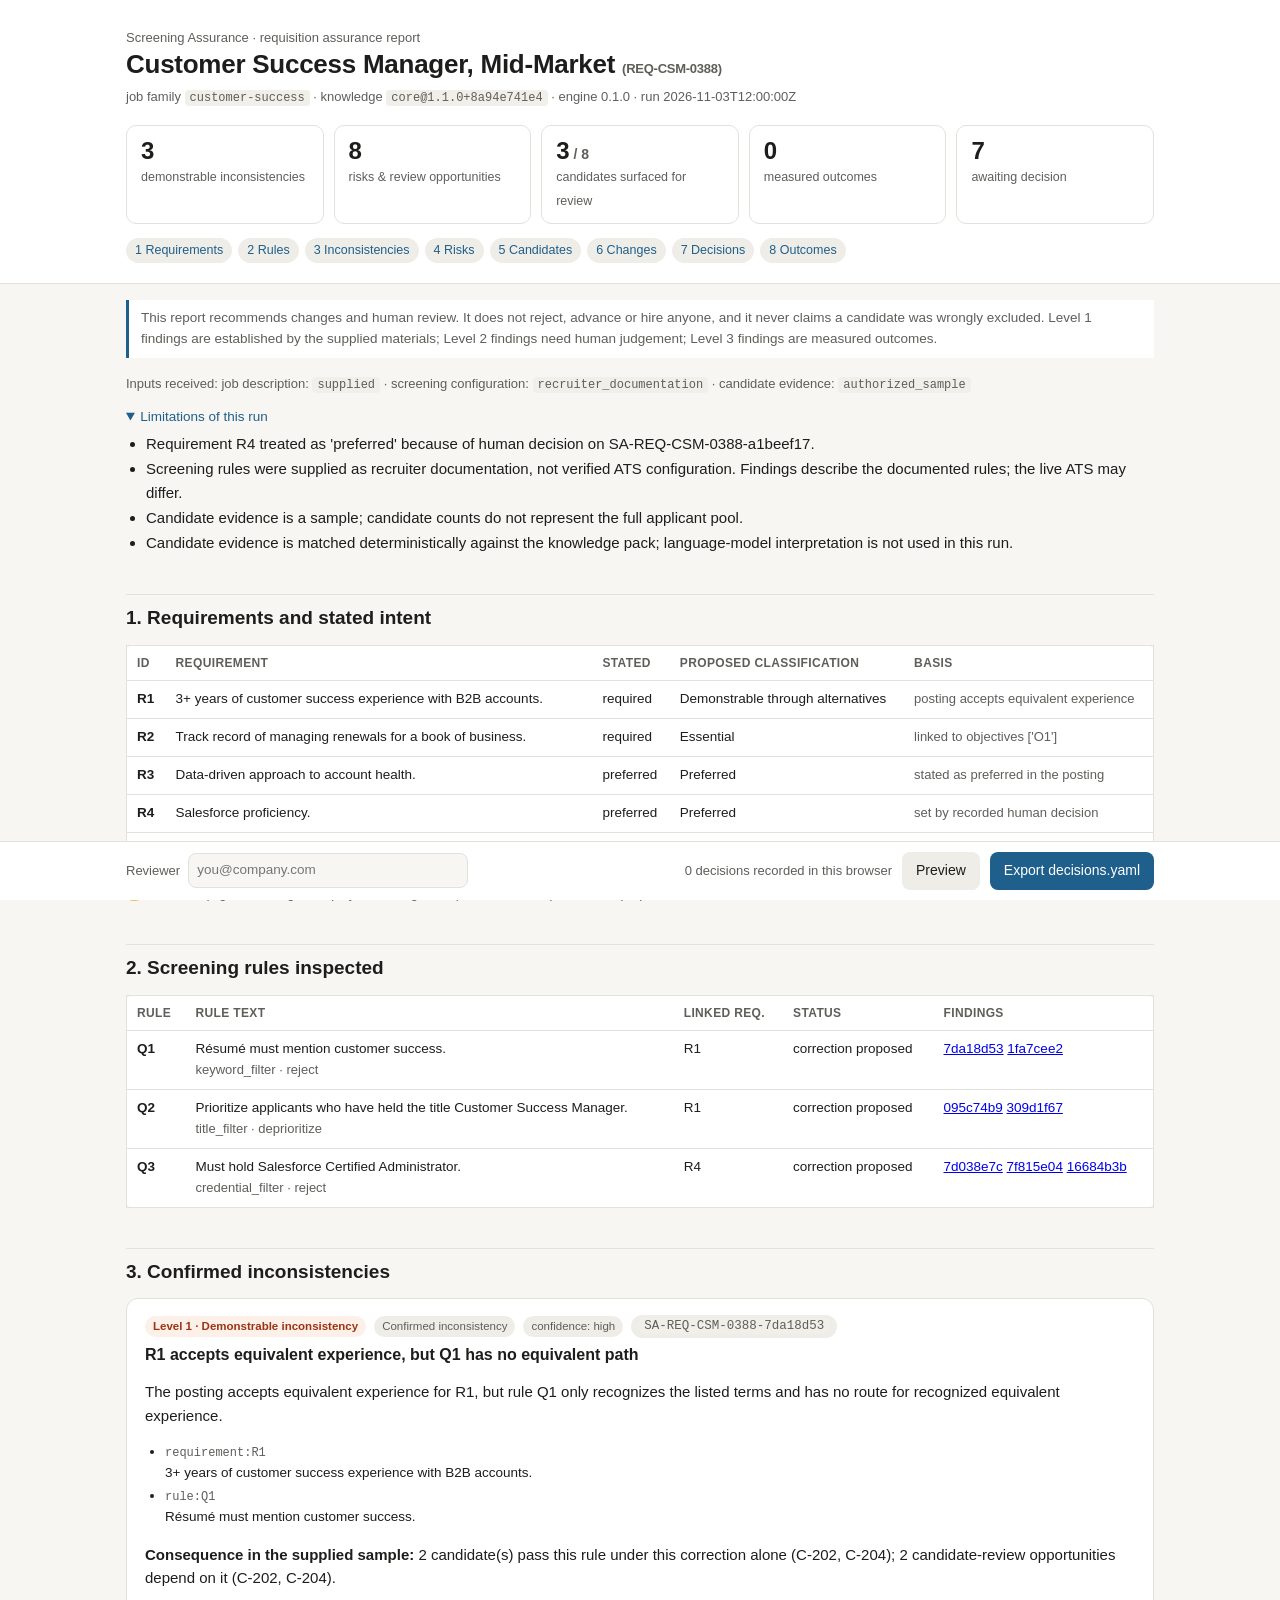
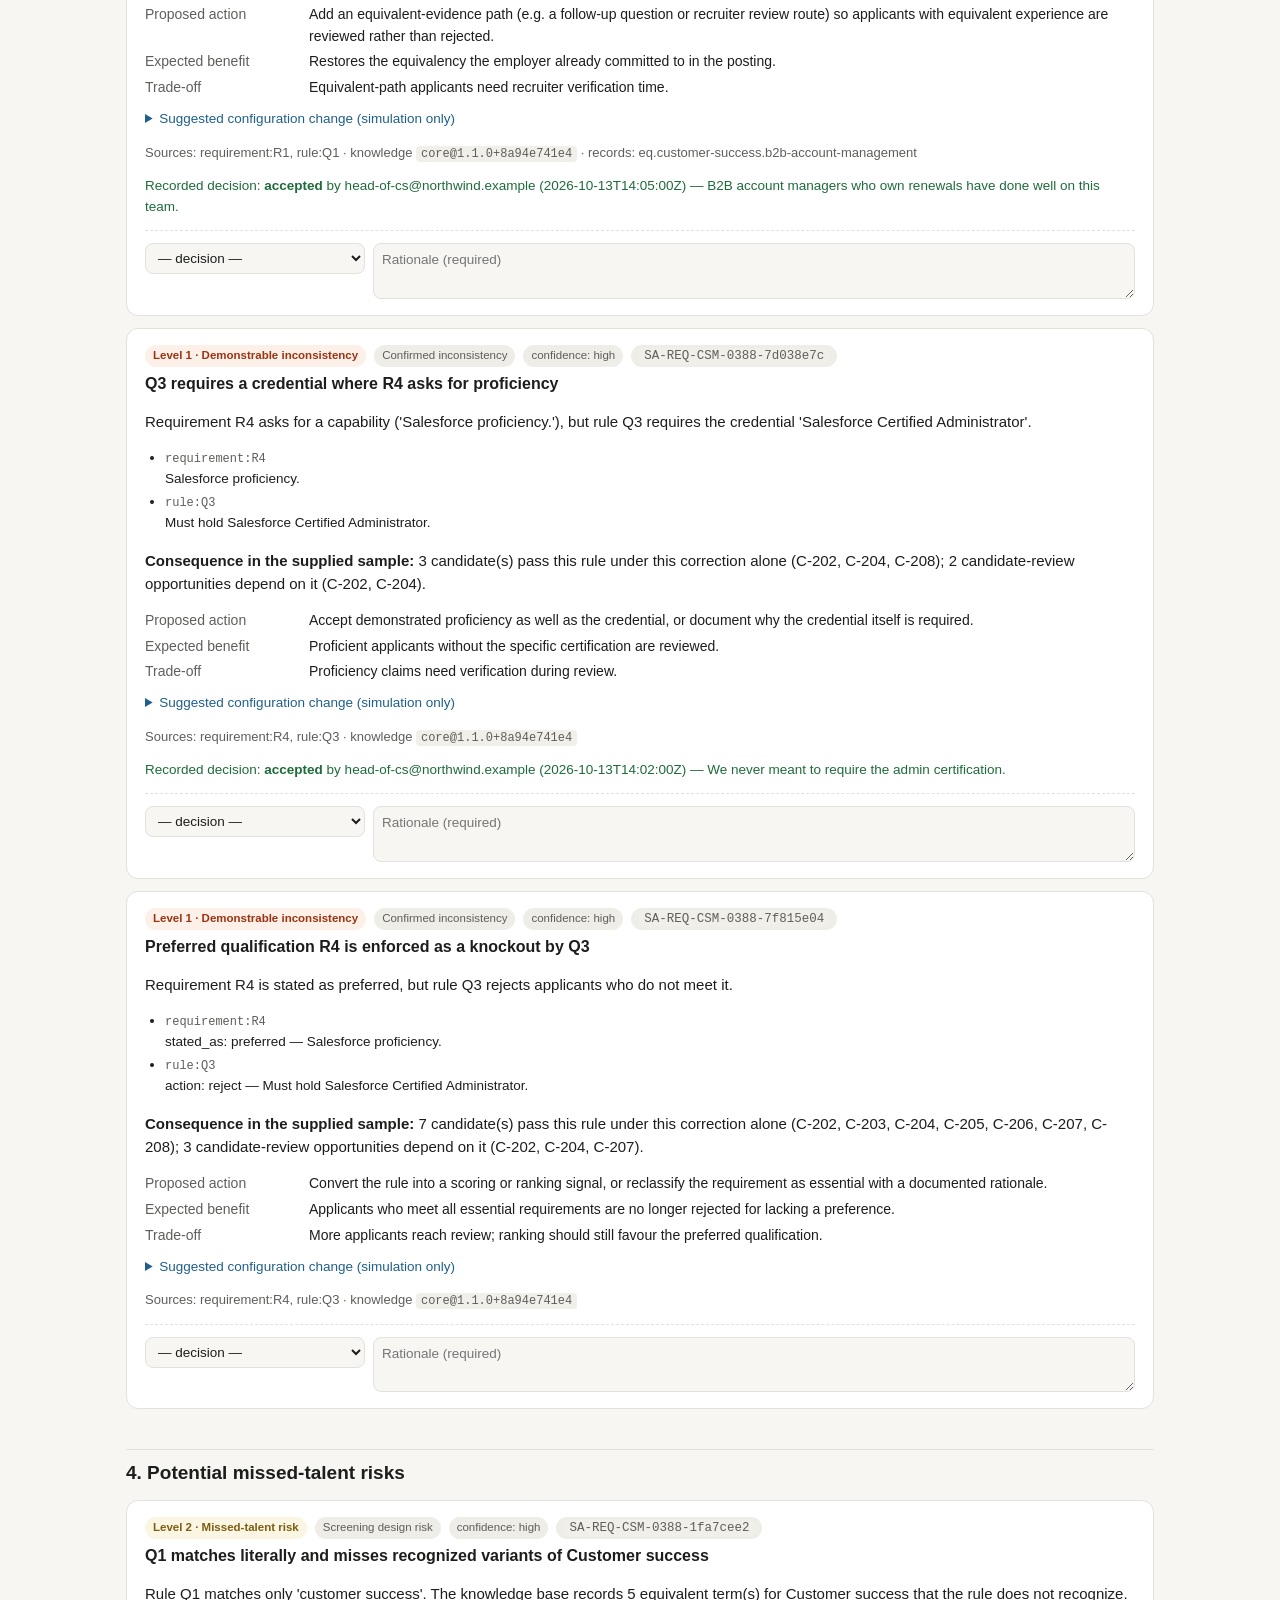
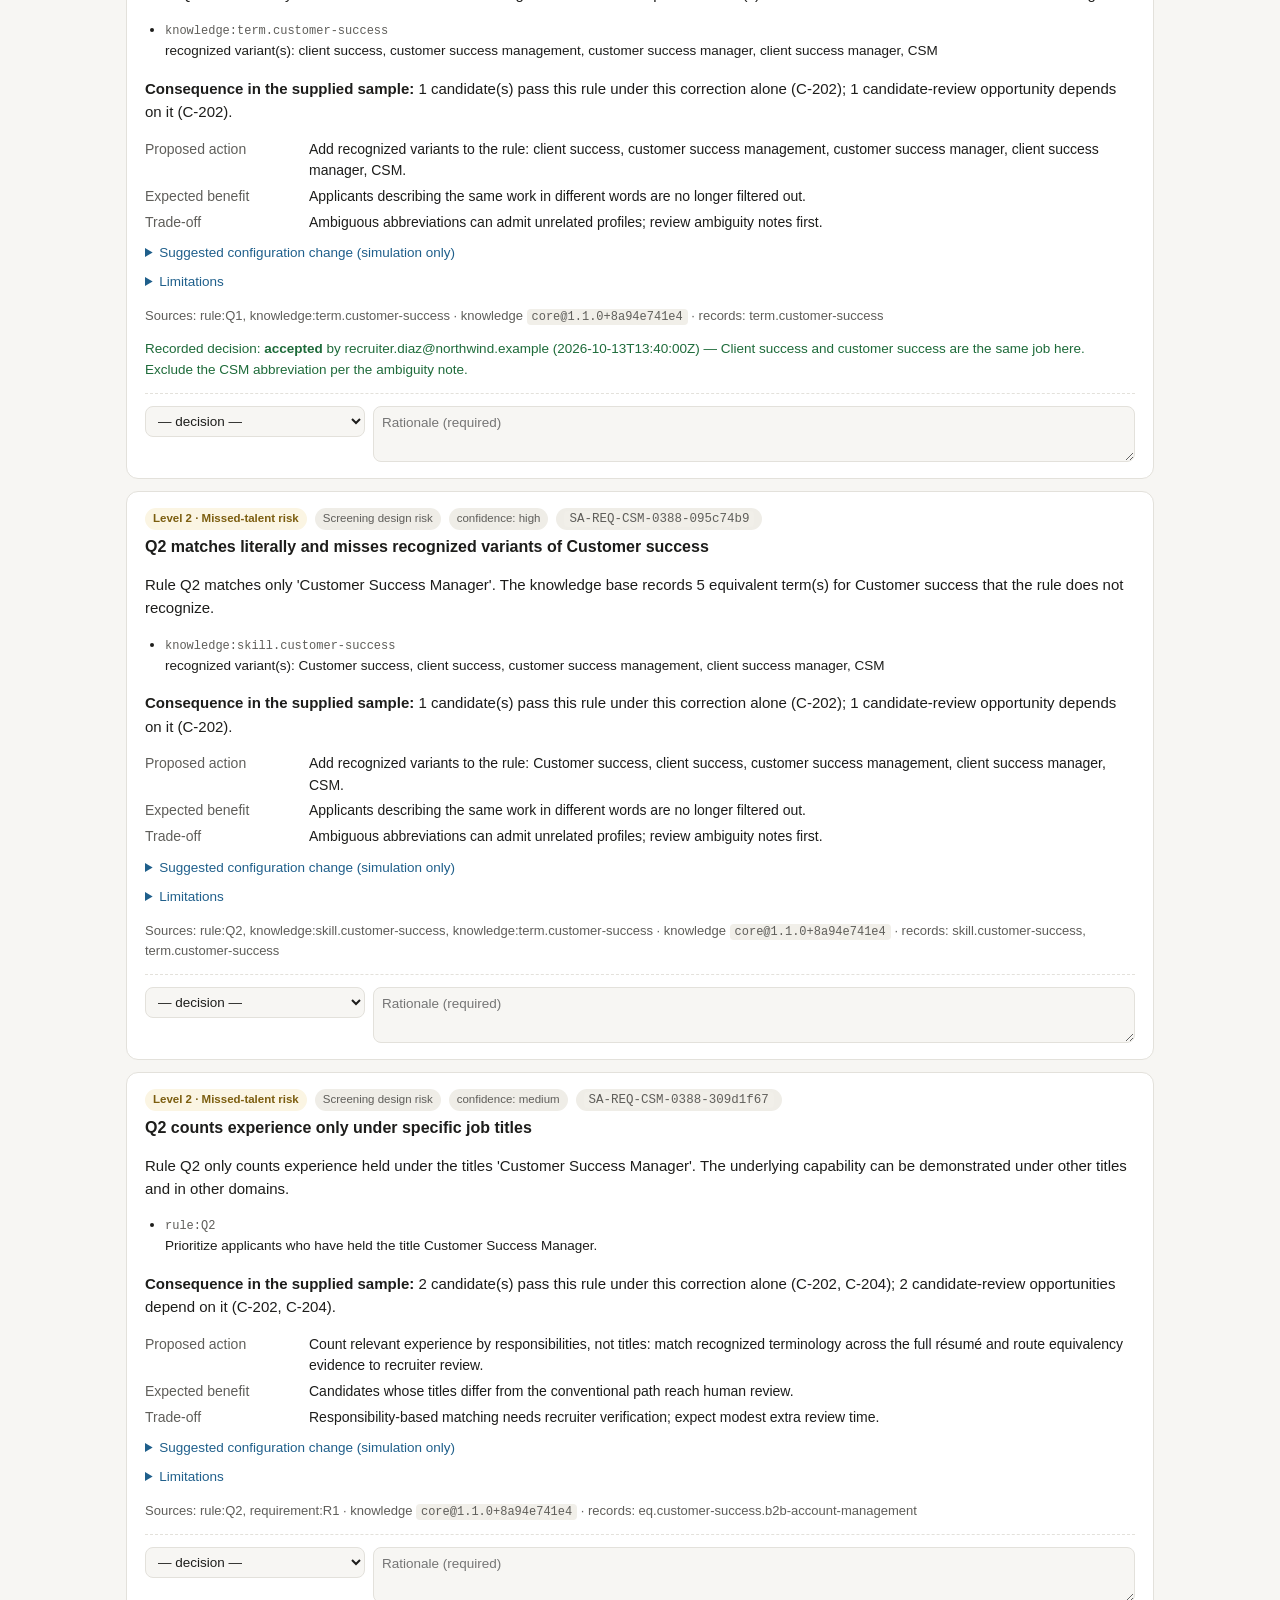
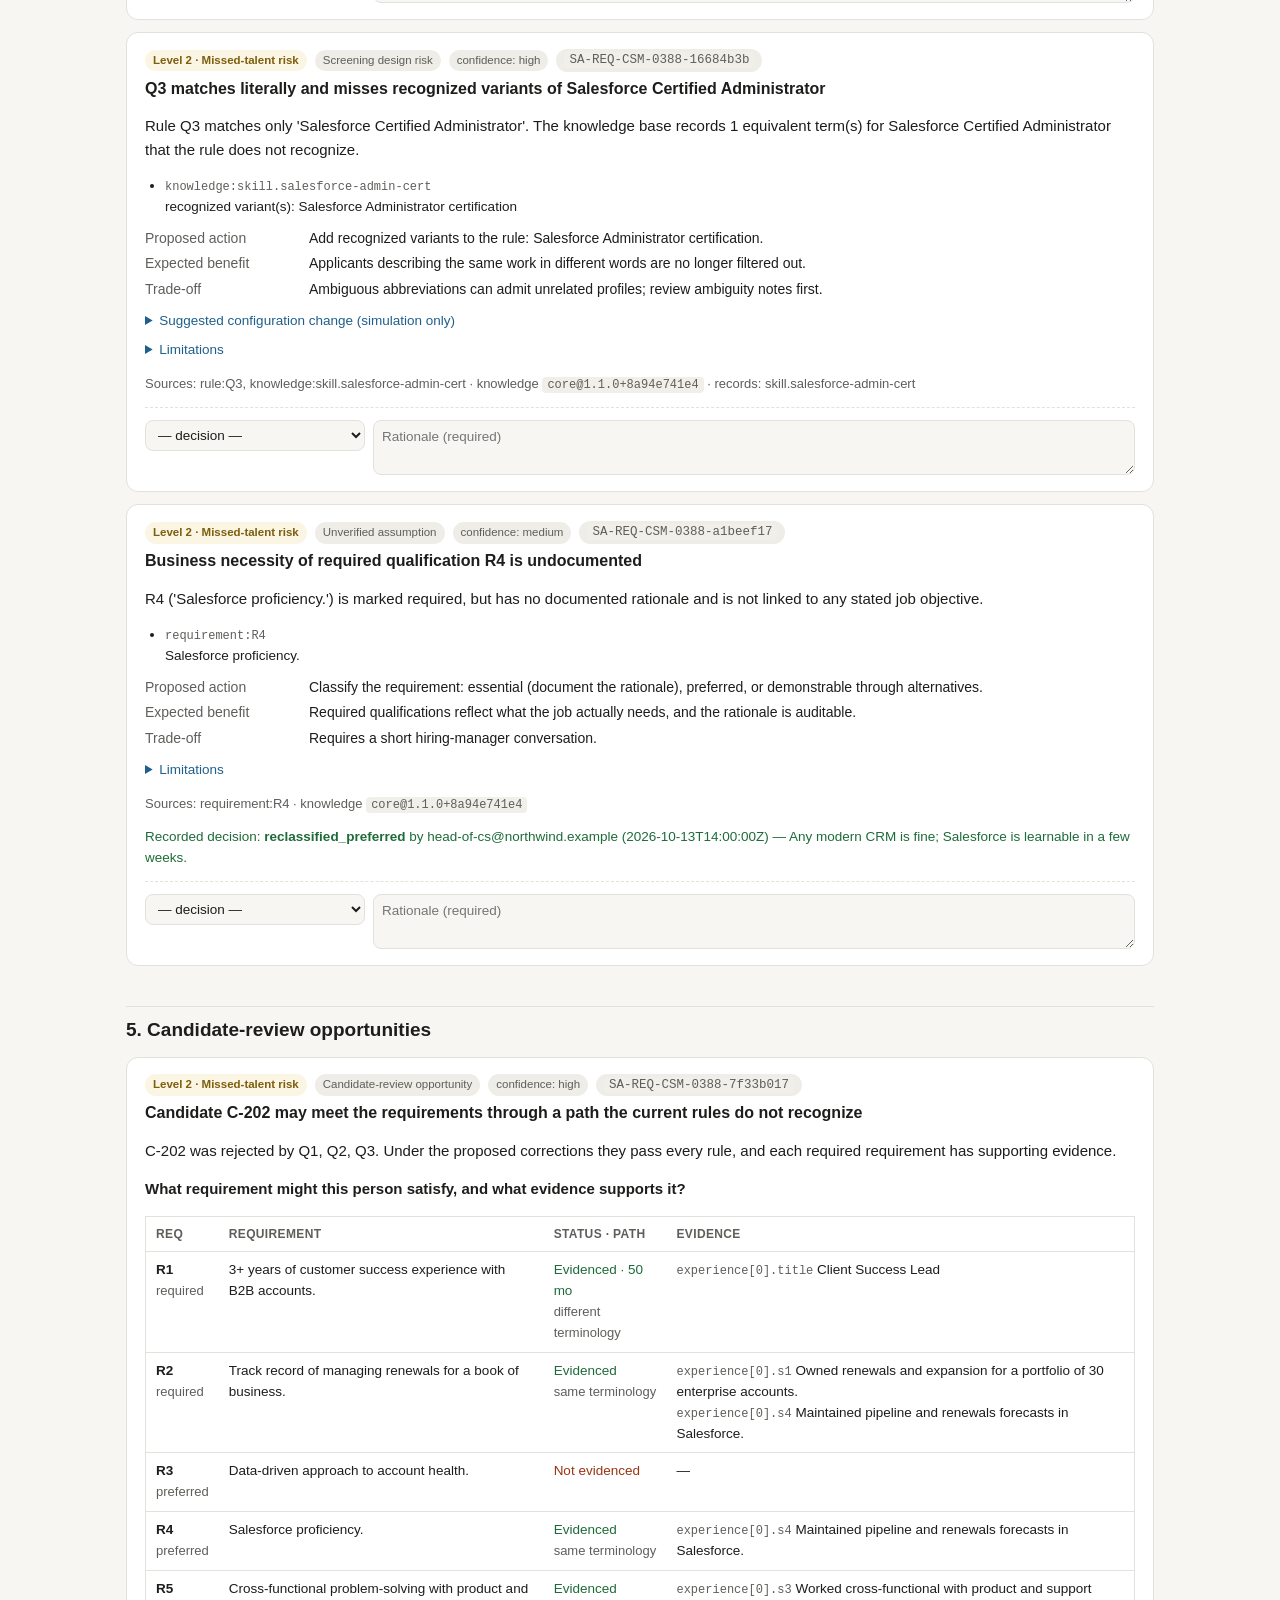
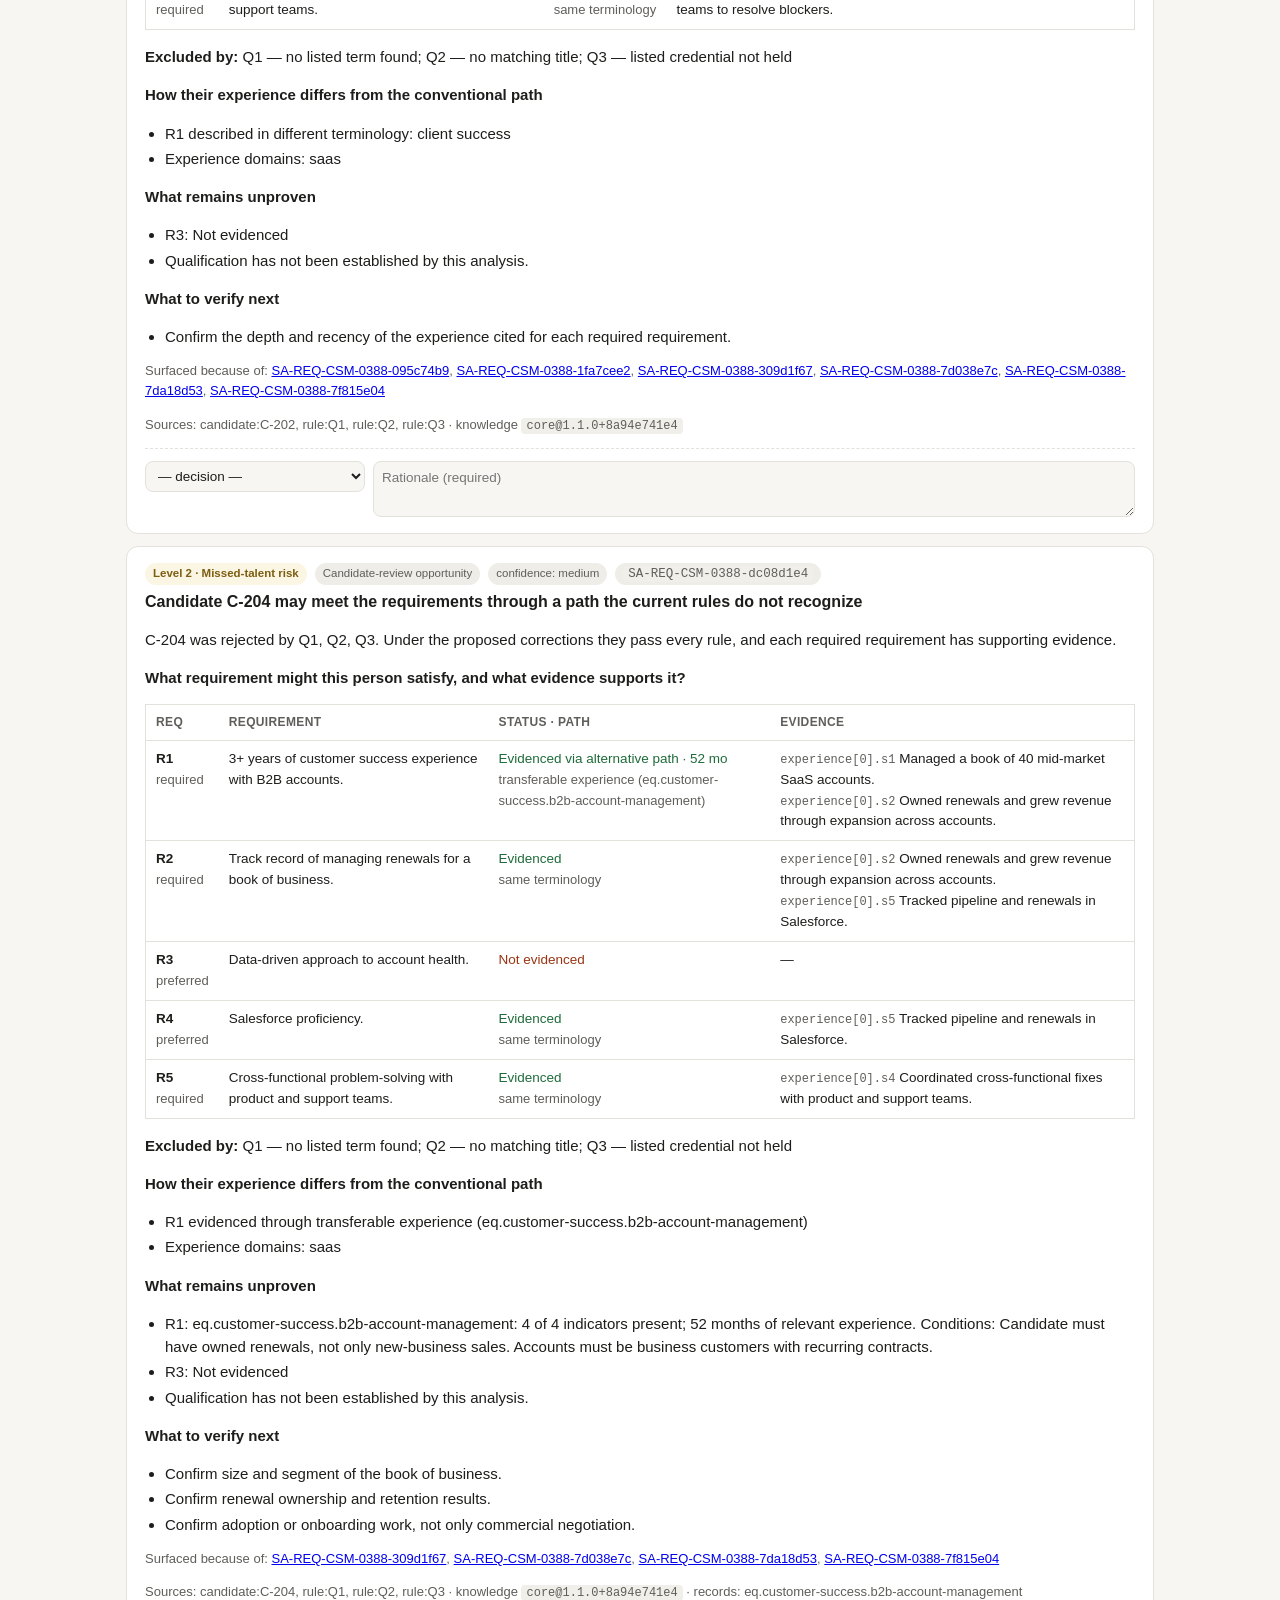
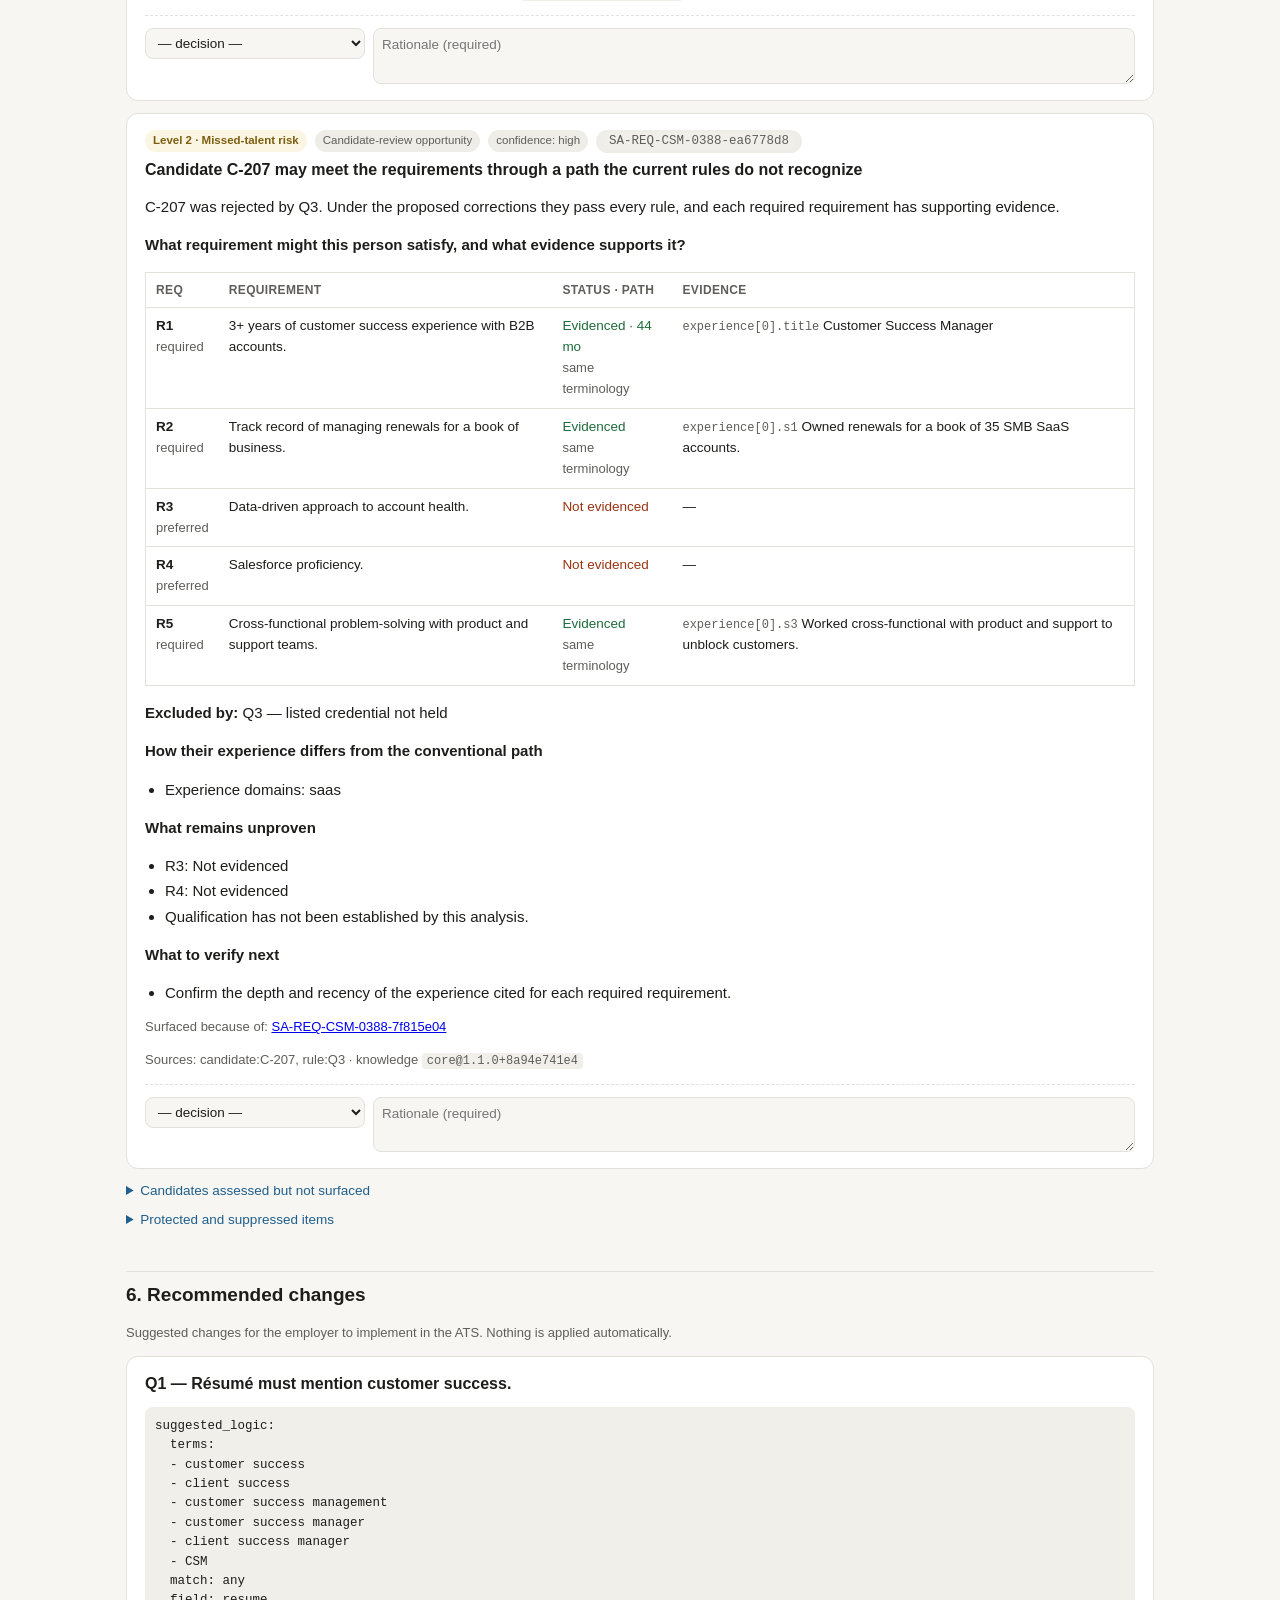
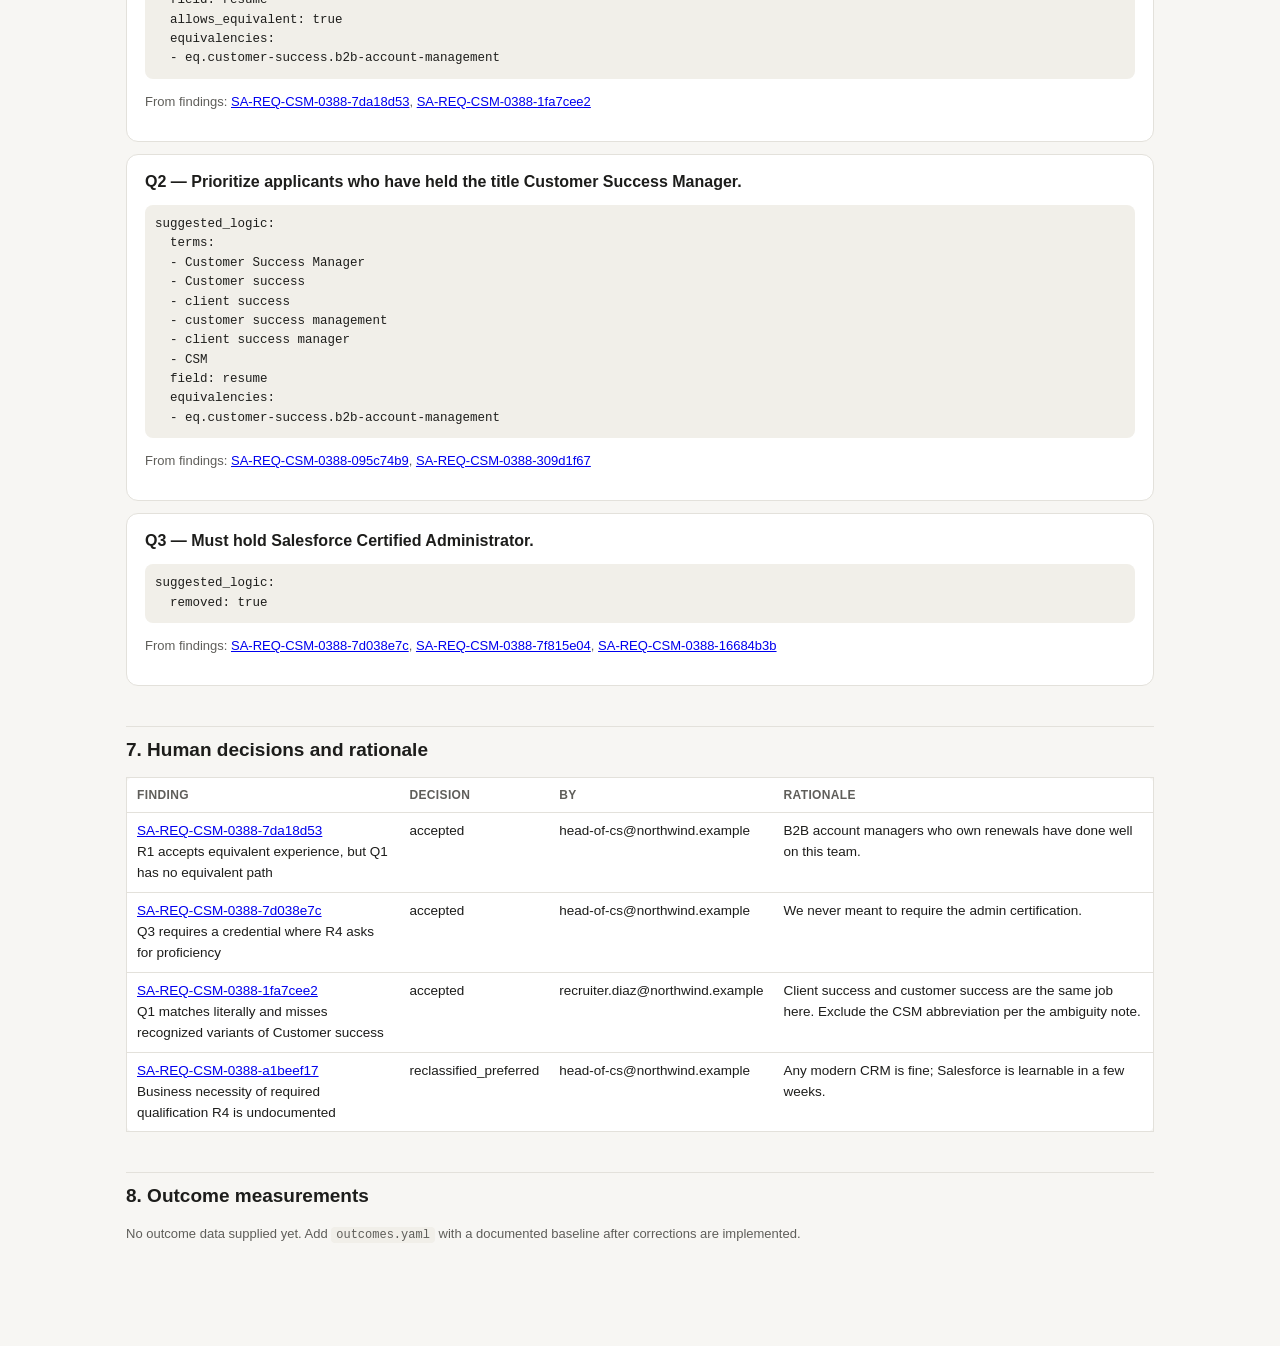
==== samples/REQ-CSM-0388/report.html @ 1b57e1a0 "Screening Assurance MVP: knowledge contracts, diagnostic engine, eval harness, review reports First " ====
<!doctype html>
<html lang="en"><head><meta charset="utf-8"><meta name="viewport" content="width=device-width,initial-scale=1">
<title>Assurance · REQ-CSM-0388</title><style>
:root{--bg:#f7f6f3;--surface:#ffffff;--ink:#1d1d1b;--muted:#5f5e5a;--line:#e3e1db;--accent:#1f5f8b;
--l1:#9a3412;--l1bg:#fdf0e8;--l2:#7c5e10;--l2bg:#fbf5e3;--l3:#1e6b3a;--l3bg:#e9f5ee;--ok:#1e6b3a;--warn:#9a3412;
--chip:#efede7;--code:#f1efe9}
@media (prefers-color-scheme:dark){:root:not([data-theme=light]){--bg:#151514;--surface:#1e1e1c;--ink:#ecebe6;--muted:#a3a19a;
--line:#34332f;--accent:#7cb4dd;--l1:#f0a27a;--l1bg:#3a2419;--l2:#e2c473;--l2bg:#352d17;--l3:#8fd1a6;--l3bg:#1b3125;
--ok:#8fd1a6;--warn:#f0a27a;--chip:#2a2926;--code:#262522}}
*{box-sizing:border-box}
body{margin:0;background:var(--bg);color:var(--ink);font:15px/1.55 -apple-system,BlinkMacSystemFont,"Segoe UI",Inter,Roboto,Helvetica,Arial,sans-serif}
header.top{background:var(--surface);border-bottom:1px solid var(--line);padding:28px 16px 20px}
.wrap{max-width:1060px;margin:0 auto;padding:0 16px}
h1{font-size:26px;line-height:1.25;margin:0 0 6px;letter-spacing:-.01em}
h2{font-size:19px;margin:40px 0 12px;padding-top:8px;border-top:1px solid var(--line)}
h3{font-size:16px;margin:0 0 6px;line-height:1.35}
.meta{color:var(--muted);font-size:13px}
.meta code{font-size:12px}
code{background:var(--code);padding:1px 5px;border-radius:4px;font:12.5px/1.4 ui-monospace,SFMono-Regular,Menlo,monospace}
.note{border-left:3px solid var(--accent);padding:8px 12px;background:var(--surface);color:var(--muted);font-size:13.5px;margin:16px 0}
.stats{display:grid;grid-template-columns:repeat(auto-fit,minmax(150px,1fr));gap:10px;margin:18px 0 6px}
.stat{background:var(--surface);border:1px solid var(--line);border-radius:10px;padding:12px 14px}
.stat b{display:block;font-size:24px;line-height:1.1}
.stat span{color:var(--muted);font-size:12.5px}
nav.toc{display:flex;flex-wrap:wrap;gap:6px;margin:14px 0 0}
nav.toc a{font-size:12.5px;color:var(--accent);text-decoration:none;background:var(--chip);padding:3px 9px;border-radius:999px}
.tbl{width:100%;overflow-x:auto}
table{border-collapse:collapse;width:100%;font-size:13.5px;background:var(--surface);border:1px solid var(--line);border-radius:8px}
th,td{text-align:left;vertical-align:top;padding:8px 10px;border-bottom:1px solid var(--line)}
th{font-weight:600;color:var(--muted);font-size:12px;text-transform:uppercase;letter-spacing:.03em}
tr:last-child td{border-bottom:0}
.card{background:var(--surface);border:1px solid var(--line);border-radius:12px;padding:16px 18px;margin:12px 0}
.card .head{display:flex;gap:8px;align-items:center;flex-wrap:wrap;margin-bottom:6px}
.badge{font-size:11.5px;font-weight:600;padding:2px 8px;border-radius:999px;white-space:nowrap}
.b1{color:var(--l1);background:var(--l1bg)}.b2{color:var(--l2);background:var(--l2bg)}.b3{color:var(--l3);background:var(--l3bg)}
.chip{font-size:11.5px;color:var(--muted);background:var(--chip);padding:2px 8px;border-radius:999px}
.kv{display:grid;grid-template-columns:150px 1fr;gap:4px 14px;font-size:14px;margin:10px 0}
.kv dt{color:var(--muted)}.kv dd{margin:0}
ul{margin:4px 0 8px;padding-left:20px}
li{margin:2px 0}
.ev{font-size:13.5px}
.ev .src{color:var(--muted);font:12px ui-monospace,SFMono-Regular,Menlo,monospace}
details{margin-top:8px}
summary{cursor:pointer;color:var(--accent);font-size:13.5px}
.decision{margin-top:12px;padding-top:12px;border-top:1px dashed var(--line);display:grid;grid-template-columns:220px 1fr;gap:8px;align-items:start}
.decision select,.decision textarea,.who input{font:inherit;font-size:13.5px;color:var(--ink);background:var(--bg);border:1px solid var(--line);border-radius:8px;padding:6px 8px;width:100%}
.decision textarea{min-height:38px;resize:vertical}
.decided{font-size:13.5px;color:var(--ok)}
.st-evidenced,.st-alternative_path{color:var(--ok)}.st-not_evidenced,.st-protected_missing,.st-insufficient{color:var(--warn)}
.st-pending_clarification{color:var(--muted)}
.bar{position:sticky;bottom:0;background:var(--surface);border-top:1px solid var(--line);padding:10px 0;margin-top:40px}
.bar .wrap{display:flex;gap:10px;align-items:center;flex-wrap:wrap}
.who{display:flex;gap:8px;align-items:center;flex:1;min-width:240px}
.who input{max-width:280px}
button{font:inherit;font-size:14px;border:0;border-radius:8px;padding:8px 14px;background:var(--accent);color:#fff;cursor:pointer}
button.ghost{background:var(--chip);color:var(--ink)}
#count{color:var(--muted);font-size:13px}
pre{background:var(--code);padding:10px;border-radius:8px;overflow:auto;font-size:12.5px}
@media (max-width:640px){.bar{position:static}.kv{grid-template-columns:1fr}.decision{grid-template-columns:1fr}h1{font-size:22px}}
</style></head>
<body data-req="REQ-CSM-0388">
<header class="top"><div class="wrap">
<div class="meta">Screening Assurance · requisition assurance report</div>
<h1>Customer Success Manager, Mid-Market <span class="meta">(REQ-CSM-0388)</span></h1>
<div class="meta">job family <code>customer-success</code> · knowledge <code>core@1.1.0+8a94e741e4</code> · engine 0.1.0 · run 2026-11-03T12:00:00Z</div>
<div class="stats">
<div class="stat"><b>3</b><span>demonstrable inconsistencies</span></div>
<div class="stat"><b>8</b><span>risks &amp; review opportunities</span></div>
<div class="stat"><b>3<span style="font-size:14px"> / 8</span></b><span>candidates surfaced for review</span></div>
<div class="stat"><b>0</b><span>measured outcomes</span></div>
<div class="stat"><b>7</b><span>awaiting decision</span></div>
</div>
<nav class="toc"><a href="#s1">1 Requirements</a><a href="#s2">2 Rules</a><a href="#s3">3 Inconsistencies</a><a href="#s4">4 Risks</a><a href="#s5">5 Candidates</a><a href="#s6">6 Changes</a><a href="#s7">7 Decisions</a><a href="#s8">8 Outcomes</a></nav>
</div></header>
<main class="wrap">
<div class="note">This report recommends changes and human review. It does not reject, advance or hire anyone, and it never claims a candidate was wrongly excluded. Level 1 findings are established by the supplied materials; Level 2 findings need human judgement; Level 3 findings are measured outcomes.</div>
<p class="meta">Inputs received: job description: <code>supplied</code> · screening configuration: <code>recruiter_documentation</code> · candidate evidence: <code>authorized_sample</code></p>
<details open><summary>Limitations of this run</summary><ul><li>Requirement R4 treated as &#x27;preferred&#x27; because of human decision on SA-REQ-CSM-0388-a1beef17.</li><li>Screening rules were supplied as recruiter documentation, not verified ATS configuration. Findings describe the documented rules; the live ATS may differ.</li><li>Candidate evidence is a sample; candidate counts do not represent the full applicant pool.</li><li>Candidate evidence is matched deterministically against the knowledge pack; language-model interpretation is not used in this run.</li></ul></details>
<h2 id="s1">1. Requirements and stated intent</h2>
<div class="tbl"><table><thead><tr><th>ID</th><th>Requirement</th><th>Stated</th><th>Proposed classification</th><th>Basis</th></tr></thead><tbody><tr><td><b>R1</b></td><td>3+ years of customer success experience with B2B accounts.</td><td>required</td><td>Demonstrable through alternatives</td><td class="meta">posting accepts equivalent experience</td></tr><tr><td><b>R2</b></td><td>Track record of managing renewals for a book of business.</td><td>required</td><td>Essential</td><td class="meta">linked to objectives [&#x27;O1&#x27;]</td></tr><tr><td><b>R3</b></td><td>Data-driven approach to account health.</td><td>preferred</td><td>Preferred</td><td class="meta">stated as preferred in the posting</td></tr><tr><td><b>R4</b></td><td>Salesforce proficiency.</td><td>preferred</td><td>Preferred</td><td class="meta">set by recorded human decision</td></tr><tr><td><b>R5</b></td><td>Cross-functional problem-solving with product and support teams.</td><td>required</td><td>Demonstrable through alternatives</td><td class="meta">posting accepts equivalent experience</td></tr></tbody></table></div>
<p class="meta">🔒 Protected (legal, licensing or employer non-negotiable): no alternative path is ever proposed.</p>
<h2 id="s2">2. Screening rules inspected</h2>
<div class="tbl"><table><thead><tr><th>Rule</th><th>Rule text</th><th>Linked req.</th><th>Status</th><th>Findings</th></tr></thead><tbody><tr><td><b>Q1</b></td><td>Résumé must mention customer success.<br><span class="meta">keyword_filter · reject</span></td><td>R1</td><td>correction proposed</td><td><a href=#SA-REQ-CSM-0388-7da18d53>7da18d53</a> <a href=#SA-REQ-CSM-0388-1fa7cee2>1fa7cee2</a> </td></tr><tr><td><b>Q2</b></td><td>Prioritize applicants who have held the title Customer Success Manager.<br><span class="meta">title_filter · deprioritize</span></td><td>R1</td><td>correction proposed</td><td><a href=#SA-REQ-CSM-0388-095c74b9>095c74b9</a> <a href=#SA-REQ-CSM-0388-309d1f67>309d1f67</a> </td></tr><tr><td><b>Q3</b></td><td>Must hold Salesforce Certified Administrator.<br><span class="meta">credential_filter · reject</span></td><td>R4</td><td>correction proposed</td><td><a href=#SA-REQ-CSM-0388-7d038e7c>7d038e7c</a> <a href=#SA-REQ-CSM-0388-7f815e04>7f815e04</a> <a href=#SA-REQ-CSM-0388-16684b3b>16684b3b</a> </td></tr></tbody></table></div>
<h2 id="s3">3. Confirmed inconsistencies</h2><article class="card" id="SA-REQ-CSM-0388-7da18d53"><div class="head"><span class="badge b1">Level 1 · Demonstrable inconsistency</span><span class="chip">Confirmed inconsistency</span><span class="chip">confidence: high</span><span class="chip"><code>SA-REQ-CSM-0388-7da18d53</code></span></div><h3>R1 accepts equivalent experience, but Q1 has no equivalent path</h3><p>The posting accepts equivalent experience for R1, but rule Q1 only recognizes the listed terms and has no route for recognized equivalent experience.</p><ul><li class="ev"><span class="src">requirement:R1</span><br>3+ years of customer success experience with B2B accounts.</li><li class="ev"><span class="src">rule:Q1</span><br>Résumé must mention customer success.</li></ul><p><b>Consequence in the supplied sample:</b> 2 candidate(s) pass this rule under this correction alone (C-202, C-204); 2 candidate-review opportunities depend on it (C-202, C-204).</p><dl class="kv"><dt>Proposed action</dt><dd>Add an equivalent-evidence path (e.g. a follow-up question or recruiter review route) so applicants with equivalent experience are reviewed rather than rejected.</dd><dt>Expected benefit</dt><dd>Restores the equivalency the employer already committed to in the posting.</dd><dt>Trade-off</dt><dd>Equivalent-path applicants need recruiter verification time.</dd></dl><details><summary>Suggested configuration change (simulation only)</summary><pre>allows_equivalent: true
equivalencies:
- eq.customer-success.b2b-account-management
</pre></details><p class="meta">Sources: requirement:R1, rule:Q1 · knowledge <code>core@1.1.0+8a94e741e4</code> · records: eq.customer-success.b2b-account-management</p><div class="decided">Recorded decision: <b>accepted</b> by head-of-cs@northwind.example (2026-10-13T14:05:00Z) — B2B account managers who own renewals have done well on this team.</div><div class="decision" data-fid="SA-REQ-CSM-0388-7da18d53"><select aria-label="Decision"><option value="">— decision —</option><option value="accepted">Accept</option><option value="rejected">Reject</option><option value="deferred">Defer</option><option value="requested_evidence">Request evidence</option><option value="confirmed_necessary">Confirm requirement is necessary</option><option value="reclassified_preferred">Reclassify as preferred</option><option value="approved_candidate_review">Approve candidate review</option></select><textarea placeholder="Rationale (required)" aria-label="Rationale"></textarea></div></article><article class="card" id="SA-REQ-CSM-0388-7d038e7c"><div class="head"><span class="badge b1">Level 1 · Demonstrable inconsistency</span><span class="chip">Confirmed inconsistency</span><span class="chip">confidence: high</span><span class="chip"><code>SA-REQ-CSM-0388-7d038e7c</code></span></div><h3>Q3 requires a credential where R4 asks for proficiency</h3><p>Requirement R4 asks for a capability (&#x27;Salesforce proficiency.&#x27;), but rule Q3 requires the credential &#x27;Salesforce Certified Administrator&#x27;.</p><ul><li class="ev"><span class="src">requirement:R4</span><br>Salesforce proficiency.</li><li class="ev"><span class="src">rule:Q3</span><br>Must hold Salesforce Certified Administrator.</li></ul><p><b>Consequence in the supplied sample:</b> 3 candidate(s) pass this rule under this correction alone (C-202, C-204, C-208); 2 candidate-review opportunities depend on it (C-202, C-204).</p><dl class="kv"><dt>Proposed action</dt><dd>Accept demonstrated proficiency as well as the credential, or document why the credential itself is required.</dd><dt>Expected benefit</dt><dd>Proficient applicants without the specific certification are reviewed.</dd><dt>Trade-off</dt><dd>Proficiency claims need verification during review.</dd></dl><details><summary>Suggested configuration change (simulation only)</summary><pre>evidence_concepts:
- skill.salesforce
</pre></details><p class="meta">Sources: requirement:R4, rule:Q3 · knowledge <code>core@1.1.0+8a94e741e4</code></p><div class="decided">Recorded decision: <b>accepted</b> by head-of-cs@northwind.example (2026-10-13T14:02:00Z) — We never meant to require the admin certification.</div><div class="decision" data-fid="SA-REQ-CSM-0388-7d038e7c"><select aria-label="Decision"><option value="">— decision —</option><option value="accepted">Accept</option><option value="rejected">Reject</option><option value="deferred">Defer</option><option value="requested_evidence">Request evidence</option><option value="confirmed_necessary">Confirm requirement is necessary</option><option value="reclassified_preferred">Reclassify as preferred</option><option value="approved_candidate_review">Approve candidate review</option></select><textarea placeholder="Rationale (required)" aria-label="Rationale"></textarea></div></article><article class="card" id="SA-REQ-CSM-0388-7f815e04"><div class="head"><span class="badge b1">Level 1 · Demonstrable inconsistency</span><span class="chip">Confirmed inconsistency</span><span class="chip">confidence: high</span><span class="chip"><code>SA-REQ-CSM-0388-7f815e04</code></span></div><h3>Preferred qualification R4 is enforced as a knockout by Q3</h3><p>Requirement R4 is stated as preferred, but rule Q3 rejects applicants who do not meet it.</p><ul><li class="ev"><span class="src">requirement:R4</span><br>stated_as: preferred — Salesforce proficiency.</li><li class="ev"><span class="src">rule:Q3</span><br>action: reject — Must hold Salesforce Certified Administrator.</li></ul><p><b>Consequence in the supplied sample:</b> 7 candidate(s) pass this rule under this correction alone (C-202, C-203, C-204, C-205, C-206, C-207, C-208); 3 candidate-review opportunities depend on it (C-202, C-204, C-207).</p><dl class="kv"><dt>Proposed action</dt><dd>Convert the rule into a scoring or ranking signal, or reclassify the requirement as essential with a documented rationale.</dd><dt>Expected benefit</dt><dd>Applicants who meet all essential requirements are no longer rejected for lacking a preference.</dd><dt>Trade-off</dt><dd>More applicants reach review; ranking should still favour the preferred qualification.</dd></dl><details><summary>Suggested configuration change (simulation only)</summary><pre>removed: true
</pre></details><p class="meta">Sources: requirement:R4, rule:Q3 · knowledge <code>core@1.1.0+8a94e741e4</code></p><div class="decision" data-fid="SA-REQ-CSM-0388-7f815e04"><select aria-label="Decision"><option value="">— decision —</option><option value="accepted">Accept</option><option value="rejected">Reject</option><option value="deferred">Defer</option><option value="requested_evidence">Request evidence</option><option value="confirmed_necessary">Confirm requirement is necessary</option><option value="reclassified_preferred">Reclassify as preferred</option><option value="approved_candidate_review">Approve candidate review</option></select><textarea placeholder="Rationale (required)" aria-label="Rationale"></textarea></div></article>
<h2 id="s4">4. Potential missed-talent risks</h2><article class="card" id="SA-REQ-CSM-0388-1fa7cee2"><div class="head"><span class="badge b2">Level 2 · Missed-talent risk</span><span class="chip">Screening design risk</span><span class="chip">confidence: high</span><span class="chip"><code>SA-REQ-CSM-0388-1fa7cee2</code></span></div><h3>Q1 matches literally and misses recognized variants of Customer success</h3><p>Rule Q1 matches only &#x27;customer success&#x27;. The knowledge base records 5 equivalent term(s) for Customer success that the rule does not recognize.</p><ul><li class="ev"><span class="src">knowledge:term.customer-success</span><br>recognized variant(s): client success, customer success management, customer success manager, client success manager, CSM</li></ul><p><b>Consequence in the supplied sample:</b> 1 candidate(s) pass this rule under this correction alone (C-202); 1 candidate-review opportunity depends on it (C-202).</p><dl class="kv"><dt>Proposed action</dt><dd>Add recognized variants to the rule: client success, customer success management, customer success manager, client success manager, CSM.</dd><dt>Expected benefit</dt><dd>Applicants describing the same work in different words are no longer filtered out.</dd><dt>Trade-off</dt><dd>Ambiguous abbreviations can admit unrelated profiles; review ambiguity notes first.</dd></dl><details><summary>Suggested configuration change (simulation only)</summary><pre>add_terms:
- client success
- customer success management
- customer success manager
- client success manager
- CSM
</pre></details><details><summary>Limitations</summary><ul><li>Synonyms improve recognition; they do not establish competence.</li><li>&#x27;CSM&#x27;: Also &#x27;Certified ScrumMaster&#x27;. Only treated as customer success inside customer-success contexts.</li><li>The presence of a related term does not prove ownership of renewals or account outcomes.</li></ul></details><p class="meta">Sources: rule:Q1, knowledge:term.customer-success · knowledge <code>core@1.1.0+8a94e741e4</code> · records: term.customer-success</p><div class="decided">Recorded decision: <b>accepted</b> by recruiter.diaz@northwind.example (2026-10-13T13:40:00Z) — Client success and customer success are the same job here. Exclude the CSM abbreviation per the ambiguity note.</div><div class="decision" data-fid="SA-REQ-CSM-0388-1fa7cee2"><select aria-label="Decision"><option value="">— decision —</option><option value="accepted">Accept</option><option value="rejected">Reject</option><option value="deferred">Defer</option><option value="requested_evidence">Request evidence</option><option value="confirmed_necessary">Confirm requirement is necessary</option><option value="reclassified_preferred">Reclassify as preferred</option><option value="approved_candidate_review">Approve candidate review</option></select><textarea placeholder="Rationale (required)" aria-label="Rationale"></textarea></div></article><article class="card" id="SA-REQ-CSM-0388-095c74b9"><div class="head"><span class="badge b2">Level 2 · Missed-talent risk</span><span class="chip">Screening design risk</span><span class="chip">confidence: high</span><span class="chip"><code>SA-REQ-CSM-0388-095c74b9</code></span></div><h3>Q2 matches literally and misses recognized variants of Customer success</h3><p>Rule Q2 matches only &#x27;Customer Success Manager&#x27;. The knowledge base records 5 equivalent term(s) for Customer success that the rule does not recognize.</p><ul><li class="ev"><span class="src">knowledge:skill.customer-success</span><br>recognized variant(s): Customer success, client success, customer success management, client success manager, CSM</li></ul><p><b>Consequence in the supplied sample:</b> 1 candidate(s) pass this rule under this correction alone (C-202); 1 candidate-review opportunity depends on it (C-202).</p><dl class="kv"><dt>Proposed action</dt><dd>Add recognized variants to the rule: Customer success, client success, customer success management, client success manager, CSM.</dd><dt>Expected benefit</dt><dd>Applicants describing the same work in different words are no longer filtered out.</dd><dt>Trade-off</dt><dd>Ambiguous abbreviations can admit unrelated profiles; review ambiguity notes first.</dd></dl><details><summary>Suggested configuration change (simulation only)</summary><pre>add_terms:
- Customer success
- client success
- customer success management
- client success manager
- CSM
</pre></details><details><summary>Limitations</summary><ul><li>Synonyms improve recognition; they do not establish competence.</li><li>&#x27;CSM&#x27;: Also &#x27;Certified ScrumMaster&#x27;. Only treated as customer success inside customer-success contexts.</li><li>The presence of a related term does not prove ownership of renewals or account outcomes.</li></ul></details><p class="meta">Sources: rule:Q2, knowledge:skill.customer-success, knowledge:term.customer-success · knowledge <code>core@1.1.0+8a94e741e4</code> · records: skill.customer-success, term.customer-success</p><div class="decision" data-fid="SA-REQ-CSM-0388-095c74b9"><select aria-label="Decision"><option value="">— decision —</option><option value="accepted">Accept</option><option value="rejected">Reject</option><option value="deferred">Defer</option><option value="requested_evidence">Request evidence</option><option value="confirmed_necessary">Confirm requirement is necessary</option><option value="reclassified_preferred">Reclassify as preferred</option><option value="approved_candidate_review">Approve candidate review</option></select><textarea placeholder="Rationale (required)" aria-label="Rationale"></textarea></div></article><article class="card" id="SA-REQ-CSM-0388-309d1f67"><div class="head"><span class="badge b2">Level 2 · Missed-talent risk</span><span class="chip">Screening design risk</span><span class="chip">confidence: medium</span><span class="chip"><code>SA-REQ-CSM-0388-309d1f67</code></span></div><h3>Q2 counts experience only under specific job titles</h3><p>Rule Q2 only counts experience held under the titles &#x27;Customer Success Manager&#x27;. The underlying capability can be demonstrated under other titles and in other domains.</p><ul><li class="ev"><span class="src">rule:Q2</span><br>Prioritize applicants who have held the title Customer Success Manager.</li></ul><p><b>Consequence in the supplied sample:</b> 2 candidate(s) pass this rule under this correction alone (C-202, C-204); 2 candidate-review opportunities depend on it (C-202, C-204).</p><dl class="kv"><dt>Proposed action</dt><dd>Count relevant experience by responsibilities, not titles: match recognized terminology across the full résumé and route equivalency evidence to recruiter review.</dd><dt>Expected benefit</dt><dd>Candidates whose titles differ from the conventional path reach human review.</dd><dt>Trade-off</dt><dd>Responsibility-based matching needs recruiter verification; expect modest extra review time.</dd></dl><details><summary>Suggested configuration change (simulation only)</summary><pre>field: resume
add_terms:
- Customer success
- client success
- customer success management
- customer success manager
- client success manager
- CSM
equivalencies:
- eq.customer-success.b2b-account-management
</pre></details><details><summary>Limitations</summary><ul><li>Whether alternative experience is equivalent must be judged by a recruiter or hiring manager.</li><li>Title-based counting may reflect a deliberate employer choice; confirm intent.</li></ul></details><p class="meta">Sources: rule:Q2, requirement:R1 · knowledge <code>core@1.1.0+8a94e741e4</code> · records: eq.customer-success.b2b-account-management</p><div class="decision" data-fid="SA-REQ-CSM-0388-309d1f67"><select aria-label="Decision"><option value="">— decision —</option><option value="accepted">Accept</option><option value="rejected">Reject</option><option value="deferred">Defer</option><option value="requested_evidence">Request evidence</option><option value="confirmed_necessary">Confirm requirement is necessary</option><option value="reclassified_preferred">Reclassify as preferred</option><option value="approved_candidate_review">Approve candidate review</option></select><textarea placeholder="Rationale (required)" aria-label="Rationale"></textarea></div></article><article class="card" id="SA-REQ-CSM-0388-16684b3b"><div class="head"><span class="badge b2">Level 2 · Missed-talent risk</span><span class="chip">Screening design risk</span><span class="chip">confidence: high</span><span class="chip"><code>SA-REQ-CSM-0388-16684b3b</code></span></div><h3>Q3 matches literally and misses recognized variants of Salesforce Certified Administrator</h3><p>Rule Q3 matches only &#x27;Salesforce Certified Administrator&#x27;. The knowledge base records 1 equivalent term(s) for Salesforce Certified Administrator that the rule does not recognize.</p><ul><li class="ev"><span class="src">knowledge:skill.salesforce-admin-cert</span><br>recognized variant(s): Salesforce Administrator certification</li></ul><dl class="kv"><dt>Proposed action</dt><dd>Add recognized variants to the rule: Salesforce Administrator certification.</dd><dt>Expected benefit</dt><dd>Applicants describing the same work in different words are no longer filtered out.</dd><dt>Trade-off</dt><dd>Ambiguous abbreviations can admit unrelated profiles; review ambiguity notes first.</dd></dl><details><summary>Suggested configuration change (simulation only)</summary><pre>add_terms:
- Salesforce Administrator certification
</pre></details><details><summary>Limitations</summary><ul><li>Synonyms improve recognition; they do not establish competence.</li></ul></details><p class="meta">Sources: rule:Q3, knowledge:skill.salesforce-admin-cert · knowledge <code>core@1.1.0+8a94e741e4</code> · records: skill.salesforce-admin-cert</p><div class="decision" data-fid="SA-REQ-CSM-0388-16684b3b"><select aria-label="Decision"><option value="">— decision —</option><option value="accepted">Accept</option><option value="rejected">Reject</option><option value="deferred">Defer</option><option value="requested_evidence">Request evidence</option><option value="confirmed_necessary">Confirm requirement is necessary</option><option value="reclassified_preferred">Reclassify as preferred</option><option value="approved_candidate_review">Approve candidate review</option></select><textarea placeholder="Rationale (required)" aria-label="Rationale"></textarea></div></article><article class="card" id="SA-REQ-CSM-0388-a1beef17"><div class="head"><span class="badge b2">Level 2 · Missed-talent risk</span><span class="chip">Unverified assumption</span><span class="chip">confidence: medium</span><span class="chip"><code>SA-REQ-CSM-0388-a1beef17</code></span></div><h3>Business necessity of required qualification R4 is undocumented</h3><p>R4 (&#x27;Salesforce proficiency.&#x27;) is marked required, but has no documented rationale and is not linked to any stated job objective.</p><ul><li class="ev"><span class="src">requirement:R4</span><br>Salesforce proficiency.</li></ul><dl class="kv"><dt>Proposed action</dt><dd>Classify the requirement: essential (document the rationale), preferred, or demonstrable through alternatives.</dd><dt>Expected benefit</dt><dd>Required qualifications reflect what the job actually needs, and the rationale is auditable.</dd><dt>Trade-off</dt><dd>Requires a short hiring-manager conversation.</dd></dl><details><summary>Limitations</summary><ul><li>The requirement may be genuinely necessary; this finding asks for clarification, not removal.</li></ul></details><p class="meta">Sources: requirement:R4 · knowledge <code>core@1.1.0+8a94e741e4</code></p><div class="decided">Recorded decision: <b>reclassified_preferred</b> by head-of-cs@northwind.example (2026-10-13T14:00:00Z) — Any modern CRM is fine; Salesforce is learnable in a few weeks.</div><div class="decision" data-fid="SA-REQ-CSM-0388-a1beef17"><select aria-label="Decision"><option value="">— decision —</option><option value="accepted">Accept</option><option value="rejected">Reject</option><option value="deferred">Defer</option><option value="requested_evidence">Request evidence</option><option value="confirmed_necessary">Confirm requirement is necessary</option><option value="reclassified_preferred">Reclassify as preferred</option><option value="approved_candidate_review">Approve candidate review</option></select><textarea placeholder="Rationale (required)" aria-label="Rationale"></textarea></div></article>
<h2 id="s5">5. Candidate-review opportunities</h2><article class="card" id="SA-REQ-CSM-0388-7f33b017"><div class="head"><span class="badge b2">Level 2 · Missed-talent risk</span><span class="chip">Candidate-review opportunity</span><span class="chip">confidence: high</span><span class="chip"><code>SA-REQ-CSM-0388-7f33b017</code></span></div><h3>Candidate C-202 may meet the requirements through a path the current rules do not recognize</h3><p>C-202 was rejected by Q1, Q2, Q3. Under the proposed corrections they pass every rule, and each required requirement has supporting evidence.</p><p><b>What requirement might this person satisfy, and what evidence supports it?</b></p><div class="tbl"><table><thead><tr><th>Req</th><th>Requirement</th><th>Status · path</th><th>Evidence</th></tr></thead><tbody><tr><td><b>R1</b><br><span class="meta">required</span></td><td>3+ years of customer success experience with B2B accounts.</td><td class="st-evidenced">Evidenced · 50 mo<br><span class="meta">different terminology</span></td><td><div class="ev"><span class="src">experience[0].title</span> Client Success Lead</div></td></tr><tr><td><b>R2</b><br><span class="meta">required</span></td><td>Track record of managing renewals for a book of business.</td><td class="st-evidenced">Evidenced<br><span class="meta">same terminology</span></td><td><div class="ev"><span class="src">experience[0].s1</span> Owned renewals and expansion for a portfolio of 30 enterprise accounts.</div><div class="ev"><span class="src">experience[0].s4</span> Maintained pipeline and renewals forecasts in Salesforce.</div></td></tr><tr><td><b>R3</b><br><span class="meta">preferred</span></td><td>Data-driven approach to account health.</td><td class="st-not_evidenced">Not evidenced<br><span class="meta"></span></td><td>—</td></tr><tr><td><b>R4</b><br><span class="meta">preferred</span></td><td>Salesforce proficiency.</td><td class="st-evidenced">Evidenced<br><span class="meta">same terminology</span></td><td><div class="ev"><span class="src">experience[0].s4</span> Maintained pipeline and renewals forecasts in Salesforce.</div></td></tr><tr><td><b>R5</b><br><span class="meta">required</span></td><td>Cross-functional problem-solving with product and support teams.</td><td class="st-evidenced">Evidenced<br><span class="meta">same terminology</span></td><td><div class="ev"><span class="src">experience[0].s3</span> Worked cross-functional with product and support teams to resolve blockers.</div></td></tr></tbody></table></div><p><b>Excluded by:</b> Q1 — no listed term found; Q2 — no matching title; Q3 — listed credential not held</p><p><b>How their experience differs from the conventional path</b></p><ul><li>R1 described in different terminology: client success</li><li>Experience domains: saas</li></ul><p><b>What remains unproven</b></p><ul><li>R3: Not evidenced</li><li>Qualification has not been established by this analysis.</li></ul><p><b>What to verify next</b></p><ul><li>Confirm the depth and recency of the experience cited for each required requirement.</li></ul><p class="meta">Surfaced because of: <a href="#SA-REQ-CSM-0388-095c74b9">SA-REQ-CSM-0388-095c74b9</a>, <a href="#SA-REQ-CSM-0388-1fa7cee2">SA-REQ-CSM-0388-1fa7cee2</a>, <a href="#SA-REQ-CSM-0388-309d1f67">SA-REQ-CSM-0388-309d1f67</a>, <a href="#SA-REQ-CSM-0388-7d038e7c">SA-REQ-CSM-0388-7d038e7c</a>, <a href="#SA-REQ-CSM-0388-7da18d53">SA-REQ-CSM-0388-7da18d53</a>, <a href="#SA-REQ-CSM-0388-7f815e04">SA-REQ-CSM-0388-7f815e04</a></p><p class="meta">Sources: candidate:C-202, rule:Q1, rule:Q2, rule:Q3 · knowledge <code>core@1.1.0+8a94e741e4</code></p><div class="decision" data-fid="SA-REQ-CSM-0388-7f33b017"><select aria-label="Decision"><option value="">— decision —</option><option value="accepted">Accept</option><option value="rejected">Reject</option><option value="deferred">Defer</option><option value="requested_evidence">Request evidence</option><option value="confirmed_necessary">Confirm requirement is necessary</option><option value="reclassified_preferred">Reclassify as preferred</option><option value="approved_candidate_review">Approve candidate review</option></select><textarea placeholder="Rationale (required)" aria-label="Rationale"></textarea></div></article><article class="card" id="SA-REQ-CSM-0388-dc08d1e4"><div class="head"><span class="badge b2">Level 2 · Missed-talent risk</span><span class="chip">Candidate-review opportunity</span><span class="chip">confidence: medium</span><span class="chip"><code>SA-REQ-CSM-0388-dc08d1e4</code></span></div><h3>Candidate C-204 may meet the requirements through a path the current rules do not recognize</h3><p>C-204 was rejected by Q1, Q2, Q3. Under the proposed corrections they pass every rule, and each required requirement has supporting evidence.</p><p><b>What requirement might this person satisfy, and what evidence supports it?</b></p><div class="tbl"><table><thead><tr><th>Req</th><th>Requirement</th><th>Status · path</th><th>Evidence</th></tr></thead><tbody><tr><td><b>R1</b><br><span class="meta">required</span></td><td>3+ years of customer success experience with B2B accounts.</td><td class="st-alternative_path">Evidenced via alternative path · 52 mo<br><span class="meta">transferable experience (eq.customer-success.b2b-account-management)</span></td><td><div class="ev"><span class="src">experience[0].s1</span> Managed a book of 40 mid-market SaaS accounts.</div><div class="ev"><span class="src">experience[0].s2</span> Owned renewals and grew revenue through expansion across accounts.</div></td></tr><tr><td><b>R2</b><br><span class="meta">required</span></td><td>Track record of managing renewals for a book of business.</td><td class="st-evidenced">Evidenced<br><span class="meta">same terminology</span></td><td><div class="ev"><span class="src">experience[0].s2</span> Owned renewals and grew revenue through expansion across accounts.</div><div class="ev"><span class="src">experience[0].s5</span> Tracked pipeline and renewals in Salesforce.</div></td></tr><tr><td><b>R3</b><br><span class="meta">preferred</span></td><td>Data-driven approach to account health.</td><td class="st-not_evidenced">Not evidenced<br><span class="meta"></span></td><td>—</td></tr><tr><td><b>R4</b><br><span class="meta">preferred</span></td><td>Salesforce proficiency.</td><td class="st-evidenced">Evidenced<br><span class="meta">same terminology</span></td><td><div class="ev"><span class="src">experience[0].s5</span> Tracked pipeline and renewals in Salesforce.</div></td></tr><tr><td><b>R5</b><br><span class="meta">required</span></td><td>Cross-functional problem-solving with product and support teams.</td><td class="st-evidenced">Evidenced<br><span class="meta">same terminology</span></td><td><div class="ev"><span class="src">experience[0].s4</span> Coordinated cross-functional fixes with product and support teams.</div></td></tr></tbody></table></div><p><b>Excluded by:</b> Q1 — no listed term found; Q2 — no matching title; Q3 — listed credential not held</p><p><b>How their experience differs from the conventional path</b></p><ul><li>R1 evidenced through transferable experience (eq.customer-success.b2b-account-management)</li><li>Experience domains: saas</li></ul><p><b>What remains unproven</b></p><ul><li>R1: eq.customer-success.b2b-account-management: 4 of 4 indicators present; 52 months of relevant experience. Conditions: Candidate must have owned renewals, not only new-business sales. Accounts must be business customers with recurring contracts.</li><li>R3: Not evidenced</li><li>Qualification has not been established by this analysis.</li></ul><p><b>What to verify next</b></p><ul><li>Confirm size and segment of the book of business.</li><li>Confirm renewal ownership and retention results.</li><li>Confirm adoption or onboarding work, not only commercial negotiation.</li></ul><p class="meta">Surfaced because of: <a href="#SA-REQ-CSM-0388-309d1f67">SA-REQ-CSM-0388-309d1f67</a>, <a href="#SA-REQ-CSM-0388-7d038e7c">SA-REQ-CSM-0388-7d038e7c</a>, <a href="#SA-REQ-CSM-0388-7da18d53">SA-REQ-CSM-0388-7da18d53</a>, <a href="#SA-REQ-CSM-0388-7f815e04">SA-REQ-CSM-0388-7f815e04</a></p><p class="meta">Sources: candidate:C-204, rule:Q1, rule:Q2, rule:Q3 · knowledge <code>core@1.1.0+8a94e741e4</code> · records: eq.customer-success.b2b-account-management</p><div class="decision" data-fid="SA-REQ-CSM-0388-dc08d1e4"><select aria-label="Decision"><option value="">— decision —</option><option value="accepted">Accept</option><option value="rejected">Reject</option><option value="deferred">Defer</option><option value="requested_evidence">Request evidence</option><option value="confirmed_necessary">Confirm requirement is necessary</option><option value="reclassified_preferred">Reclassify as preferred</option><option value="approved_candidate_review">Approve candidate review</option></select><textarea placeholder="Rationale (required)" aria-label="Rationale"></textarea></div></article><article class="card" id="SA-REQ-CSM-0388-ea6778d8"><div class="head"><span class="badge b2">Level 2 · Missed-talent risk</span><span class="chip">Candidate-review opportunity</span><span class="chip">confidence: high</span><span class="chip"><code>SA-REQ-CSM-0388-ea6778d8</code></span></div><h3>Candidate C-207 may meet the requirements through a path the current rules do not recognize</h3><p>C-207 was rejected by Q3. Under the proposed corrections they pass every rule, and each required requirement has supporting evidence.</p><p><b>What requirement might this person satisfy, and what evidence supports it?</b></p><div class="tbl"><table><thead><tr><th>Req</th><th>Requirement</th><th>Status · path</th><th>Evidence</th></tr></thead><tbody><tr><td><b>R1</b><br><span class="meta">required</span></td><td>3+ years of customer success experience with B2B accounts.</td><td class="st-evidenced">Evidenced · 44 mo<br><span class="meta">same terminology</span></td><td><div class="ev"><span class="src">experience[0].title</span> Customer Success Manager</div></td></tr><tr><td><b>R2</b><br><span class="meta">required</span></td><td>Track record of managing renewals for a book of business.</td><td class="st-evidenced">Evidenced<br><span class="meta">same terminology</span></td><td><div class="ev"><span class="src">experience[0].s1</span> Owned renewals for a book of 35 SMB SaaS accounts.</div></td></tr><tr><td><b>R3</b><br><span class="meta">preferred</span></td><td>Data-driven approach to account health.</td><td class="st-not_evidenced">Not evidenced<br><span class="meta"></span></td><td>—</td></tr><tr><td><b>R4</b><br><span class="meta">preferred</span></td><td>Salesforce proficiency.</td><td class="st-not_evidenced">Not evidenced<br><span class="meta"></span></td><td>—</td></tr><tr><td><b>R5</b><br><span class="meta">required</span></td><td>Cross-functional problem-solving with product and support teams.</td><td class="st-evidenced">Evidenced<br><span class="meta">same terminology</span></td><td><div class="ev"><span class="src">experience[0].s3</span> Worked cross-functional with product and support to unblock customers.</div></td></tr></tbody></table></div><p><b>Excluded by:</b> Q3 — listed credential not held</p><p><b>How their experience differs from the conventional path</b></p><ul><li>Experience domains: saas</li></ul><p><b>What remains unproven</b></p><ul><li>R3: Not evidenced</li><li>R4: Not evidenced</li><li>Qualification has not been established by this analysis.</li></ul><p><b>What to verify next</b></p><ul><li>Confirm the depth and recency of the experience cited for each required requirement.</li></ul><p class="meta">Surfaced because of: <a href="#SA-REQ-CSM-0388-7f815e04">SA-REQ-CSM-0388-7f815e04</a></p><p class="meta">Sources: candidate:C-207, rule:Q3 · knowledge <code>core@1.1.0+8a94e741e4</code></p><div class="decision" data-fid="SA-REQ-CSM-0388-ea6778d8"><select aria-label="Decision"><option value="">— decision —</option><option value="accepted">Accept</option><option value="rejected">Reject</option><option value="deferred">Defer</option><option value="requested_evidence">Request evidence</option><option value="confirmed_necessary">Confirm requirement is necessary</option><option value="reclassified_preferred">Reclassify as preferred</option><option value="approved_candidate_review">Approve candidate review</option></select><textarea placeholder="Rationale (required)" aria-label="Rationale"></textarea></div></article>
<details><summary>Candidates assessed but not surfaced</summary><div class="tbl"><table><thead><tr><th>Candidate</th><th>ATS status</th><th>Excluded by</th><th>Reason</th></tr></thead><tbody><tr><td><b>C-201</b></td><td>advanced</td><td>—</td><td>Not excluded by the ATS (status: advanced).</td></tr><tr><td><b>C-203</b></td><td>rejected</td><td>Q1, Q2, Q3</td><td>Still excluded after proposed corrections by Q1, Q2.</td></tr><tr><td><b>C-205</b></td><td>rejected</td><td>Q1, Q2, Q3</td><td>Still excluded after proposed corrections by Q1, Q2.</td></tr><tr><td><b>C-206</b></td><td>rejected</td><td>Q1, Q2, Q3</td><td>Still excluded after proposed corrections by Q1, Q2.</td></tr><tr><td><b>C-208</b></td><td>rejected</td><td>Q1, Q2, Q3</td><td>Still excluded after proposed corrections by Q1, Q2.</td></tr></tbody></table></div></details>
<details><summary>Protected and suppressed items</summary><ul><li>equivalency <code>eq.customer-success.support-escalation-leadership</code>: rejected by employer policy (head-of-cs@northwind.example): Our CSM roles carry full commercial quota; support escalation alone has not predicted success here.</li></ul></details>
<h2 id="s6">6. Recommended changes</h2>
<p class="meta">Suggested changes for the employer to implement in the ATS. Nothing is applied automatically.</p><div class="card"><h3>Q1 — Résumé must mention customer success.</h3><pre>suggested_logic:
  terms:
  - customer success
  - client success
  - customer success management
  - customer success manager
  - client success manager
  - CSM
  match: any
  field: resume
  allows_equivalent: true
  equivalencies:
  - eq.customer-success.b2b-account-management
</pre><p class="meta">From findings: <a href=#SA-REQ-CSM-0388-7da18d53>SA-REQ-CSM-0388-7da18d53</a>, <a href=#SA-REQ-CSM-0388-1fa7cee2>SA-REQ-CSM-0388-1fa7cee2</a></p></div><div class="card"><h3>Q2 — Prioritize applicants who have held the title Customer Success Manager.</h3><pre>suggested_logic:
  terms:
  - Customer Success Manager
  - Customer success
  - client success
  - customer success management
  - client success manager
  - CSM
  field: resume
  equivalencies:
  - eq.customer-success.b2b-account-management
</pre><p class="meta">From findings: <a href=#SA-REQ-CSM-0388-095c74b9>SA-REQ-CSM-0388-095c74b9</a>, <a href=#SA-REQ-CSM-0388-309d1f67>SA-REQ-CSM-0388-309d1f67</a></p></div><div class="card"><h3>Q3 — Must hold Salesforce Certified Administrator.</h3><pre>suggested_logic:
  removed: true
</pre><p class="meta">From findings: <a href=#SA-REQ-CSM-0388-7d038e7c>SA-REQ-CSM-0388-7d038e7c</a>, <a href=#SA-REQ-CSM-0388-7f815e04>SA-REQ-CSM-0388-7f815e04</a>, <a href=#SA-REQ-CSM-0388-16684b3b>SA-REQ-CSM-0388-16684b3b</a></p></div>
<h2 id="s7">7. Human decisions and rationale</h2>
<div class="tbl"><table><thead><tr><th>Finding</th><th>Decision</th><th>By</th><th>Rationale</th></tr></thead><tbody><tr><td><a href="#SA-REQ-CSM-0388-7da18d53">SA-REQ-CSM-0388-7da18d53</a><br>R1 accepts equivalent experience, but Q1 has no equivalent path</td><td>accepted</td><td>head-of-cs@northwind.example</td><td>B2B account managers who own renewals have done well on this team.</td></tr><tr><td><a href="#SA-REQ-CSM-0388-7d038e7c">SA-REQ-CSM-0388-7d038e7c</a><br>Q3 requires a credential where R4 asks for proficiency</td><td>accepted</td><td>head-of-cs@northwind.example</td><td>We never meant to require the admin certification.</td></tr><tr><td><a href="#SA-REQ-CSM-0388-1fa7cee2">SA-REQ-CSM-0388-1fa7cee2</a><br>Q1 matches literally and misses recognized variants of Customer success</td><td>accepted</td><td>recruiter.diaz@northwind.example</td><td>Client success and customer success are the same job here. Exclude the CSM abbreviation per the ambiguity note.</td></tr><tr><td><a href="#SA-REQ-CSM-0388-a1beef17">SA-REQ-CSM-0388-a1beef17</a><br>Business necessity of required qualification R4 is undocumented</td><td>reclassified_preferred</td><td>head-of-cs@northwind.example</td><td>Any modern CRM is fine; Salesforce is learnable in a few weeks.</td></tr></tbody></table></div>
<h2 id="s8">8. Outcome measurements</h2><p class="meta">No outcome data supplied yet. Add <code>outcomes.yaml</code> with a documented baseline after corrections are implemented.</p>

</main>
<div class="bar"><div class="wrap"><div class="who"><label for="who" class="meta">Reviewer</label><input id="who" placeholder="you@company.com"></div>
<span id="count"></span><button class="ghost" id="show">Preview</button><button id="export">Export decisions.yaml</button></div>
<div class="wrap"><pre id="preview" hidden></pre></div></div>
<script>
const KEY='sa-decisions-'+document.body.dataset.req;
function load(){try{return JSON.parse(localStorage.getItem(KEY)||'{}')}catch(e){return {}}}
function save(s){try{localStorage.setItem(KEY,JSON.stringify(s))}catch(e){}}
const state=load();
function refresh(){let n=0;document.querySelectorAll('[data-fid]').forEach(el=>{if(el.querySelector('select').value)n++});
document.getElementById('count').textContent=n+' decision'+(n==1?'':'s')+' recorded in this browser';}
document.querySelectorAll('[data-fid]').forEach(el=>{const id=el.dataset.fid,sel=el.querySelector('select'),ta=el.querySelector('textarea');
 if(state[id]){sel.value=state[id].d||'';ta.value=state[id].r||''}
 const upd=()=>{state[id]={d:sel.value,r:ta.value};save(state);refresh()};sel.onchange=upd;ta.oninput=upd;});
const who=document.getElementById('who');try{who.value=localStorage.getItem('sa-who')||''}catch(e){}
who.oninput=()=>{try{localStorage.setItem('sa-who',who.value)}catch(e){}};
function q(s){return JSON.stringify(s)}
function build(){const by=who.value.trim()||'reviewer@example.com';const now=new Date().toISOString().slice(0,19)+'Z';
 let y='requisition_id: '+q(document.body.dataset.req)+'\ndecisions:\n';let n=0,missing=[];
 document.querySelectorAll('[data-fid]').forEach(el=>{const d=el.querySelector('select').value,r=el.querySelector('textarea').value.trim();
  if(!d)return; if(!r){missing.push(el.dataset.fid);return}
  n++;y+='  - finding_id: '+q(el.dataset.fid)+'\n    disposition: '+d+'\n    rationale: '+q(r)+'\n    decided_by: '+q(by)+'\n    decided_at: '+q(now)+'\n';});
 if(!n)y+='  []\n';return {y,missing};}
document.getElementById('export').onclick=()=>{const {y,missing}=build();
 if(missing.length&&!confirm('A rationale is required. '+missing.length+' decision(s) without rationale will be left out. Continue?'))return;
 const a=document.createElement('a');a.href=URL.createObjectURL(new Blob([y],{type:'text/yaml'}));a.download='decisions.yaml';a.click();};
document.getElementById('show').onclick=()=>{const p=document.getElementById('preview');p.hidden=!p.hidden;p.textContent=build().y;};
refresh();
</script>
</body></html>
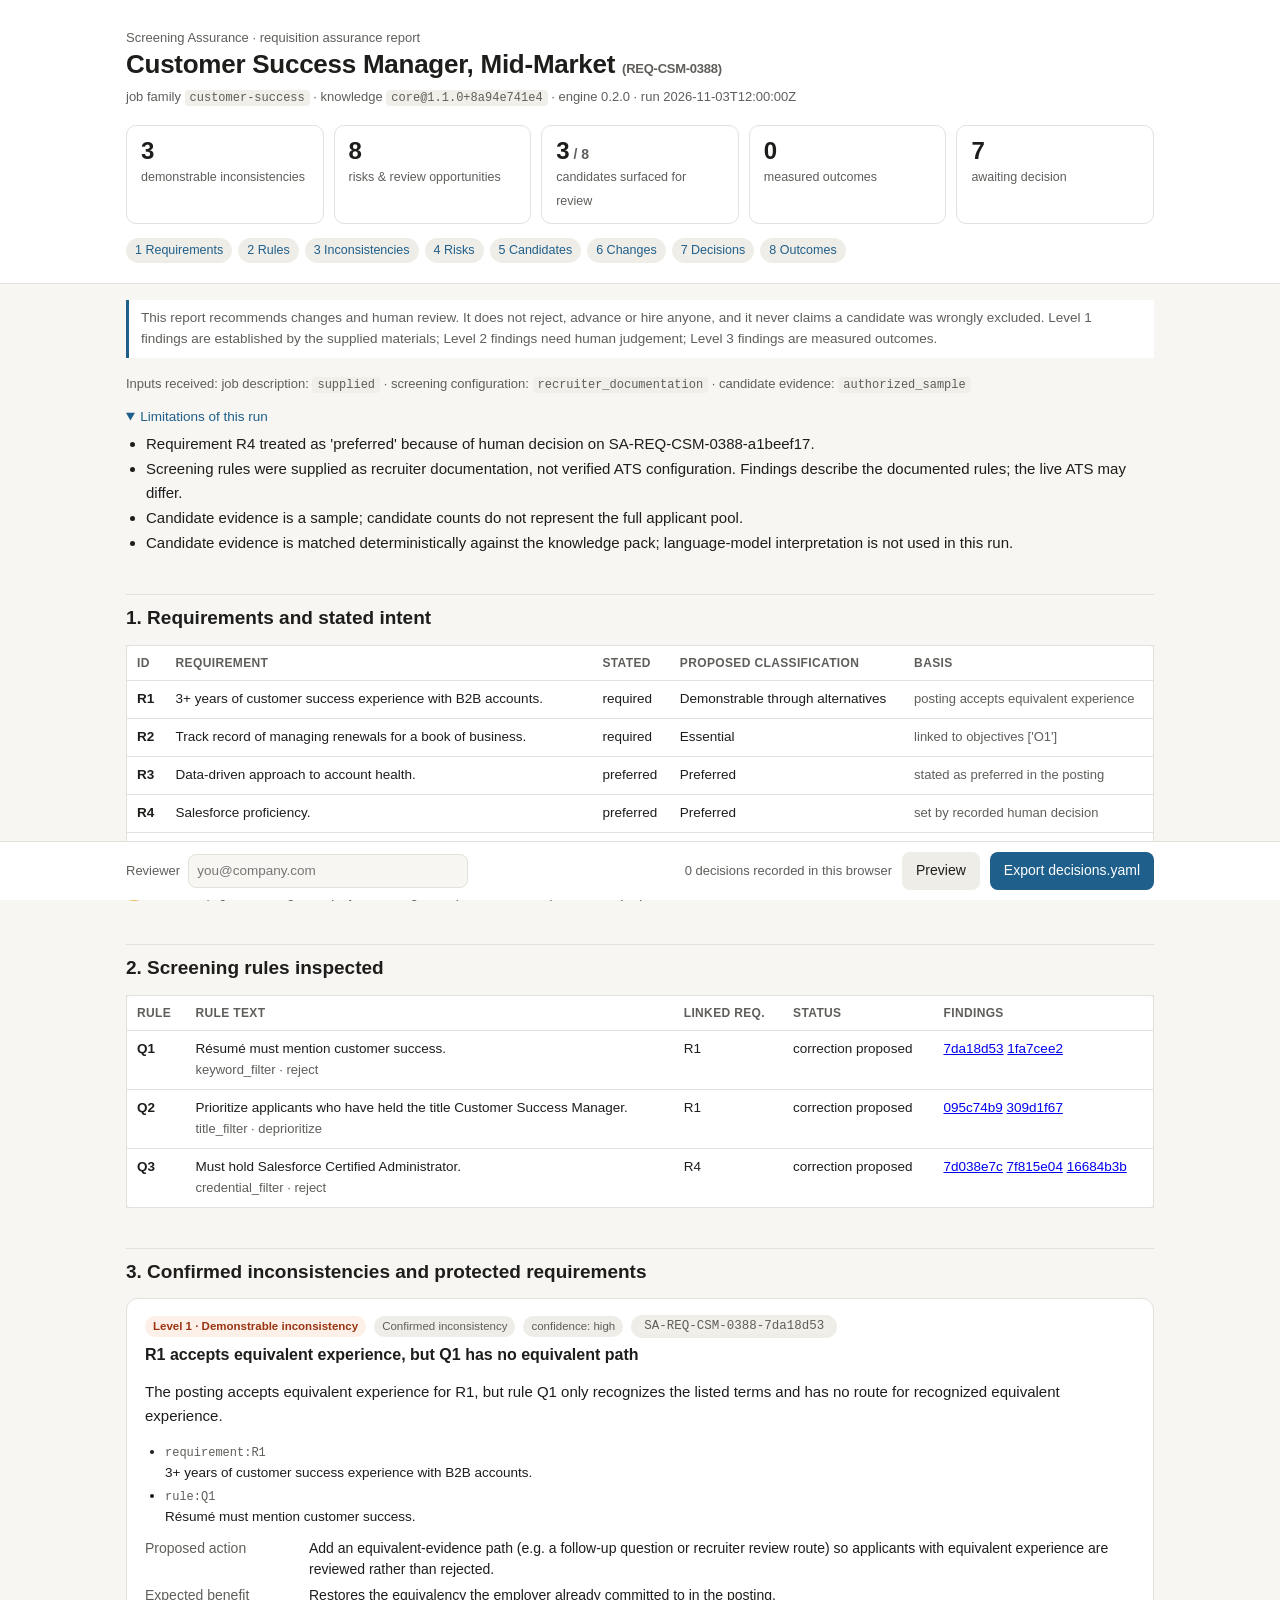
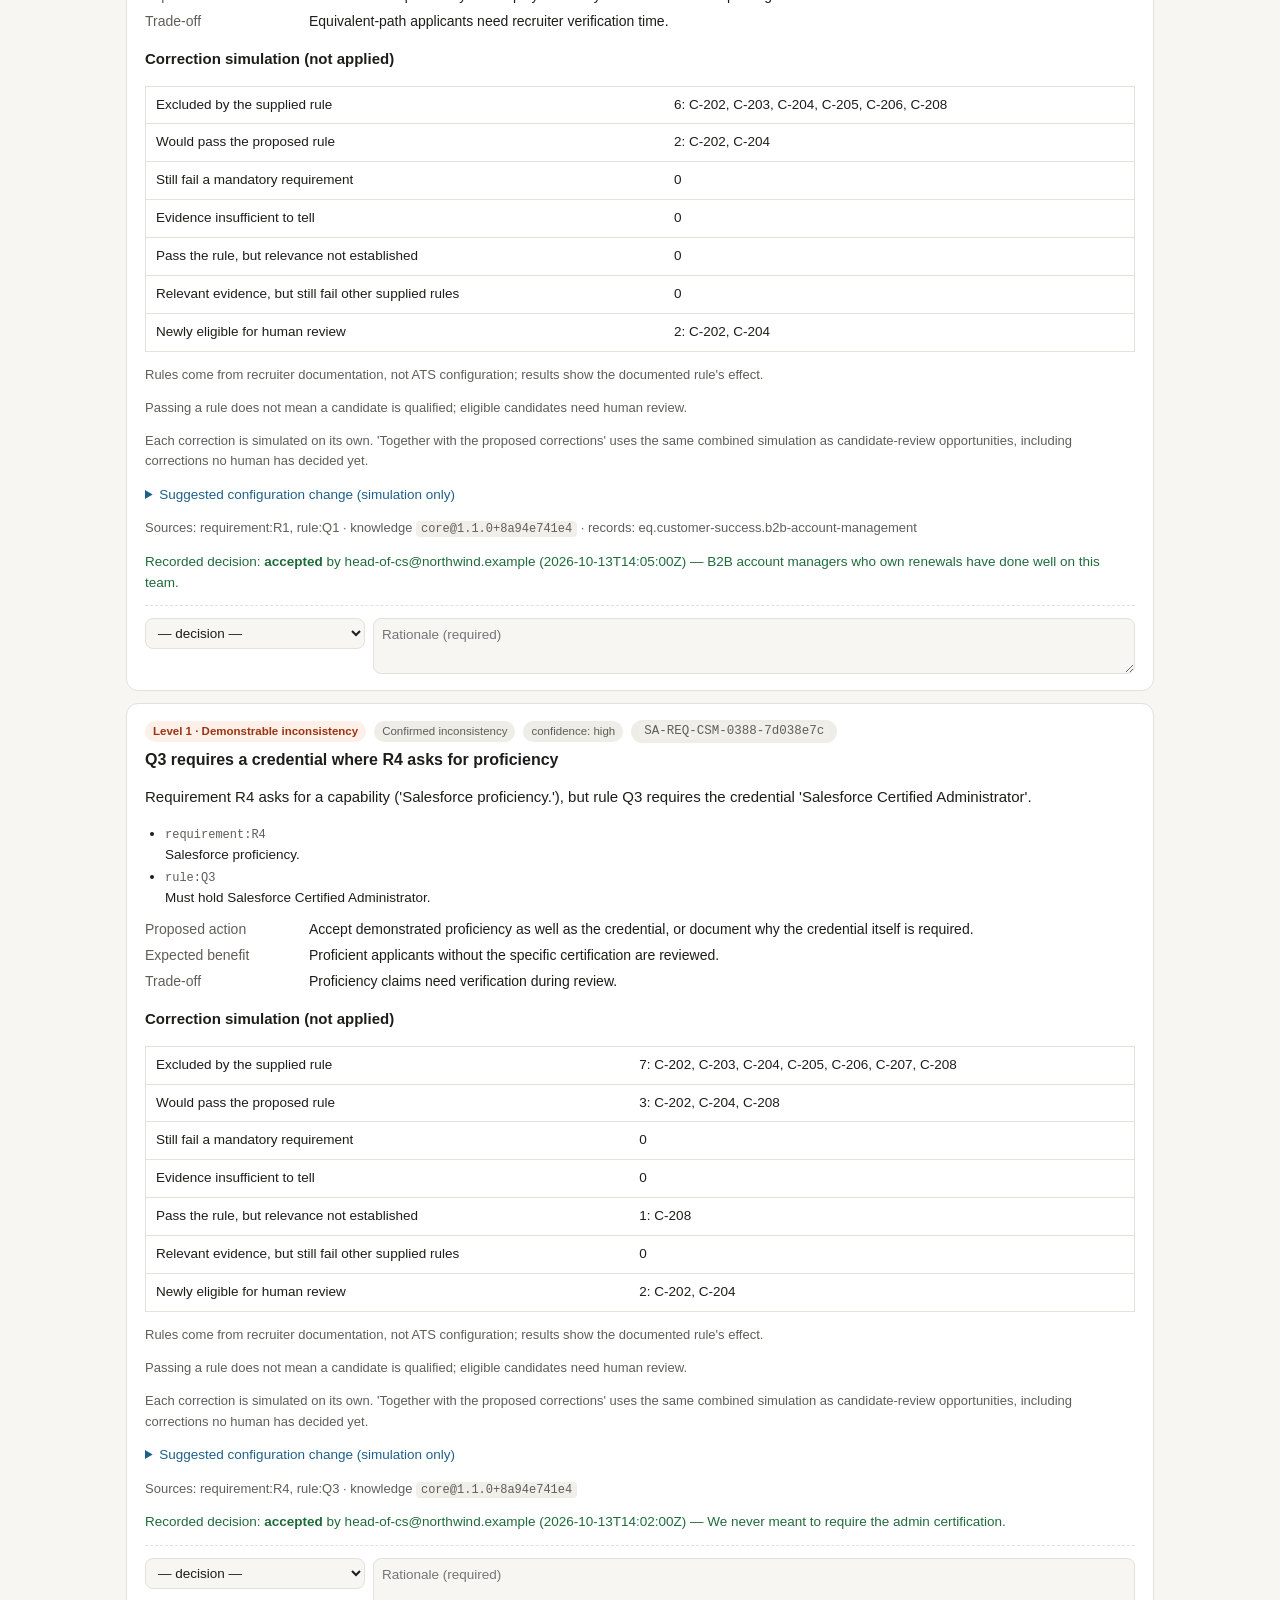
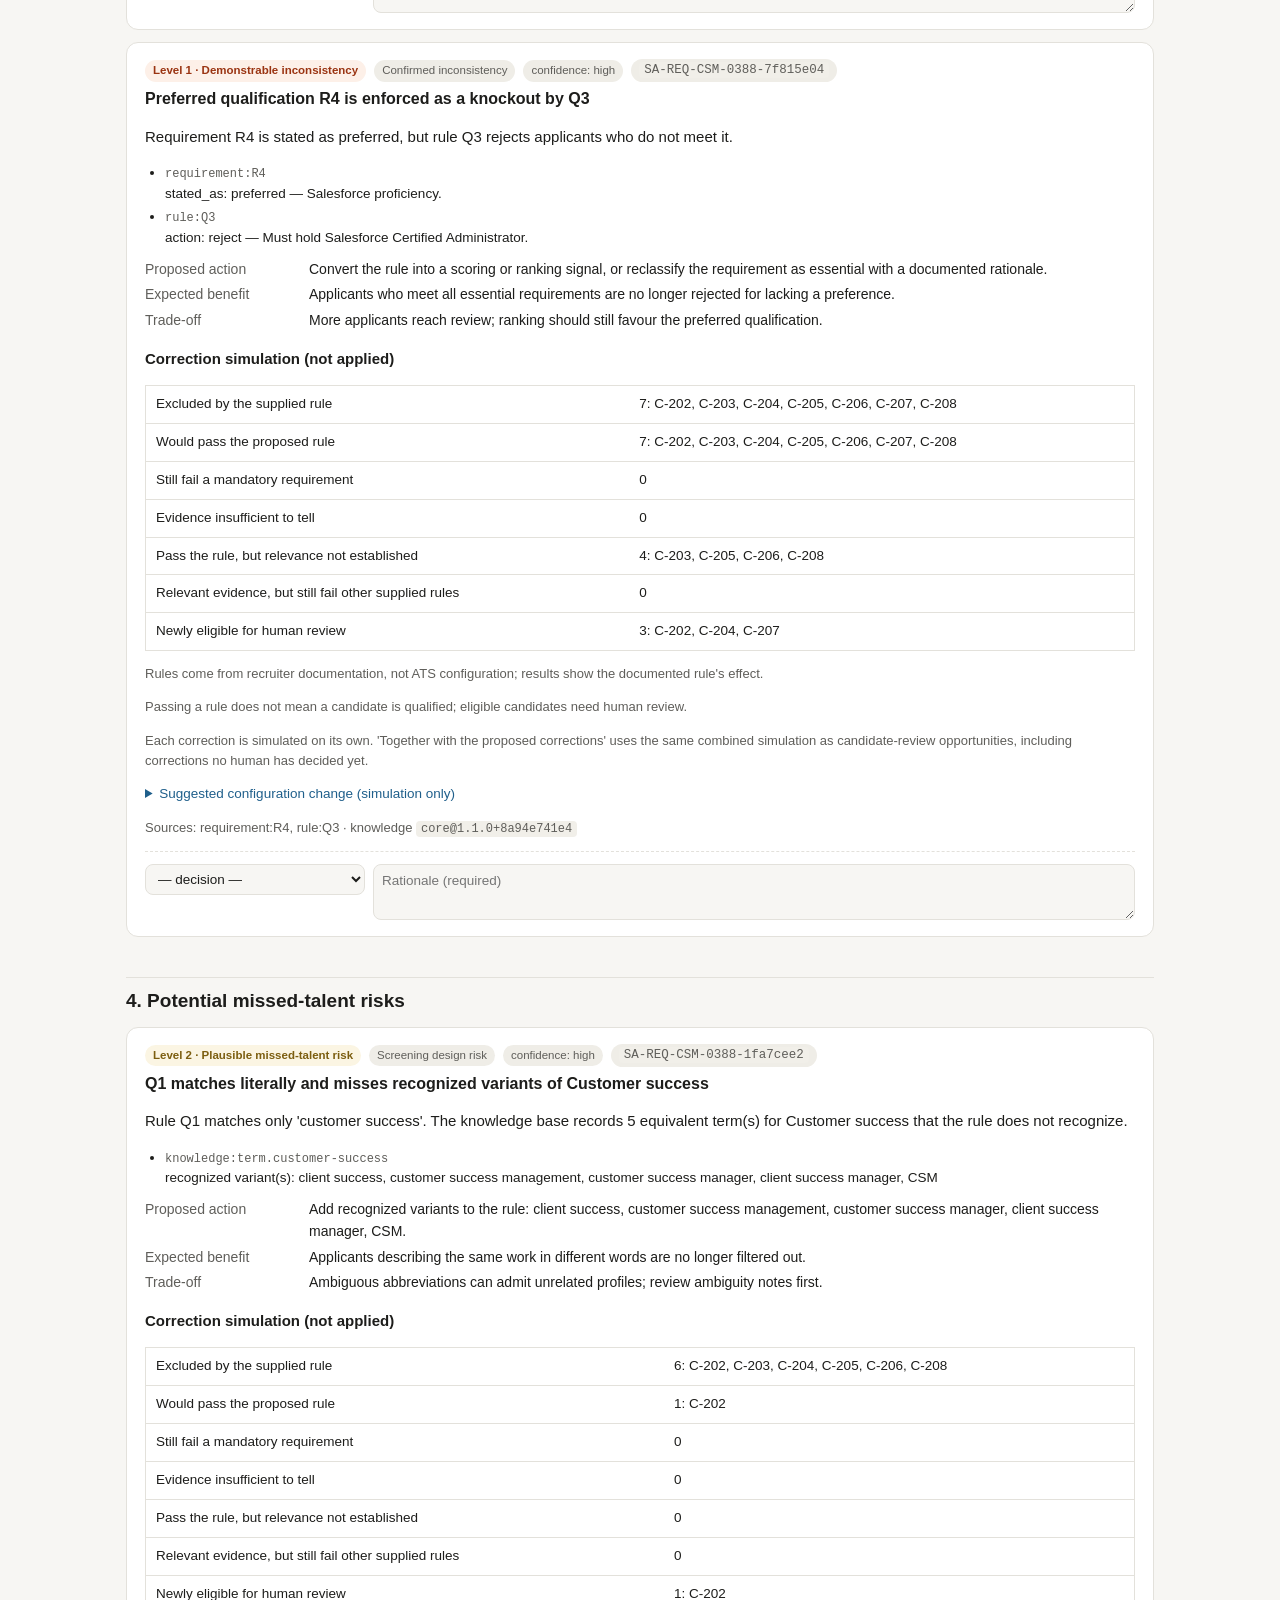
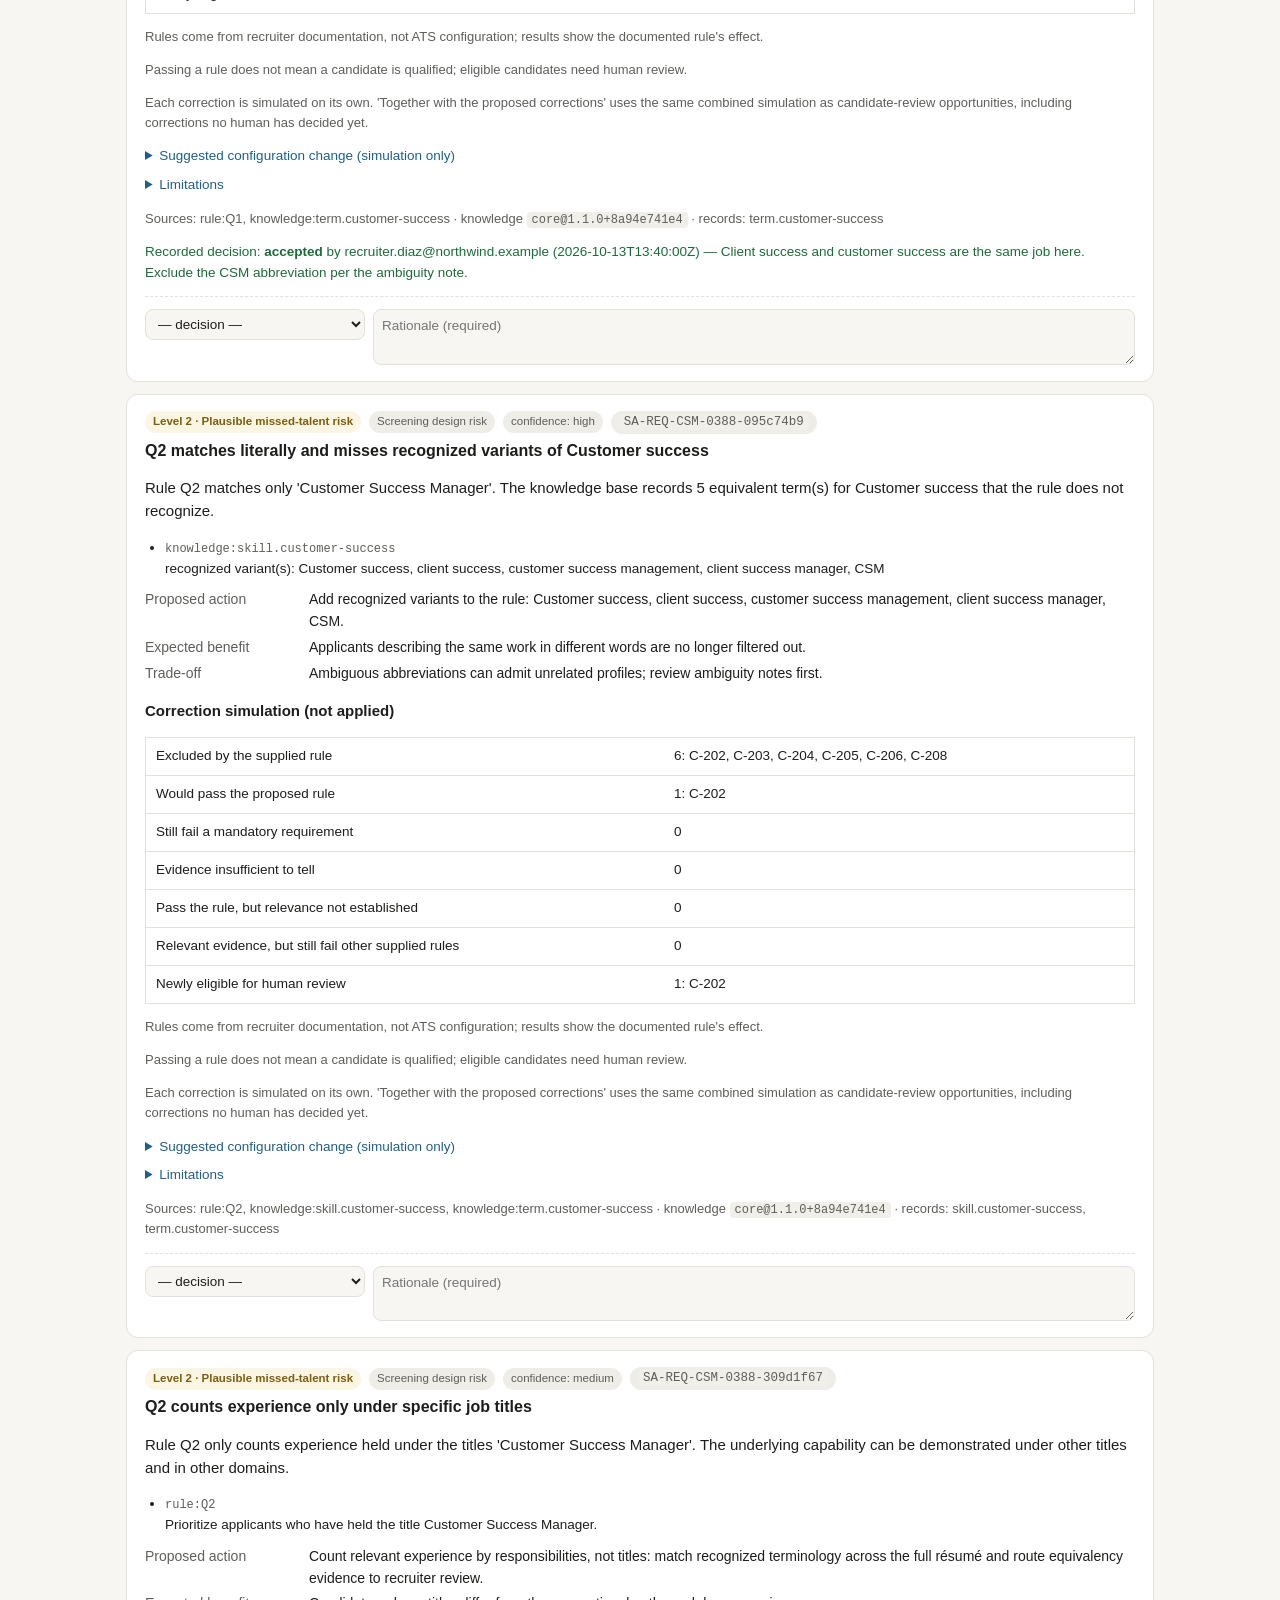
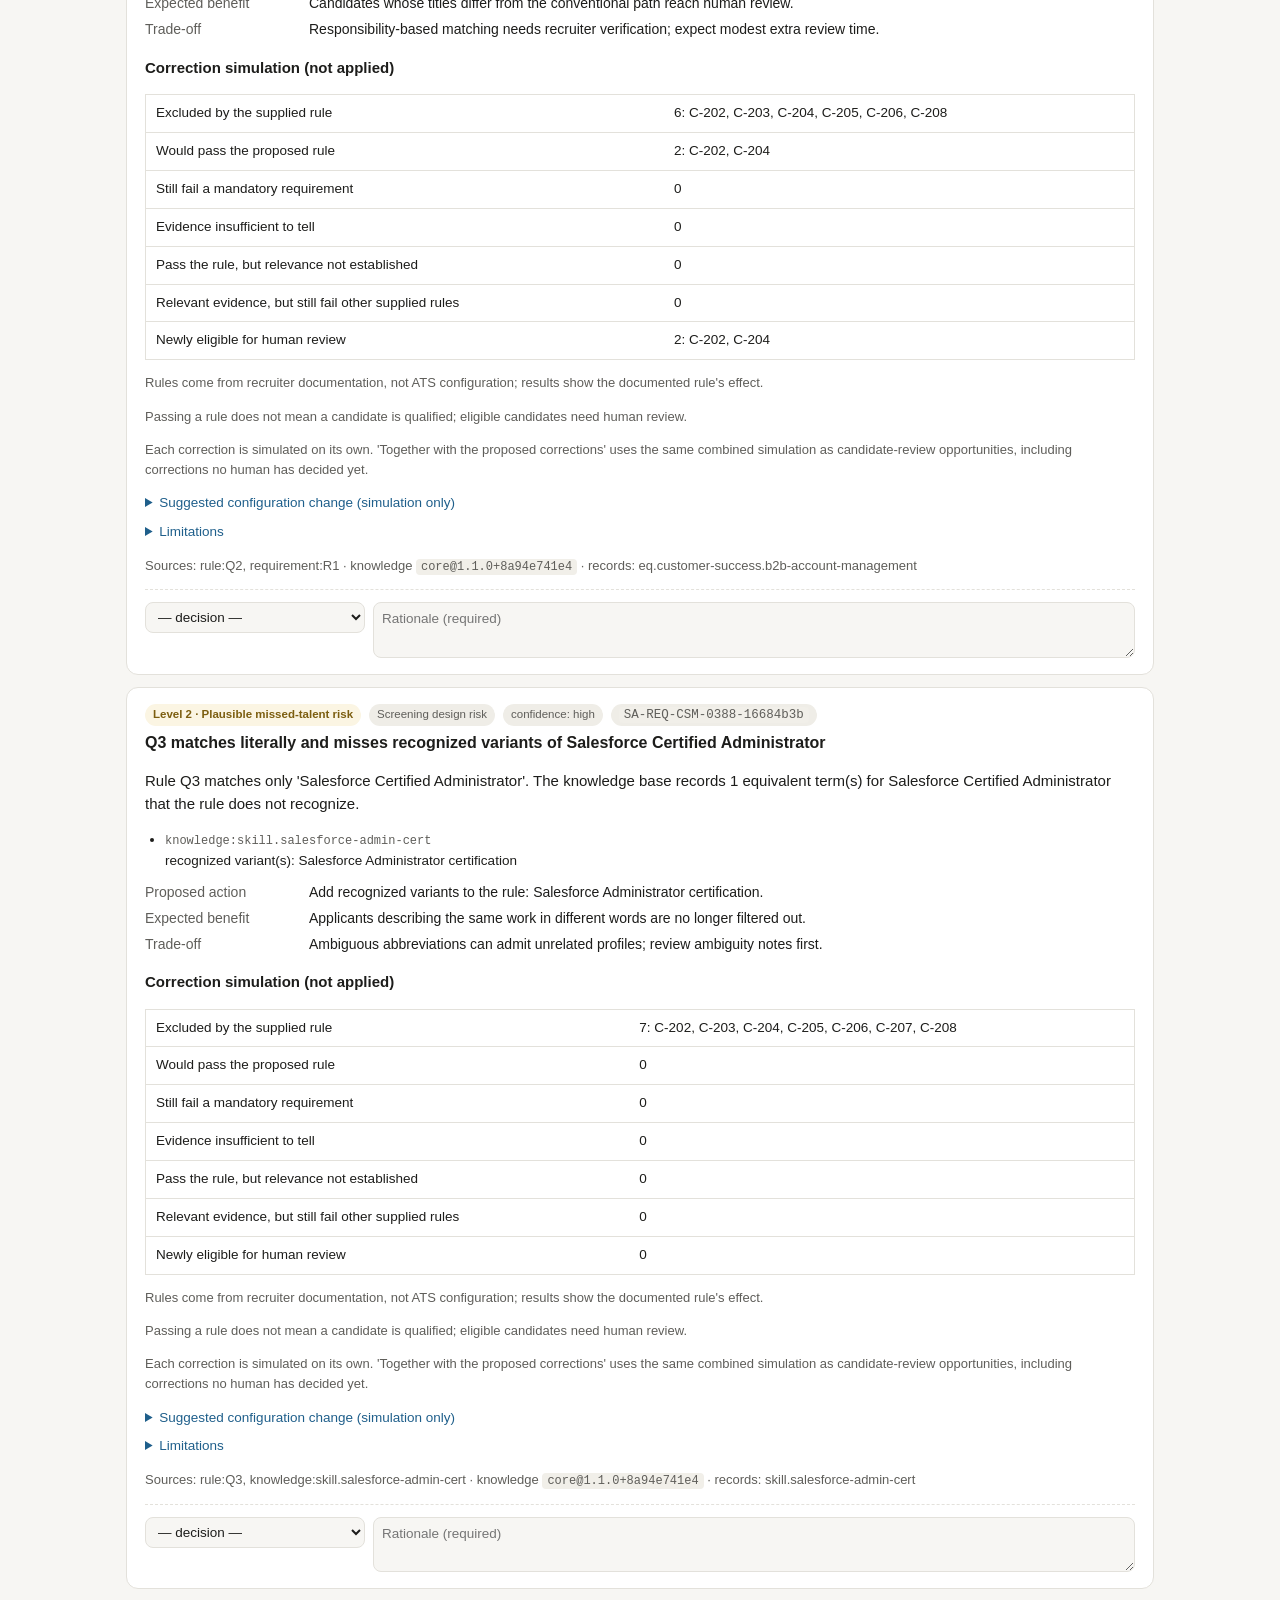
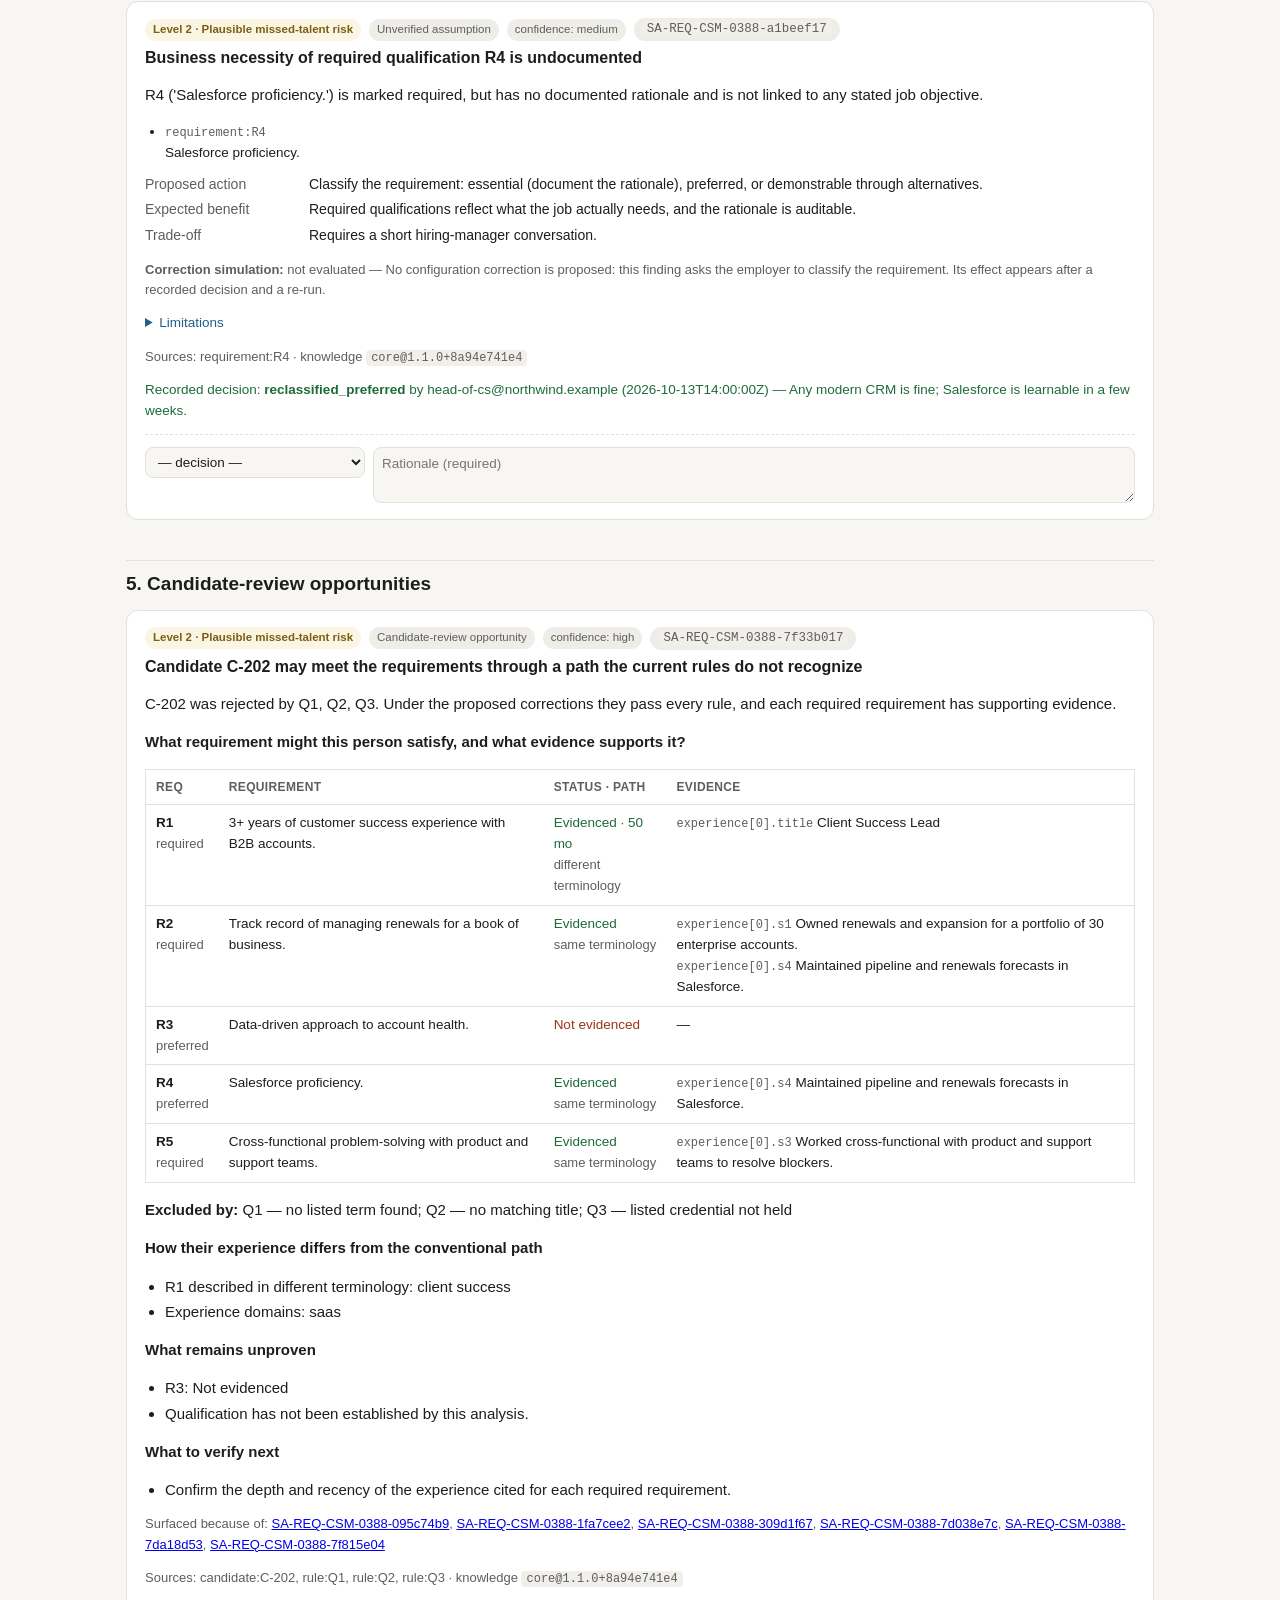
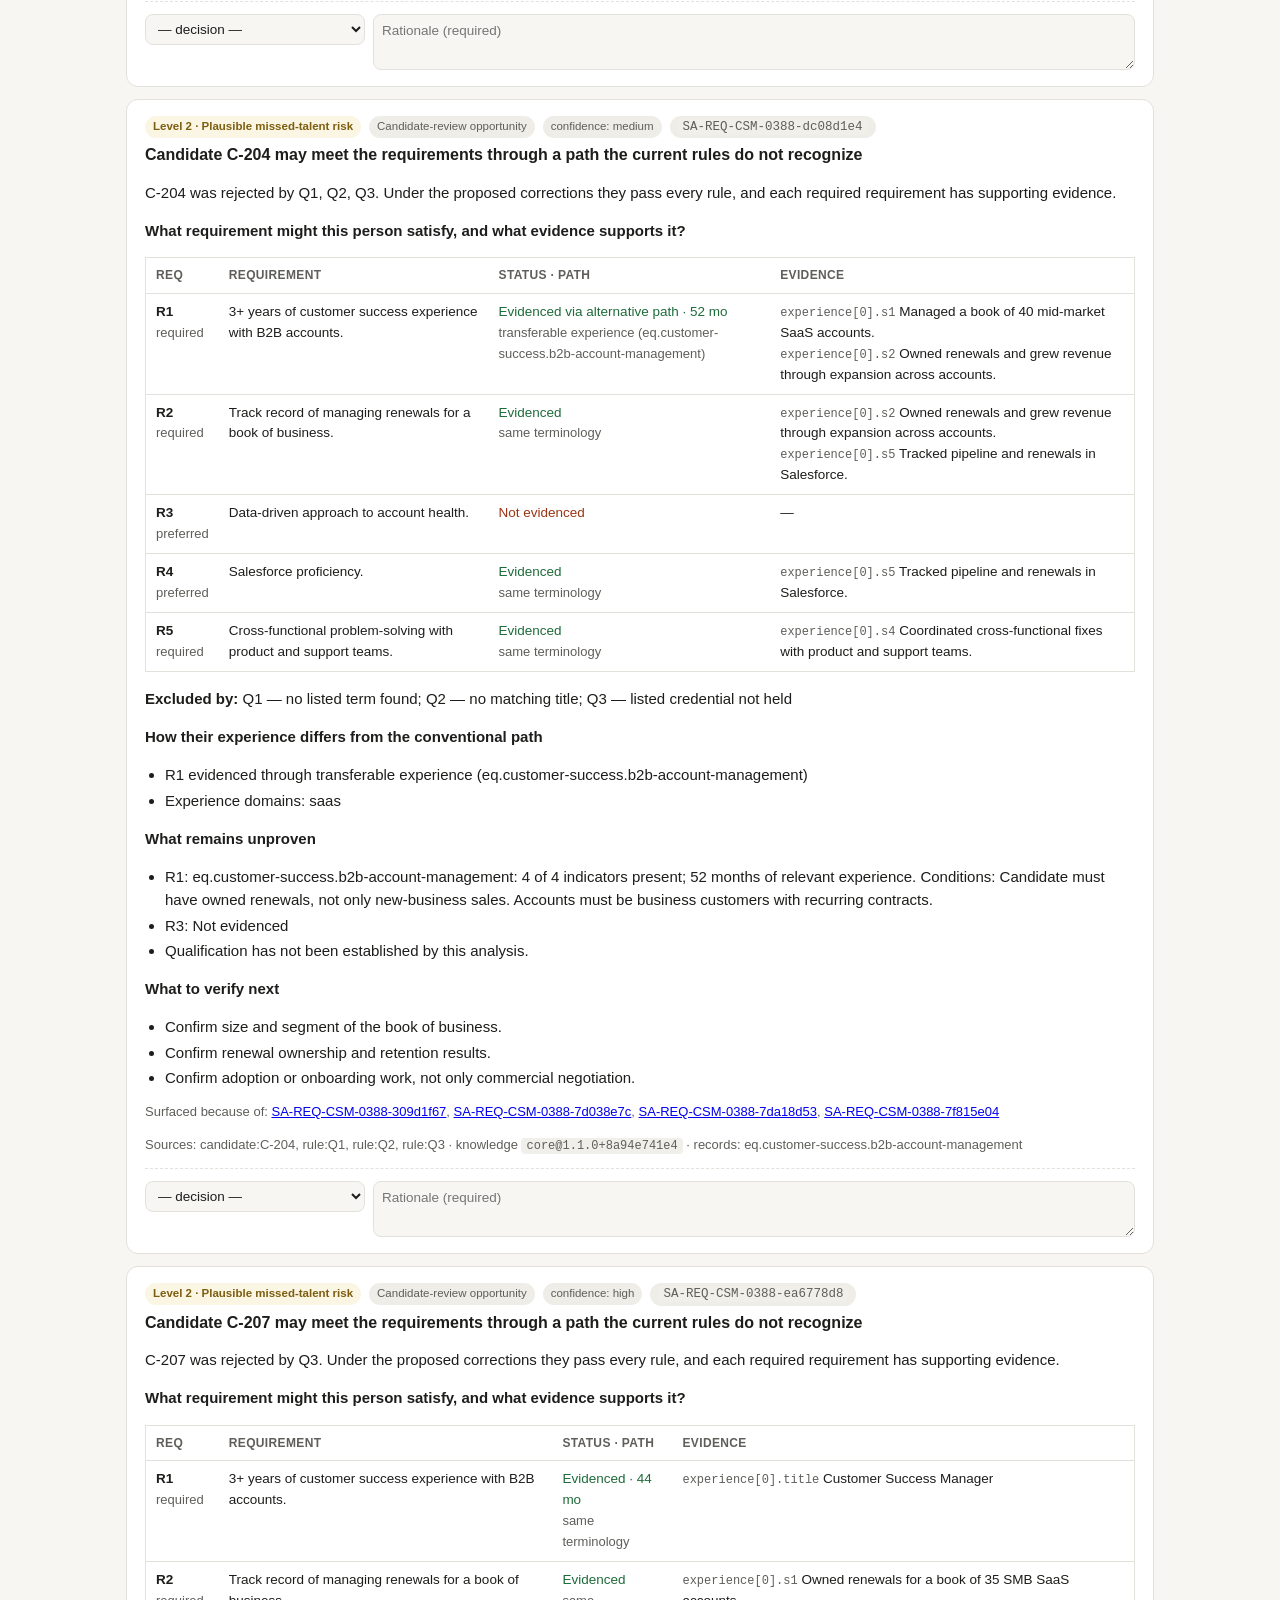
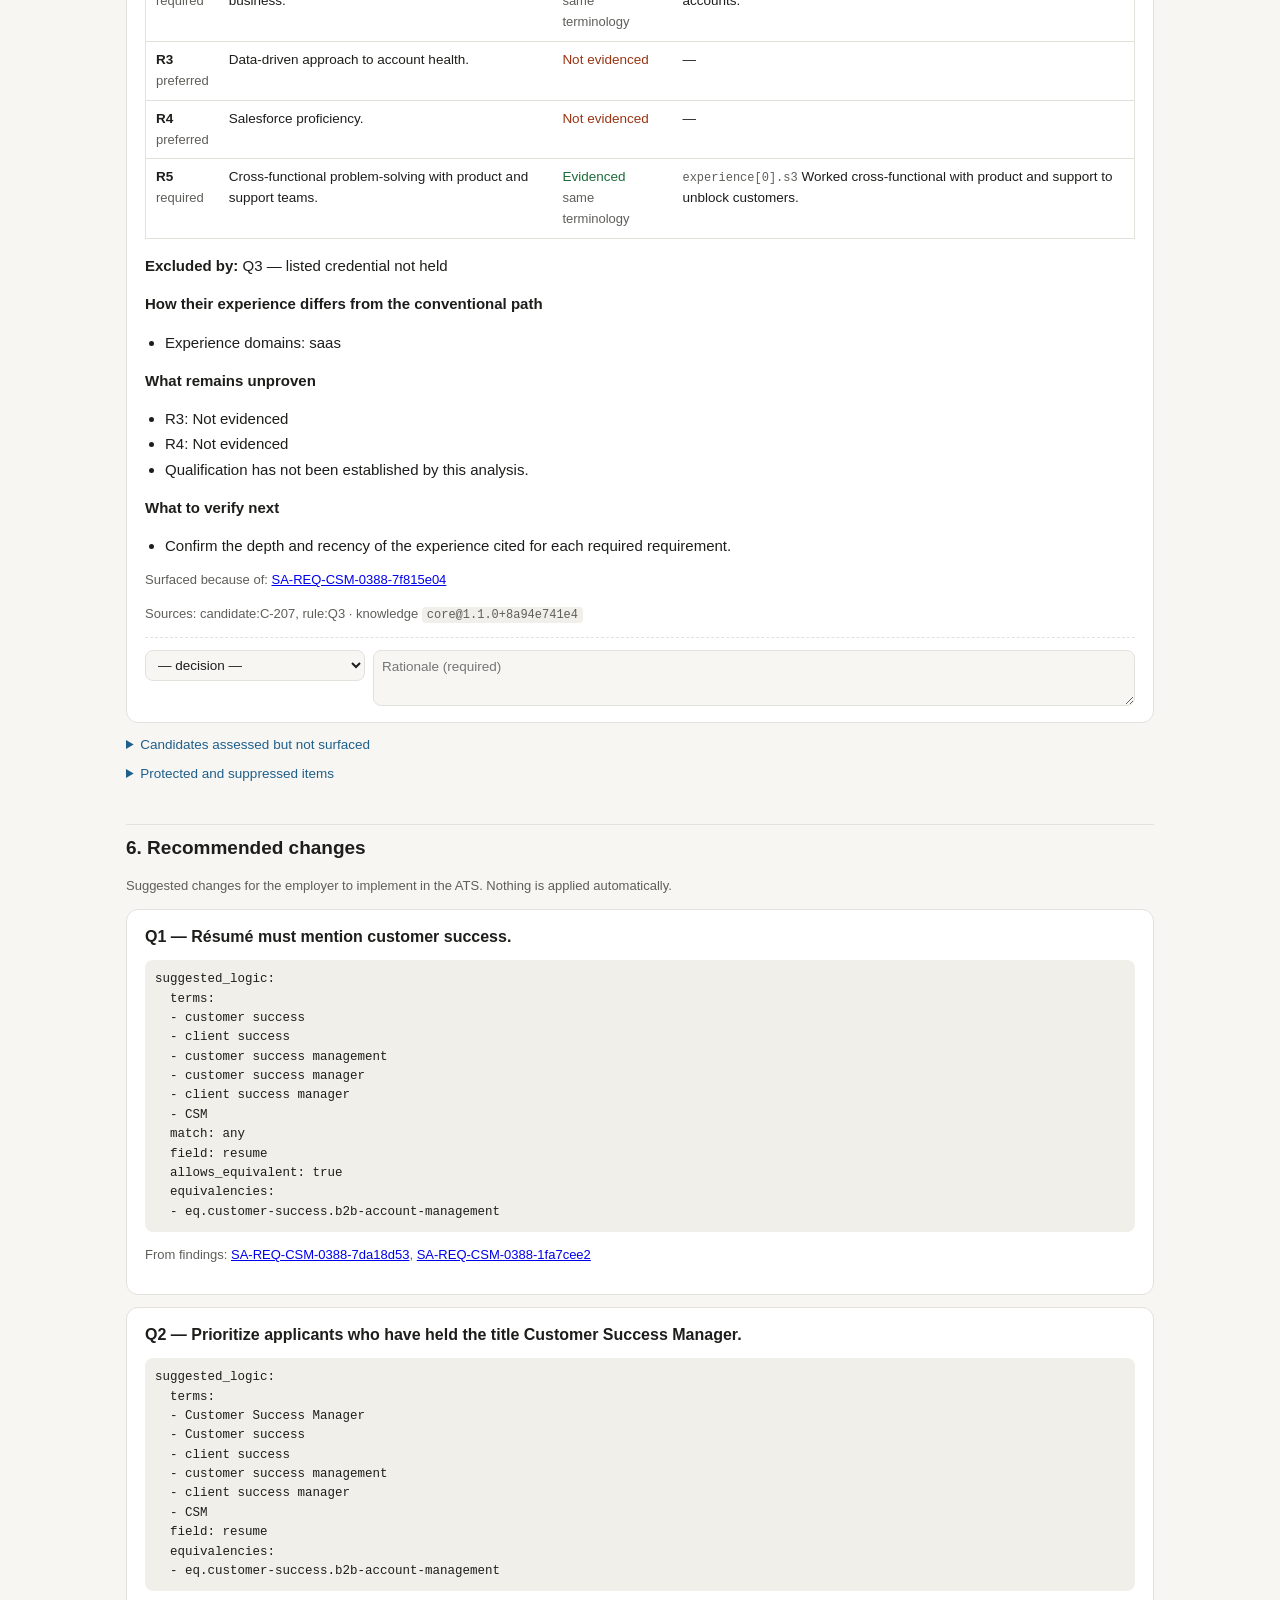
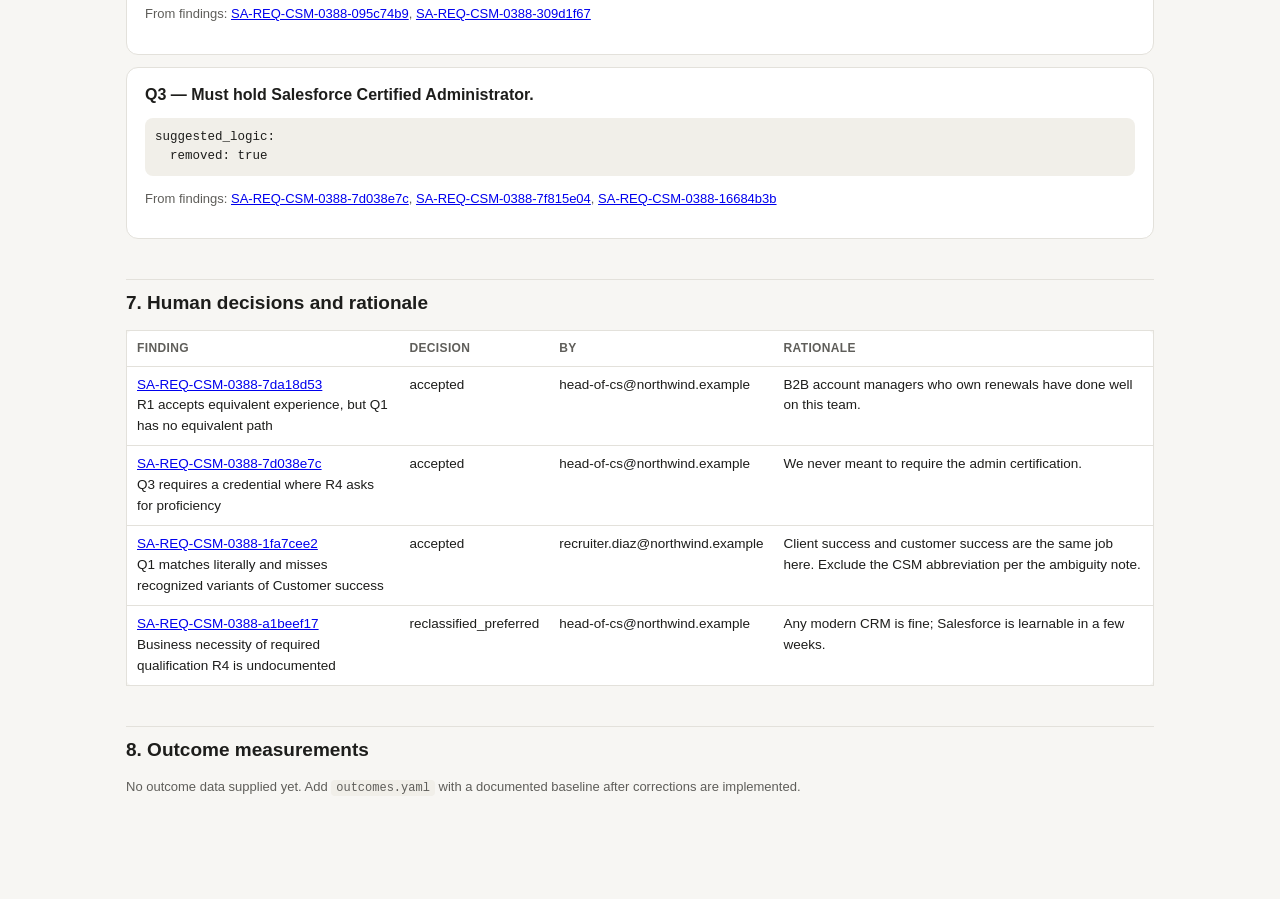
==== commit 3a43a58e: "Add forward screening assurance (screening risks) to the recruiter workbench Look back (discovery) a" ====
--- a/samples/REQ-CSM-0388/report.html
+++ b/samples/REQ-CSM-0388/report.html
@@ -62,7 +62,7 @@
 <header class="top"><div class="wrap">
 <div class="meta">Screening Assurance · requisition assurance report</div>
 <h1>Customer Success Manager, Mid-Market <span class="meta">(REQ-CSM-0388)</span></h1>
-<div class="meta">job family <code>customer-success</code> · knowledge <code>core@1.1.0+8a94e741e4</code> · engine 0.1.0 · run 2026-11-03T12:00:00Z</div>
+<div class="meta">job family <code>customer-success</code> · knowledge <code>core@1.1.0+8a94e741e4</code> · engine 0.2.0 · run 2026-11-03T12:00:00Z</div>
 <div class="stats">
 <div class="stat"><b>3</b><span>demonstrable inconsistencies</span></div>
 <div class="stat"><b>8</b><span>risks &amp; review opportunities</span></div>
@@ -81,26 +81,26 @@
 <p class="meta">🔒 Protected (legal, licensing or employer non-negotiable): no alternative path is ever proposed.</p>
 <h2 id="s2">2. Screening rules inspected</h2>
 <div class="tbl"><table><thead><tr><th>Rule</th><th>Rule text</th><th>Linked req.</th><th>Status</th><th>Findings</th></tr></thead><tbody><tr><td><b>Q1</b></td><td>Résumé must mention customer success.<br><span class="meta">keyword_filter · reject</span></td><td>R1</td><td>correction proposed</td><td><a href=#SA-REQ-CSM-0388-7da18d53>7da18d53</a> <a href=#SA-REQ-CSM-0388-1fa7cee2>1fa7cee2</a> </td></tr><tr><td><b>Q2</b></td><td>Prioritize applicants who have held the title Customer Success Manager.<br><span class="meta">title_filter · deprioritize</span></td><td>R1</td><td>correction proposed</td><td><a href=#SA-REQ-CSM-0388-095c74b9>095c74b9</a> <a href=#SA-REQ-CSM-0388-309d1f67>309d1f67</a> </td></tr><tr><td><b>Q3</b></td><td>Must hold Salesforce Certified Administrator.<br><span class="meta">credential_filter · reject</span></td><td>R4</td><td>correction proposed</td><td><a href=#SA-REQ-CSM-0388-7d038e7c>7d038e7c</a> <a href=#SA-REQ-CSM-0388-7f815e04>7f815e04</a> <a href=#SA-REQ-CSM-0388-16684b3b>16684b3b</a> </td></tr></tbody></table></div>
-<h2 id="s3">3. Confirmed inconsistencies</h2><article class="card" id="SA-REQ-CSM-0388-7da18d53"><div class="head"><span class="badge b1">Level 1 · Demonstrable inconsistency</span><span class="chip">Confirmed inconsistency</span><span class="chip">confidence: high</span><span class="chip"><code>SA-REQ-CSM-0388-7da18d53</code></span></div><h3>R1 accepts equivalent experience, but Q1 has no equivalent path</h3><p>The posting accepts equivalent experience for R1, but rule Q1 only recognizes the listed terms and has no route for recognized equivalent experience.</p><ul><li class="ev"><span class="src">requirement:R1</span><br>3+ years of customer success experience with B2B accounts.</li><li class="ev"><span class="src">rule:Q1</span><br>Résumé must mention customer success.</li></ul><p><b>Consequence in the supplied sample:</b> 2 candidate(s) pass this rule under this correction alone (C-202, C-204); 2 candidate-review opportunities depend on it (C-202, C-204).</p><dl class="kv"><dt>Proposed action</dt><dd>Add an equivalent-evidence path (e.g. a follow-up question or recruiter review route) so applicants with equivalent experience are reviewed rather than rejected.</dd><dt>Expected benefit</dt><dd>Restores the equivalency the employer already committed to in the posting.</dd><dt>Trade-off</dt><dd>Equivalent-path applicants need recruiter verification time.</dd></dl><details><summary>Suggested configuration change (simulation only)</summary><pre>allows_equivalent: true
+<h2 id="s3">3. Confirmed inconsistencies and protected requirements</h2><article class="card" id="SA-REQ-CSM-0388-7da18d53"><div class="head"><span class="badge b1">Level 1 · Demonstrable inconsistency</span><span class="chip">Confirmed inconsistency</span><span class="chip">confidence: high</span><span class="chip"><code>SA-REQ-CSM-0388-7da18d53</code></span></div><h3>R1 accepts equivalent experience, but Q1 has no equivalent path</h3><p>The posting accepts equivalent experience for R1, but rule Q1 only recognizes the listed terms and has no route for recognized equivalent experience.</p><ul><li class="ev"><span class="src">requirement:R1</span><br>3+ years of customer success experience with B2B accounts.</li><li class="ev"><span class="src">rule:Q1</span><br>Résumé must mention customer success.</li></ul><dl class="kv"><dt>Proposed action</dt><dd>Add an equivalent-evidence path (e.g. a follow-up question or recruiter review route) so applicants with equivalent experience are reviewed rather than rejected.</dd><dt>Expected benefit</dt><dd>Restores the equivalency the employer already committed to in the posting.</dd><dt>Trade-off</dt><dd>Equivalent-path applicants need recruiter verification time.</dd></dl><p><b>Correction simulation (not applied)</b></p><div class="tbl"><table><tbody><tr><td>Excluded by the supplied rule</td><td>6: C-202, C-203, C-204, C-205, C-206, C-208</td></tr><tr><td>Would pass the proposed rule</td><td>2: C-202, C-204</td></tr><tr><td>Still fail a mandatory requirement</td><td>0</td></tr><tr><td>Evidence insufficient to tell</td><td>0</td></tr><tr><td>Pass the rule, but relevance not established</td><td>0</td></tr><tr><td>Relevant evidence, but still fail other supplied rules</td><td>0</td></tr><tr><td>Newly eligible for human review</td><td>2: C-202, C-204</td></tr></tbody></table></div><p class="meta">Rules come from recruiter documentation, not ATS configuration; results show the documented rule&#x27;s effect.</p><p class="meta">Passing a rule does not mean a candidate is qualified; eligible candidates need human review.</p><p class="meta">Each correction is simulated on its own. &#x27;Together with the proposed corrections&#x27; uses the same combined simulation as candidate-review opportunities, including corrections no human has decided yet.</p><details><summary>Suggested configuration change (simulation only)</summary><pre>allows_equivalent: true
 equivalencies:
 - eq.customer-success.b2b-account-management
-</pre></details><p class="meta">Sources: requirement:R1, rule:Q1 · knowledge <code>core@1.1.0+8a94e741e4</code> · records: eq.customer-success.b2b-account-management</p><div class="decided">Recorded decision: <b>accepted</b> by head-of-cs@northwind.example (2026-10-13T14:05:00Z) — B2B account managers who own renewals have done well on this team.</div><div class="decision" data-fid="SA-REQ-CSM-0388-7da18d53"><select aria-label="Decision"><option value="">— decision —</option><option value="accepted">Accept</option><option value="rejected">Reject</option><option value="deferred">Defer</option><option value="requested_evidence">Request evidence</option><option value="confirmed_necessary">Confirm requirement is necessary</option><option value="reclassified_preferred">Reclassify as preferred</option><option value="approved_candidate_review">Approve candidate review</option></select><textarea placeholder="Rationale (required)" aria-label="Rationale"></textarea></div></article><article class="card" id="SA-REQ-CSM-0388-7d038e7c"><div class="head"><span class="badge b1">Level 1 · Demonstrable inconsistency</span><span class="chip">Confirmed inconsistency</span><span class="chip">confidence: high</span><span class="chip"><code>SA-REQ-CSM-0388-7d038e7c</code></span></div><h3>Q3 requires a credential where R4 asks for proficiency</h3><p>Requirement R4 asks for a capability (&#x27;Salesforce proficiency.&#x27;), but rule Q3 requires the credential &#x27;Salesforce Certified Administrator&#x27;.</p><ul><li class="ev"><span class="src">requirement:R4</span><br>Salesforce proficiency.</li><li class="ev"><span class="src">rule:Q3</span><br>Must hold Salesforce Certified Administrator.</li></ul><p><b>Consequence in the supplied sample:</b> 3 candidate(s) pass this rule under this correction alone (C-202, C-204, C-208); 2 candidate-review opportunities depend on it (C-202, C-204).</p><dl class="kv"><dt>Proposed action</dt><dd>Accept demonstrated proficiency as well as the credential, or document why the credential itself is required.</dd><dt>Expected benefit</dt><dd>Proficient applicants without the specific certification are reviewed.</dd><dt>Trade-off</dt><dd>Proficiency claims need verification during review.</dd></dl><details><summary>Suggested configuration change (simulation only)</summary><pre>evidence_concepts:
+</pre></details><p class="meta">Sources: requirement:R1, rule:Q1 · knowledge <code>core@1.1.0+8a94e741e4</code> · records: eq.customer-success.b2b-account-management</p><div class="decided">Recorded decision: <b>accepted</b> by head-of-cs@northwind.example (2026-10-13T14:05:00Z) — B2B account managers who own renewals have done well on this team.</div><div class="decision" data-fid="SA-REQ-CSM-0388-7da18d53"><select aria-label="Decision"><option value="">— decision —</option><option value="accepted">Accept</option><option value="rejected">Reject</option><option value="deferred">Defer</option><option value="requested_evidence">Request evidence</option><option value="confirmed_necessary">Confirm requirement is necessary</option><option value="reclassified_preferred">Reclassify as preferred</option><option value="approved_candidate_review">Approve candidate review</option></select><textarea placeholder="Rationale (required)" aria-label="Rationale"></textarea></div></article><article class="card" id="SA-REQ-CSM-0388-7d038e7c"><div class="head"><span class="badge b1">Level 1 · Demonstrable inconsistency</span><span class="chip">Confirmed inconsistency</span><span class="chip">confidence: high</span><span class="chip"><code>SA-REQ-CSM-0388-7d038e7c</code></span></div><h3>Q3 requires a credential where R4 asks for proficiency</h3><p>Requirement R4 asks for a capability (&#x27;Salesforce proficiency.&#x27;), but rule Q3 requires the credential &#x27;Salesforce Certified Administrator&#x27;.</p><ul><li class="ev"><span class="src">requirement:R4</span><br>Salesforce proficiency.</li><li class="ev"><span class="src">rule:Q3</span><br>Must hold Salesforce Certified Administrator.</li></ul><dl class="kv"><dt>Proposed action</dt><dd>Accept demonstrated proficiency as well as the credential, or document why the credential itself is required.</dd><dt>Expected benefit</dt><dd>Proficient applicants without the specific certification are reviewed.</dd><dt>Trade-off</dt><dd>Proficiency claims need verification during review.</dd></dl><p><b>Correction simulation (not applied)</b></p><div class="tbl"><table><tbody><tr><td>Excluded by the supplied rule</td><td>7: C-202, C-203, C-204, C-205, C-206, C-207, C-208</td></tr><tr><td>Would pass the proposed rule</td><td>3: C-202, C-204, C-208</td></tr><tr><td>Still fail a mandatory requirement</td><td>0</td></tr><tr><td>Evidence insufficient to tell</td><td>0</td></tr><tr><td>Pass the rule, but relevance not established</td><td>1: C-208</td></tr><tr><td>Relevant evidence, but still fail other supplied rules</td><td>0</td></tr><tr><td>Newly eligible for human review</td><td>2: C-202, C-204</td></tr></tbody></table></div><p class="meta">Rules come from recruiter documentation, not ATS configuration; results show the documented rule&#x27;s effect.</p><p class="meta">Passing a rule does not mean a candidate is qualified; eligible candidates need human review.</p><p class="meta">Each correction is simulated on its own. &#x27;Together with the proposed corrections&#x27; uses the same combined simulation as candidate-review opportunities, including corrections no human has decided yet.</p><details><summary>Suggested configuration change (simulation only)</summary><pre>evidence_concepts:
 - skill.salesforce
-</pre></details><p class="meta">Sources: requirement:R4, rule:Q3 · knowledge <code>core@1.1.0+8a94e741e4</code></p><div class="decided">Recorded decision: <b>accepted</b> by head-of-cs@northwind.example (2026-10-13T14:02:00Z) — We never meant to require the admin certification.</div><div class="decision" data-fid="SA-REQ-CSM-0388-7d038e7c"><select aria-label="Decision"><option value="">— decision —</option><option value="accepted">Accept</option><option value="rejected">Reject</option><option value="deferred">Defer</option><option value="requested_evidence">Request evidence</option><option value="confirmed_necessary">Confirm requirement is necessary</option><option value="reclassified_preferred">Reclassify as preferred</option><option value="approved_candidate_review">Approve candidate review</option></select><textarea placeholder="Rationale (required)" aria-label="Rationale"></textarea></div></article><article class="card" id="SA-REQ-CSM-0388-7f815e04"><div class="head"><span class="badge b1">Level 1 · Demonstrable inconsistency</span><span class="chip">Confirmed inconsistency</span><span class="chip">confidence: high</span><span class="chip"><code>SA-REQ-CSM-0388-7f815e04</code></span></div><h3>Preferred qualification R4 is enforced as a knockout by Q3</h3><p>Requirement R4 is stated as preferred, but rule Q3 rejects applicants who do not meet it.</p><ul><li class="ev"><span class="src">requirement:R4</span><br>stated_as: preferred — Salesforce proficiency.</li><li class="ev"><span class="src">rule:Q3</span><br>action: reject — Must hold Salesforce Certified Administrator.</li></ul><p><b>Consequence in the supplied sample:</b> 7 candidate(s) pass this rule under this correction alone (C-202, C-203, C-204, C-205, C-206, C-207, C-208); 3 candidate-review opportunities depend on it (C-202, C-204, C-207).</p><dl class="kv"><dt>Proposed action</dt><dd>Convert the rule into a scoring or ranking signal, or reclassify the requirement as essential with a documented rationale.</dd><dt>Expected benefit</dt><dd>Applicants who meet all essential requirements are no longer rejected for lacking a preference.</dd><dt>Trade-off</dt><dd>More applicants reach review; ranking should still favour the preferred qualification.</dd></dl><details><summary>Suggested configuration change (simulation only)</summary><pre>removed: true
+</pre></details><p class="meta">Sources: requirement:R4, rule:Q3 · knowledge <code>core@1.1.0+8a94e741e4</code></p><div class="decided">Recorded decision: <b>accepted</b> by head-of-cs@northwind.example (2026-10-13T14:02:00Z) — We never meant to require the admin certification.</div><div class="decision" data-fid="SA-REQ-CSM-0388-7d038e7c"><select aria-label="Decision"><option value="">— decision —</option><option value="accepted">Accept</option><option value="rejected">Reject</option><option value="deferred">Defer</option><option value="requested_evidence">Request evidence</option><option value="confirmed_necessary">Confirm requirement is necessary</option><option value="reclassified_preferred">Reclassify as preferred</option><option value="approved_candidate_review">Approve candidate review</option></select><textarea placeholder="Rationale (required)" aria-label="Rationale"></textarea></div></article><article class="card" id="SA-REQ-CSM-0388-7f815e04"><div class="head"><span class="badge b1">Level 1 · Demonstrable inconsistency</span><span class="chip">Confirmed inconsistency</span><span class="chip">confidence: high</span><span class="chip"><code>SA-REQ-CSM-0388-7f815e04</code></span></div><h3>Preferred qualification R4 is enforced as a knockout by Q3</h3><p>Requirement R4 is stated as preferred, but rule Q3 rejects applicants who do not meet it.</p><ul><li class="ev"><span class="src">requirement:R4</span><br>stated_as: preferred — Salesforce proficiency.</li><li class="ev"><span class="src">rule:Q3</span><br>action: reject — Must hold Salesforce Certified Administrator.</li></ul><dl class="kv"><dt>Proposed action</dt><dd>Convert the rule into a scoring or ranking signal, or reclassify the requirement as essential with a documented rationale.</dd><dt>Expected benefit</dt><dd>Applicants who meet all essential requirements are no longer rejected for lacking a preference.</dd><dt>Trade-off</dt><dd>More applicants reach review; ranking should still favour the preferred qualification.</dd></dl><p><b>Correction simulation (not applied)</b></p><div class="tbl"><table><tbody><tr><td>Excluded by the supplied rule</td><td>7: C-202, C-203, C-204, C-205, C-206, C-207, C-208</td></tr><tr><td>Would pass the proposed rule</td><td>7: C-202, C-203, C-204, C-205, C-206, C-207, C-208</td></tr><tr><td>Still fail a mandatory requirement</td><td>0</td></tr><tr><td>Evidence insufficient to tell</td><td>0</td></tr><tr><td>Pass the rule, but relevance not established</td><td>4: C-203, C-205, C-206, C-208</td></tr><tr><td>Relevant evidence, but still fail other supplied rules</td><td>0</td></tr><tr><td>Newly eligible for human review</td><td>3: C-202, C-204, C-207</td></tr></tbody></table></div><p class="meta">Rules come from recruiter documentation, not ATS configuration; results show the documented rule&#x27;s effect.</p><p class="meta">Passing a rule does not mean a candidate is qualified; eligible candidates need human review.</p><p class="meta">Each correction is simulated on its own. &#x27;Together with the proposed corrections&#x27; uses the same combined simulation as candidate-review opportunities, including corrections no human has decided yet.</p><details><summary>Suggested configuration change (simulation only)</summary><pre>removed: true
 </pre></details><p class="meta">Sources: requirement:R4, rule:Q3 · knowledge <code>core@1.1.0+8a94e741e4</code></p><div class="decision" data-fid="SA-REQ-CSM-0388-7f815e04"><select aria-label="Decision"><option value="">— decision —</option><option value="accepted">Accept</option><option value="rejected">Reject</option><option value="deferred">Defer</option><option value="requested_evidence">Request evidence</option><option value="confirmed_necessary">Confirm requirement is necessary</option><option value="reclassified_preferred">Reclassify as preferred</option><option value="approved_candidate_review">Approve candidate review</option></select><textarea placeholder="Rationale (required)" aria-label="Rationale"></textarea></div></article>
-<h2 id="s4">4. Potential missed-talent risks</h2><article class="card" id="SA-REQ-CSM-0388-1fa7cee2"><div class="head"><span class="badge b2">Level 2 · Missed-talent risk</span><span class="chip">Screening design risk</span><span class="chip">confidence: high</span><span class="chip"><code>SA-REQ-CSM-0388-1fa7cee2</code></span></div><h3>Q1 matches literally and misses recognized variants of Customer success</h3><p>Rule Q1 matches only &#x27;customer success&#x27;. The knowledge base records 5 equivalent term(s) for Customer success that the rule does not recognize.</p><ul><li class="ev"><span class="src">knowledge:term.customer-success</span><br>recognized variant(s): client success, customer success management, customer success manager, client success manager, CSM</li></ul><p><b>Consequence in the supplied sample:</b> 1 candidate(s) pass this rule under this correction alone (C-202); 1 candidate-review opportunity depends on it (C-202).</p><dl class="kv"><dt>Proposed action</dt><dd>Add recognized variants to the rule: client success, customer success management, customer success manager, client success manager, CSM.</dd><dt>Expected benefit</dt><dd>Applicants describing the same work in different words are no longer filtered out.</dd><dt>Trade-off</dt><dd>Ambiguous abbreviations can admit unrelated profiles; review ambiguity notes first.</dd></dl><details><summary>Suggested configuration change (simulation only)</summary><pre>add_terms:
+<h2 id="s4">4. Potential missed-talent risks</h2><article class="card" id="SA-REQ-CSM-0388-1fa7cee2"><div class="head"><span class="badge b2">Level 2 · Plausible missed-talent risk</span><span class="chip">Screening design risk</span><span class="chip">confidence: high</span><span class="chip"><code>SA-REQ-CSM-0388-1fa7cee2</code></span></div><h3>Q1 matches literally and misses recognized variants of Customer success</h3><p>Rule Q1 matches only &#x27;customer success&#x27;. The knowledge base records 5 equivalent term(s) for Customer success that the rule does not recognize.</p><ul><li class="ev"><span class="src">knowledge:term.customer-success</span><br>recognized variant(s): client success, customer success management, customer success manager, client success manager, CSM</li></ul><dl class="kv"><dt>Proposed action</dt><dd>Add recognized variants to the rule: client success, customer success management, customer success manager, client success manager, CSM.</dd><dt>Expected benefit</dt><dd>Applicants describing the same work in different words are no longer filtered out.</dd><dt>Trade-off</dt><dd>Ambiguous abbreviations can admit unrelated profiles; review ambiguity notes first.</dd></dl><p><b>Correction simulation (not applied)</b></p><div class="tbl"><table><tbody><tr><td>Excluded by the supplied rule</td><td>6: C-202, C-203, C-204, C-205, C-206, C-208</td></tr><tr><td>Would pass the proposed rule</td><td>1: C-202</td></tr><tr><td>Still fail a mandatory requirement</td><td>0</td></tr><tr><td>Evidence insufficient to tell</td><td>0</td></tr><tr><td>Pass the rule, but relevance not established</td><td>0</td></tr><tr><td>Relevant evidence, but still fail other supplied rules</td><td>0</td></tr><tr><td>Newly eligible for human review</td><td>1: C-202</td></tr></tbody></table></div><p class="meta">Rules come from recruiter documentation, not ATS configuration; results show the documented rule&#x27;s effect.</p><p class="meta">Passing a rule does not mean a candidate is qualified; eligible candidates need human review.</p><p class="meta">Each correction is simulated on its own. &#x27;Together with the proposed corrections&#x27; uses the same combined simulation as candidate-review opportunities, including corrections no human has decided yet.</p><details><summary>Suggested configuration change (simulation only)</summary><pre>add_terms:
 - client success
 - customer success management
 - customer success manager
 - client success manager
 - CSM
-</pre></details><details><summary>Limitations</summary><ul><li>Synonyms improve recognition; they do not establish competence.</li><li>&#x27;CSM&#x27;: Also &#x27;Certified ScrumMaster&#x27;. Only treated as customer success inside customer-success contexts.</li><li>The presence of a related term does not prove ownership of renewals or account outcomes.</li></ul></details><p class="meta">Sources: rule:Q1, knowledge:term.customer-success · knowledge <code>core@1.1.0+8a94e741e4</code> · records: term.customer-success</p><div class="decided">Recorded decision: <b>accepted</b> by recruiter.diaz@northwind.example (2026-10-13T13:40:00Z) — Client success and customer success are the same job here. Exclude the CSM abbreviation per the ambiguity note.</div><div class="decision" data-fid="SA-REQ-CSM-0388-1fa7cee2"><select aria-label="Decision"><option value="">— decision —</option><option value="accepted">Accept</option><option value="rejected">Reject</option><option value="deferred">Defer</option><option value="requested_evidence">Request evidence</option><option value="confirmed_necessary">Confirm requirement is necessary</option><option value="reclassified_preferred">Reclassify as preferred</option><option value="approved_candidate_review">Approve candidate review</option></select><textarea placeholder="Rationale (required)" aria-label="Rationale"></textarea></div></article><article class="card" id="SA-REQ-CSM-0388-095c74b9"><div class="head"><span class="badge b2">Level 2 · Missed-talent risk</span><span class="chip">Screening design risk</span><span class="chip">confidence: high</span><span class="chip"><code>SA-REQ-CSM-0388-095c74b9</code></span></div><h3>Q2 matches literally and misses recognized variants of Customer success</h3><p>Rule Q2 matches only &#x27;Customer Success Manager&#x27;. The knowledge base records 5 equivalent term(s) for Customer success that the rule does not recognize.</p><ul><li class="ev"><span class="src">knowledge:skill.customer-success</span><br>recognized variant(s): Customer success, client success, customer success management, client success manager, CSM</li></ul><p><b>Consequence in the supplied sample:</b> 1 candidate(s) pass this rule under this correction alone (C-202); 1 candidate-review opportunity depends on it (C-202).</p><dl class="kv"><dt>Proposed action</dt><dd>Add recognized variants to the rule: Customer success, client success, customer success management, client success manager, CSM.</dd><dt>Expected benefit</dt><dd>Applicants describing the same work in different words are no longer filtered out.</dd><dt>Trade-off</dt><dd>Ambiguous abbreviations can admit unrelated profiles; review ambiguity notes first.</dd></dl><details><summary>Suggested configuration change (simulation only)</summary><pre>add_terms:
+</pre></details><details><summary>Limitations</summary><ul><li>Synonyms improve recognition; they do not establish competence.</li><li>&#x27;CSM&#x27;: Also &#x27;Certified ScrumMaster&#x27;. Only treated as customer success inside customer-success contexts.</li><li>The presence of a related term does not prove ownership of renewals or account outcomes.</li></ul></details><p class="meta">Sources: rule:Q1, knowledge:term.customer-success · knowledge <code>core@1.1.0+8a94e741e4</code> · records: term.customer-success</p><div class="decided">Recorded decision: <b>accepted</b> by recruiter.diaz@northwind.example (2026-10-13T13:40:00Z) — Client success and customer success are the same job here. Exclude the CSM abbreviation per the ambiguity note.</div><div class="decision" data-fid="SA-REQ-CSM-0388-1fa7cee2"><select aria-label="Decision"><option value="">— decision —</option><option value="accepted">Accept</option><option value="rejected">Reject</option><option value="deferred">Defer</option><option value="requested_evidence">Request evidence</option><option value="confirmed_necessary">Confirm requirement is necessary</option><option value="reclassified_preferred">Reclassify as preferred</option><option value="approved_candidate_review">Approve candidate review</option></select><textarea placeholder="Rationale (required)" aria-label="Rationale"></textarea></div></article><article class="card" id="SA-REQ-CSM-0388-095c74b9"><div class="head"><span class="badge b2">Level 2 · Plausible missed-talent risk</span><span class="chip">Screening design risk</span><span class="chip">confidence: high</span><span class="chip"><code>SA-REQ-CSM-0388-095c74b9</code></span></div><h3>Q2 matches literally and misses recognized variants of Customer success</h3><p>Rule Q2 matches only &#x27;Customer Success Manager&#x27;. The knowledge base records 5 equivalent term(s) for Customer success that the rule does not recognize.</p><ul><li class="ev"><span class="src">knowledge:skill.customer-success</span><br>recognized variant(s): Customer success, client success, customer success management, client success manager, CSM</li></ul><dl class="kv"><dt>Proposed action</dt><dd>Add recognized variants to the rule: Customer success, client success, customer success management, client success manager, CSM.</dd><dt>Expected benefit</dt><dd>Applicants describing the same work in different words are no longer filtered out.</dd><dt>Trade-off</dt><dd>Ambiguous abbreviations can admit unrelated profiles; review ambiguity notes first.</dd></dl><p><b>Correction simulation (not applied)</b></p><div class="tbl"><table><tbody><tr><td>Excluded by the supplied rule</td><td>6: C-202, C-203, C-204, C-205, C-206, C-208</td></tr><tr><td>Would pass the proposed rule</td><td>1: C-202</td></tr><tr><td>Still fail a mandatory requirement</td><td>0</td></tr><tr><td>Evidence insufficient to tell</td><td>0</td></tr><tr><td>Pass the rule, but relevance not established</td><td>0</td></tr><tr><td>Relevant evidence, but still fail other supplied rules</td><td>0</td></tr><tr><td>Newly eligible for human review</td><td>1: C-202</td></tr></tbody></table></div><p class="meta">Rules come from recruiter documentation, not ATS configuration; results show the documented rule&#x27;s effect.</p><p class="meta">Passing a rule does not mean a candidate is qualified; eligible candidates need human review.</p><p class="meta">Each correction is simulated on its own. &#x27;Together with the proposed corrections&#x27; uses the same combined simulation as candidate-review opportunities, including corrections no human has decided yet.</p><details><summary>Suggested configuration change (simulation only)</summary><pre>add_terms:
 - Customer success
 - client success
 - customer success management
 - client success manager
 - CSM
-</pre></details><details><summary>Limitations</summary><ul><li>Synonyms improve recognition; they do not establish competence.</li><li>&#x27;CSM&#x27;: Also &#x27;Certified ScrumMaster&#x27;. Only treated as customer success inside customer-success contexts.</li><li>The presence of a related term does not prove ownership of renewals or account outcomes.</li></ul></details><p class="meta">Sources: rule:Q2, knowledge:skill.customer-success, knowledge:term.customer-success · knowledge <code>core@1.1.0+8a94e741e4</code> · records: skill.customer-success, term.customer-success</p><div class="decision" data-fid="SA-REQ-CSM-0388-095c74b9"><select aria-label="Decision"><option value="">— decision —</option><option value="accepted">Accept</option><option value="rejected">Reject</option><option value="deferred">Defer</option><option value="requested_evidence">Request evidence</option><option value="confirmed_necessary">Confirm requirement is necessary</option><option value="reclassified_preferred">Reclassify as preferred</option><option value="approved_candidate_review">Approve candidate review</option></select><textarea placeholder="Rationale (required)" aria-label="Rationale"></textarea></div></article><article class="card" id="SA-REQ-CSM-0388-309d1f67"><div class="head"><span class="badge b2">Level 2 · Missed-talent risk</span><span class="chip">Screening design risk</span><span class="chip">confidence: medium</span><span class="chip"><code>SA-REQ-CSM-0388-309d1f67</code></span></div><h3>Q2 counts experience only under specific job titles</h3><p>Rule Q2 only counts experience held under the titles &#x27;Customer Success Manager&#x27;. The underlying capability can be demonstrated under other titles and in other domains.</p><ul><li class="ev"><span class="src">rule:Q2</span><br>Prioritize applicants who have held the title Customer Success Manager.</li></ul><p><b>Consequence in the supplied sample:</b> 2 candidate(s) pass this rule under this correction alone (C-202, C-204); 2 candidate-review opportunities depend on it (C-202, C-204).</p><dl class="kv"><dt>Proposed action</dt><dd>Count relevant experience by responsibilities, not titles: match recognized terminology across the full résumé and route equivalency evidence to recruiter review.</dd><dt>Expected benefit</dt><dd>Candidates whose titles differ from the conventional path reach human review.</dd><dt>Trade-off</dt><dd>Responsibility-based matching needs recruiter verification; expect modest extra review time.</dd></dl><details><summary>Suggested configuration change (simulation only)</summary><pre>field: resume
+</pre></details><details><summary>Limitations</summary><ul><li>Synonyms improve recognition; they do not establish competence.</li><li>&#x27;CSM&#x27;: Also &#x27;Certified ScrumMaster&#x27;. Only treated as customer success inside customer-success contexts.</li><li>The presence of a related term does not prove ownership of renewals or account outcomes.</li></ul></details><p class="meta">Sources: rule:Q2, knowledge:skill.customer-success, knowledge:term.customer-success · knowledge <code>core@1.1.0+8a94e741e4</code> · records: skill.customer-success, term.customer-success</p><div class="decision" data-fid="SA-REQ-CSM-0388-095c74b9"><select aria-label="Decision"><option value="">— decision —</option><option value="accepted">Accept</option><option value="rejected">Reject</option><option value="deferred">Defer</option><option value="requested_evidence">Request evidence</option><option value="confirmed_necessary">Confirm requirement is necessary</option><option value="reclassified_preferred">Reclassify as preferred</option><option value="approved_candidate_review">Approve candidate review</option></select><textarea placeholder="Rationale (required)" aria-label="Rationale"></textarea></div></article><article class="card" id="SA-REQ-CSM-0388-309d1f67"><div class="head"><span class="badge b2">Level 2 · Plausible missed-talent risk</span><span class="chip">Screening design risk</span><span class="chip">confidence: medium</span><span class="chip"><code>SA-REQ-CSM-0388-309d1f67</code></span></div><h3>Q2 counts experience only under specific job titles</h3><p>Rule Q2 only counts experience held under the titles &#x27;Customer Success Manager&#x27;. The underlying capability can be demonstrated under other titles and in other domains.</p><ul><li class="ev"><span class="src">rule:Q2</span><br>Prioritize applicants who have held the title Customer Success Manager.</li></ul><dl class="kv"><dt>Proposed action</dt><dd>Count relevant experience by responsibilities, not titles: match recognized terminology across the full résumé and route equivalency evidence to recruiter review.</dd><dt>Expected benefit</dt><dd>Candidates whose titles differ from the conventional path reach human review.</dd><dt>Trade-off</dt><dd>Responsibility-based matching needs recruiter verification; expect modest extra review time.</dd></dl><p><b>Correction simulation (not applied)</b></p><div class="tbl"><table><tbody><tr><td>Excluded by the supplied rule</td><td>6: C-202, C-203, C-204, C-205, C-206, C-208</td></tr><tr><td>Would pass the proposed rule</td><td>2: C-202, C-204</td></tr><tr><td>Still fail a mandatory requirement</td><td>0</td></tr><tr><td>Evidence insufficient to tell</td><td>0</td></tr><tr><td>Pass the rule, but relevance not established</td><td>0</td></tr><tr><td>Relevant evidence, but still fail other supplied rules</td><td>0</td></tr><tr><td>Newly eligible for human review</td><td>2: C-202, C-204</td></tr></tbody></table></div><p class="meta">Rules come from recruiter documentation, not ATS configuration; results show the documented rule&#x27;s effect.</p><p class="meta">Passing a rule does not mean a candidate is qualified; eligible candidates need human review.</p><p class="meta">Each correction is simulated on its own. &#x27;Together with the proposed corrections&#x27; uses the same combined simulation as candidate-review opportunities, including corrections no human has decided yet.</p><details><summary>Suggested configuration change (simulation only)</summary><pre>field: resume
 add_terms:
 - Customer success
 - client success
@@ -110,10 +110,10 @@
 - CSM
 equivalencies:
 - eq.customer-success.b2b-account-management
-</pre></details><details><summary>Limitations</summary><ul><li>Whether alternative experience is equivalent must be judged by a recruiter or hiring manager.</li><li>Title-based counting may reflect a deliberate employer choice; confirm intent.</li></ul></details><p class="meta">Sources: rule:Q2, requirement:R1 · knowledge <code>core@1.1.0+8a94e741e4</code> · records: eq.customer-success.b2b-account-management</p><div class="decision" data-fid="SA-REQ-CSM-0388-309d1f67"><select aria-label="Decision"><option value="">— decision —</option><option value="accepted">Accept</option><option value="rejected">Reject</option><option value="deferred">Defer</option><option value="requested_evidence">Request evidence</option><option value="confirmed_necessary">Confirm requirement is necessary</option><option value="reclassified_preferred">Reclassify as preferred</option><option value="approved_candidate_review">Approve candidate review</option></select><textarea placeholder="Rationale (required)" aria-label="Rationale"></textarea></div></article><article class="card" id="SA-REQ-CSM-0388-16684b3b"><div class="head"><span class="badge b2">Level 2 · Missed-talent risk</span><span class="chip">Screening design risk</span><span class="chip">confidence: high</span><span class="chip"><code>SA-REQ-CSM-0388-16684b3b</code></span></div><h3>Q3 matches literally and misses recognized variants of Salesforce Certified Administrator</h3><p>Rule Q3 matches only &#x27;Salesforce Certified Administrator&#x27;. The knowledge base records 1 equivalent term(s) for Salesforce Certified Administrator that the rule does not recognize.</p><ul><li class="ev"><span class="src">knowledge:skill.salesforce-admin-cert</span><br>recognized variant(s): Salesforce Administrator certification</li></ul><dl class="kv"><dt>Proposed action</dt><dd>Add recognized variants to the rule: Salesforce Administrator certification.</dd><dt>Expected benefit</dt><dd>Applicants describing the same work in different words are no longer filtered out.</dd><dt>Trade-off</dt><dd>Ambiguous abbreviations can admit unrelated profiles; review ambiguity notes first.</dd></dl><details><summary>Suggested configuration change (simulation only)</summary><pre>add_terms:
+</pre></details><details><summary>Limitations</summary><ul><li>Whether alternative experience is equivalent must be judged by a recruiter or hiring manager.</li><li>Title-based counting may reflect a deliberate employer choice; confirm intent.</li></ul></details><p class="meta">Sources: rule:Q2, requirement:R1 · knowledge <code>core@1.1.0+8a94e741e4</code> · records: eq.customer-success.b2b-account-management</p><div class="decision" data-fid="SA-REQ-CSM-0388-309d1f67"><select aria-label="Decision"><option value="">— decision —</option><option value="accepted">Accept</option><option value="rejected">Reject</option><option value="deferred">Defer</option><option value="requested_evidence">Request evidence</option><option value="confirmed_necessary">Confirm requirement is necessary</option><option value="reclassified_preferred">Reclassify as preferred</option><option value="approved_candidate_review">Approve candidate review</option></select><textarea placeholder="Rationale (required)" aria-label="Rationale"></textarea></div></article><article class="card" id="SA-REQ-CSM-0388-16684b3b"><div class="head"><span class="badge b2">Level 2 · Plausible missed-talent risk</span><span class="chip">Screening design risk</span><span class="chip">confidence: high</span><span class="chip"><code>SA-REQ-CSM-0388-16684b3b</code></span></div><h3>Q3 matches literally and misses recognized variants of Salesforce Certified Administrator</h3><p>Rule Q3 matches only &#x27;Salesforce Certified Administrator&#x27;. The knowledge base records 1 equivalent term(s) for Salesforce Certified Administrator that the rule does not recognize.</p><ul><li class="ev"><span class="src">knowledge:skill.salesforce-admin-cert</span><br>recognized variant(s): Salesforce Administrator certification</li></ul><dl class="kv"><dt>Proposed action</dt><dd>Add recognized variants to the rule: Salesforce Administrator certification.</dd><dt>Expected benefit</dt><dd>Applicants describing the same work in different words are no longer filtered out.</dd><dt>Trade-off</dt><dd>Ambiguous abbreviations can admit unrelated profiles; review ambiguity notes first.</dd></dl><p><b>Correction simulation (not applied)</b></p><div class="tbl"><table><tbody><tr><td>Excluded by the supplied rule</td><td>7: C-202, C-203, C-204, C-205, C-206, C-207, C-208</td></tr><tr><td>Would pass the proposed rule</td><td>0</td></tr><tr><td>Still fail a mandatory requirement</td><td>0</td></tr><tr><td>Evidence insufficient to tell</td><td>0</td></tr><tr><td>Pass the rule, but relevance not established</td><td>0</td></tr><tr><td>Relevant evidence, but still fail other supplied rules</td><td>0</td></tr><tr><td>Newly eligible for human review</td><td>0</td></tr></tbody></table></div><p class="meta">Rules come from recruiter documentation, not ATS configuration; results show the documented rule&#x27;s effect.</p><p class="meta">Passing a rule does not mean a candidate is qualified; eligible candidates need human review.</p><p class="meta">Each correction is simulated on its own. &#x27;Together with the proposed corrections&#x27; uses the same combined simulation as candidate-review opportunities, including corrections no human has decided yet.</p><details><summary>Suggested configuration change (simulation only)</summary><pre>add_terms:
 - Salesforce Administrator certification
-</pre></details><details><summary>Limitations</summary><ul><li>Synonyms improve recognition; they do not establish competence.</li></ul></details><p class="meta">Sources: rule:Q3, knowledge:skill.salesforce-admin-cert · knowledge <code>core@1.1.0+8a94e741e4</code> · records: skill.salesforce-admin-cert</p><div class="decision" data-fid="SA-REQ-CSM-0388-16684b3b"><select aria-label="Decision"><option value="">— decision —</option><option value="accepted">Accept</option><option value="rejected">Reject</option><option value="deferred">Defer</option><option value="requested_evidence">Request evidence</option><option value="confirmed_necessary">Confirm requirement is necessary</option><option value="reclassified_preferred">Reclassify as preferred</option><option value="approved_candidate_review">Approve candidate review</option></select><textarea placeholder="Rationale (required)" aria-label="Rationale"></textarea></div></article><article class="card" id="SA-REQ-CSM-0388-a1beef17"><div class="head"><span class="badge b2">Level 2 · Missed-talent risk</span><span class="chip">Unverified assumption</span><span class="chip">confidence: medium</span><span class="chip"><code>SA-REQ-CSM-0388-a1beef17</code></span></div><h3>Business necessity of required qualification R4 is undocumented</h3><p>R4 (&#x27;Salesforce proficiency.&#x27;) is marked required, but has no documented rationale and is not linked to any stated job objective.</p><ul><li class="ev"><span class="src">requirement:R4</span><br>Salesforce proficiency.</li></ul><dl class="kv"><dt>Proposed action</dt><dd>Classify the requirement: essential (document the rationale), preferred, or demonstrable through alternatives.</dd><dt>Expected benefit</dt><dd>Required qualifications reflect what the job actually needs, and the rationale is auditable.</dd><dt>Trade-off</dt><dd>Requires a short hiring-manager conversation.</dd></dl><details><summary>Limitations</summary><ul><li>The requirement may be genuinely necessary; this finding asks for clarification, not removal.</li></ul></details><p class="meta">Sources: requirement:R4 · knowledge <code>core@1.1.0+8a94e741e4</code></p><div class="decided">Recorded decision: <b>reclassified_preferred</b> by head-of-cs@northwind.example (2026-10-13T14:00:00Z) — Any modern CRM is fine; Salesforce is learnable in a few weeks.</div><div class="decision" data-fid="SA-REQ-CSM-0388-a1beef17"><select aria-label="Decision"><option value="">— decision —</option><option value="accepted">Accept</option><option value="rejected">Reject</option><option value="deferred">Defer</option><option value="requested_evidence">Request evidence</option><option value="confirmed_necessary">Confirm requirement is necessary</option><option value="reclassified_preferred">Reclassify as preferred</option><option value="approved_candidate_review">Approve candidate review</option></select><textarea placeholder="Rationale (required)" aria-label="Rationale"></textarea></div></article>
-<h2 id="s5">5. Candidate-review opportunities</h2><article class="card" id="SA-REQ-CSM-0388-7f33b017"><div class="head"><span class="badge b2">Level 2 · Missed-talent risk</span><span class="chip">Candidate-review opportunity</span><span class="chip">confidence: high</span><span class="chip"><code>SA-REQ-CSM-0388-7f33b017</code></span></div><h3>Candidate C-202 may meet the requirements through a path the current rules do not recognize</h3><p>C-202 was rejected by Q1, Q2, Q3. Under the proposed corrections they pass every rule, and each required requirement has supporting evidence.</p><p><b>What requirement might this person satisfy, and what evidence supports it?</b></p><div class="tbl"><table><thead><tr><th>Req</th><th>Requirement</th><th>Status · path</th><th>Evidence</th></tr></thead><tbody><tr><td><b>R1</b><br><span class="meta">required</span></td><td>3+ years of customer success experience with B2B accounts.</td><td class="st-evidenced">Evidenced · 50 mo<br><span class="meta">different terminology</span></td><td><div class="ev"><span class="src">experience[0].title</span> Client Success Lead</div></td></tr><tr><td><b>R2</b><br><span class="meta">required</span></td><td>Track record of managing renewals for a book of business.</td><td class="st-evidenced">Evidenced<br><span class="meta">same terminology</span></td><td><div class="ev"><span class="src">experience[0].s1</span> Owned renewals and expansion for a portfolio of 30 enterprise accounts.</div><div class="ev"><span class="src">experience[0].s4</span> Maintained pipeline and renewals forecasts in Salesforce.</div></td></tr><tr><td><b>R3</b><br><span class="meta">preferred</span></td><td>Data-driven approach to account health.</td><td class="st-not_evidenced">Not evidenced<br><span class="meta"></span></td><td>—</td></tr><tr><td><b>R4</b><br><span class="meta">preferred</span></td><td>Salesforce proficiency.</td><td class="st-evidenced">Evidenced<br><span class="meta">same terminology</span></td><td><div class="ev"><span class="src">experience[0].s4</span> Maintained pipeline and renewals forecasts in Salesforce.</div></td></tr><tr><td><b>R5</b><br><span class="meta">required</span></td><td>Cross-functional problem-solving with product and support teams.</td><td class="st-evidenced">Evidenced<br><span class="meta">same terminology</span></td><td><div class="ev"><span class="src">experience[0].s3</span> Worked cross-functional with product and support teams to resolve blockers.</div></td></tr></tbody></table></div><p><b>Excluded by:</b> Q1 — no listed term found; Q2 — no matching title; Q3 — listed credential not held</p><p><b>How their experience differs from the conventional path</b></p><ul><li>R1 described in different terminology: client success</li><li>Experience domains: saas</li></ul><p><b>What remains unproven</b></p><ul><li>R3: Not evidenced</li><li>Qualification has not been established by this analysis.</li></ul><p><b>What to verify next</b></p><ul><li>Confirm the depth and recency of the experience cited for each required requirement.</li></ul><p class="meta">Surfaced because of: <a href="#SA-REQ-CSM-0388-095c74b9">SA-REQ-CSM-0388-095c74b9</a>, <a href="#SA-REQ-CSM-0388-1fa7cee2">SA-REQ-CSM-0388-1fa7cee2</a>, <a href="#SA-REQ-CSM-0388-309d1f67">SA-REQ-CSM-0388-309d1f67</a>, <a href="#SA-REQ-CSM-0388-7d038e7c">SA-REQ-CSM-0388-7d038e7c</a>, <a href="#SA-REQ-CSM-0388-7da18d53">SA-REQ-CSM-0388-7da18d53</a>, <a href="#SA-REQ-CSM-0388-7f815e04">SA-REQ-CSM-0388-7f815e04</a></p><p class="meta">Sources: candidate:C-202, rule:Q1, rule:Q2, rule:Q3 · knowledge <code>core@1.1.0+8a94e741e4</code></p><div class="decision" data-fid="SA-REQ-CSM-0388-7f33b017"><select aria-label="Decision"><option value="">— decision —</option><option value="accepted">Accept</option><option value="rejected">Reject</option><option value="deferred">Defer</option><option value="requested_evidence">Request evidence</option><option value="confirmed_necessary">Confirm requirement is necessary</option><option value="reclassified_preferred">Reclassify as preferred</option><option value="approved_candidate_review">Approve candidate review</option></select><textarea placeholder="Rationale (required)" aria-label="Rationale"></textarea></div></article><article class="card" id="SA-REQ-CSM-0388-dc08d1e4"><div class="head"><span class="badge b2">Level 2 · Missed-talent risk</span><span class="chip">Candidate-review opportunity</span><span class="chip">confidence: medium</span><span class="chip"><code>SA-REQ-CSM-0388-dc08d1e4</code></span></div><h3>Candidate C-204 may meet the requirements through a path the current rules do not recognize</h3><p>C-204 was rejected by Q1, Q2, Q3. Under the proposed corrections they pass every rule, and each required requirement has supporting evidence.</p><p><b>What requirement might this person satisfy, and what evidence supports it?</b></p><div class="tbl"><table><thead><tr><th>Req</th><th>Requirement</th><th>Status · path</th><th>Evidence</th></tr></thead><tbody><tr><td><b>R1</b><br><span class="meta">required</span></td><td>3+ years of customer success experience with B2B accounts.</td><td class="st-alternative_path">Evidenced via alternative path · 52 mo<br><span class="meta">transferable experience (eq.customer-success.b2b-account-management)</span></td><td><div class="ev"><span class="src">experience[0].s1</span> Managed a book of 40 mid-market SaaS accounts.</div><div class="ev"><span class="src">experience[0].s2</span> Owned renewals and grew revenue through expansion across accounts.</div></td></tr><tr><td><b>R2</b><br><span class="meta">required</span></td><td>Track record of managing renewals for a book of business.</td><td class="st-evidenced">Evidenced<br><span class="meta">same terminology</span></td><td><div class="ev"><span class="src">experience[0].s2</span> Owned renewals and grew revenue through expansion across accounts.</div><div class="ev"><span class="src">experience[0].s5</span> Tracked pipeline and renewals in Salesforce.</div></td></tr><tr><td><b>R3</b><br><span class="meta">preferred</span></td><td>Data-driven approach to account health.</td><td class="st-not_evidenced">Not evidenced<br><span class="meta"></span></td><td>—</td></tr><tr><td><b>R4</b><br><span class="meta">preferred</span></td><td>Salesforce proficiency.</td><td class="st-evidenced">Evidenced<br><span class="meta">same terminology</span></td><td><div class="ev"><span class="src">experience[0].s5</span> Tracked pipeline and renewals in Salesforce.</div></td></tr><tr><td><b>R5</b><br><span class="meta">required</span></td><td>Cross-functional problem-solving with product and support teams.</td><td class="st-evidenced">Evidenced<br><span class="meta">same terminology</span></td><td><div class="ev"><span class="src">experience[0].s4</span> Coordinated cross-functional fixes with product and support teams.</div></td></tr></tbody></table></div><p><b>Excluded by:</b> Q1 — no listed term found; Q2 — no matching title; Q3 — listed credential not held</p><p><b>How their experience differs from the conventional path</b></p><ul><li>R1 evidenced through transferable experience (eq.customer-success.b2b-account-management)</li><li>Experience domains: saas</li></ul><p><b>What remains unproven</b></p><ul><li>R1: eq.customer-success.b2b-account-management: 4 of 4 indicators present; 52 months of relevant experience. Conditions: Candidate must have owned renewals, not only new-business sales. Accounts must be business customers with recurring contracts.</li><li>R3: Not evidenced</li><li>Qualification has not been established by this analysis.</li></ul><p><b>What to verify next</b></p><ul><li>Confirm size and segment of the book of business.</li><li>Confirm renewal ownership and retention results.</li><li>Confirm adoption or onboarding work, not only commercial negotiation.</li></ul><p class="meta">Surfaced because of: <a href="#SA-REQ-CSM-0388-309d1f67">SA-REQ-CSM-0388-309d1f67</a>, <a href="#SA-REQ-CSM-0388-7d038e7c">SA-REQ-CSM-0388-7d038e7c</a>, <a href="#SA-REQ-CSM-0388-7da18d53">SA-REQ-CSM-0388-7da18d53</a>, <a href="#SA-REQ-CSM-0388-7f815e04">SA-REQ-CSM-0388-7f815e04</a></p><p class="meta">Sources: candidate:C-204, rule:Q1, rule:Q2, rule:Q3 · knowledge <code>core@1.1.0+8a94e741e4</code> · records: eq.customer-success.b2b-account-management</p><div class="decision" data-fid="SA-REQ-CSM-0388-dc08d1e4"><select aria-label="Decision"><option value="">— decision —</option><option value="accepted">Accept</option><option value="rejected">Reject</option><option value="deferred">Defer</option><option value="requested_evidence">Request evidence</option><option value="confirmed_necessary">Confirm requirement is necessary</option><option value="reclassified_preferred">Reclassify as preferred</option><option value="approved_candidate_review">Approve candidate review</option></select><textarea placeholder="Rationale (required)" aria-label="Rationale"></textarea></div></article><article class="card" id="SA-REQ-CSM-0388-ea6778d8"><div class="head"><span class="badge b2">Level 2 · Missed-talent risk</span><span class="chip">Candidate-review opportunity</span><span class="chip">confidence: high</span><span class="chip"><code>SA-REQ-CSM-0388-ea6778d8</code></span></div><h3>Candidate C-207 may meet the requirements through a path the current rules do not recognize</h3><p>C-207 was rejected by Q3. Under the proposed corrections they pass every rule, and each required requirement has supporting evidence.</p><p><b>What requirement might this person satisfy, and what evidence supports it?</b></p><div class="tbl"><table><thead><tr><th>Req</th><th>Requirement</th><th>Status · path</th><th>Evidence</th></tr></thead><tbody><tr><td><b>R1</b><br><span class="meta">required</span></td><td>3+ years of customer success experience with B2B accounts.</td><td class="st-evidenced">Evidenced · 44 mo<br><span class="meta">same terminology</span></td><td><div class="ev"><span class="src">experience[0].title</span> Customer Success Manager</div></td></tr><tr><td><b>R2</b><br><span class="meta">required</span></td><td>Track record of managing renewals for a book of business.</td><td class="st-evidenced">Evidenced<br><span class="meta">same terminology</span></td><td><div class="ev"><span class="src">experience[0].s1</span> Owned renewals for a book of 35 SMB SaaS accounts.</div></td></tr><tr><td><b>R3</b><br><span class="meta">preferred</span></td><td>Data-driven approach to account health.</td><td class="st-not_evidenced">Not evidenced<br><span class="meta"></span></td><td>—</td></tr><tr><td><b>R4</b><br><span class="meta">preferred</span></td><td>Salesforce proficiency.</td><td class="st-not_evidenced">Not evidenced<br><span class="meta"></span></td><td>—</td></tr><tr><td><b>R5</b><br><span class="meta">required</span></td><td>Cross-functional problem-solving with product and support teams.</td><td class="st-evidenced">Evidenced<br><span class="meta">same terminology</span></td><td><div class="ev"><span class="src">experience[0].s3</span> Worked cross-functional with product and support to unblock customers.</div></td></tr></tbody></table></div><p><b>Excluded by:</b> Q3 — listed credential not held</p><p><b>How their experience differs from the conventional path</b></p><ul><li>Experience domains: saas</li></ul><p><b>What remains unproven</b></p><ul><li>R3: Not evidenced</li><li>R4: Not evidenced</li><li>Qualification has not been established by this analysis.</li></ul><p><b>What to verify next</b></p><ul><li>Confirm the depth and recency of the experience cited for each required requirement.</li></ul><p class="meta">Surfaced because of: <a href="#SA-REQ-CSM-0388-7f815e04">SA-REQ-CSM-0388-7f815e04</a></p><p class="meta">Sources: candidate:C-207, rule:Q3 · knowledge <code>core@1.1.0+8a94e741e4</code></p><div class="decision" data-fid="SA-REQ-CSM-0388-ea6778d8"><select aria-label="Decision"><option value="">— decision —</option><option value="accepted">Accept</option><option value="rejected">Reject</option><option value="deferred">Defer</option><option value="requested_evidence">Request evidence</option><option value="confirmed_necessary">Confirm requirement is necessary</option><option value="reclassified_preferred">Reclassify as preferred</option><option value="approved_candidate_review">Approve candidate review</option></select><textarea placeholder="Rationale (required)" aria-label="Rationale"></textarea></div></article>
+</pre></details><details><summary>Limitations</summary><ul><li>Synonyms improve recognition; they do not establish competence.</li></ul></details><p class="meta">Sources: rule:Q3, knowledge:skill.salesforce-admin-cert · knowledge <code>core@1.1.0+8a94e741e4</code> · records: skill.salesforce-admin-cert</p><div class="decision" data-fid="SA-REQ-CSM-0388-16684b3b"><select aria-label="Decision"><option value="">— decision —</option><option value="accepted">Accept</option><option value="rejected">Reject</option><option value="deferred">Defer</option><option value="requested_evidence">Request evidence</option><option value="confirmed_necessary">Confirm requirement is necessary</option><option value="reclassified_preferred">Reclassify as preferred</option><option value="approved_candidate_review">Approve candidate review</option></select><textarea placeholder="Rationale (required)" aria-label="Rationale"></textarea></div></article><article class="card" id="SA-REQ-CSM-0388-a1beef17"><div class="head"><span class="badge b2">Level 2 · Plausible missed-talent risk</span><span class="chip">Unverified assumption</span><span class="chip">confidence: medium</span><span class="chip"><code>SA-REQ-CSM-0388-a1beef17</code></span></div><h3>Business necessity of required qualification R4 is undocumented</h3><p>R4 (&#x27;Salesforce proficiency.&#x27;) is marked required, but has no documented rationale and is not linked to any stated job objective.</p><ul><li class="ev"><span class="src">requirement:R4</span><br>Salesforce proficiency.</li></ul><dl class="kv"><dt>Proposed action</dt><dd>Classify the requirement: essential (document the rationale), preferred, or demonstrable through alternatives.</dd><dt>Expected benefit</dt><dd>Required qualifications reflect what the job actually needs, and the rationale is auditable.</dd><dt>Trade-off</dt><dd>Requires a short hiring-manager conversation.</dd></dl><p class="meta"><b>Correction simulation:</b> not evaluated — No configuration correction is proposed: this finding asks the employer to classify the requirement. Its effect appears after a recorded decision and a re-run.</p><details><summary>Limitations</summary><ul><li>The requirement may be genuinely necessary; this finding asks for clarification, not removal.</li></ul></details><p class="meta">Sources: requirement:R4 · knowledge <code>core@1.1.0+8a94e741e4</code></p><div class="decided">Recorded decision: <b>reclassified_preferred</b> by head-of-cs@northwind.example (2026-10-13T14:00:00Z) — Any modern CRM is fine; Salesforce is learnable in a few weeks.</div><div class="decision" data-fid="SA-REQ-CSM-0388-a1beef17"><select aria-label="Decision"><option value="">— decision —</option><option value="accepted">Accept</option><option value="rejected">Reject</option><option value="deferred">Defer</option><option value="requested_evidence">Request evidence</option><option value="confirmed_necessary">Confirm requirement is necessary</option><option value="reclassified_preferred">Reclassify as preferred</option><option value="approved_candidate_review">Approve candidate review</option></select><textarea placeholder="Rationale (required)" aria-label="Rationale"></textarea></div></article>
+<h2 id="s5">5. Candidate-review opportunities</h2><article class="card" id="SA-REQ-CSM-0388-7f33b017"><div class="head"><span class="badge b2">Level 2 · Plausible missed-talent risk</span><span class="chip">Candidate-review opportunity</span><span class="chip">confidence: high</span><span class="chip"><code>SA-REQ-CSM-0388-7f33b017</code></span></div><h3>Candidate C-202 may meet the requirements through a path the current rules do not recognize</h3><p>C-202 was rejected by Q1, Q2, Q3. Under the proposed corrections they pass every rule, and each required requirement has supporting evidence.</p><p><b>What requirement might this person satisfy, and what evidence supports it?</b></p><div class="tbl"><table><thead><tr><th>Req</th><th>Requirement</th><th>Status · path</th><th>Evidence</th></tr></thead><tbody><tr><td><b>R1</b><br><span class="meta">required</span></td><td>3+ years of customer success experience with B2B accounts.</td><td class="st-evidenced">Evidenced · 50 mo<br><span class="meta">different terminology</span></td><td><div class="ev"><span class="src">experience[0].title</span> Client Success Lead</div></td></tr><tr><td><b>R2</b><br><span class="meta">required</span></td><td>Track record of managing renewals for a book of business.</td><td class="st-evidenced">Evidenced<br><span class="meta">same terminology</span></td><td><div class="ev"><span class="src">experience[0].s1</span> Owned renewals and expansion for a portfolio of 30 enterprise accounts.</div><div class="ev"><span class="src">experience[0].s4</span> Maintained pipeline and renewals forecasts in Salesforce.</div></td></tr><tr><td><b>R3</b><br><span class="meta">preferred</span></td><td>Data-driven approach to account health.</td><td class="st-not_evidenced">Not evidenced<br><span class="meta"></span></td><td>—</td></tr><tr><td><b>R4</b><br><span class="meta">preferred</span></td><td>Salesforce proficiency.</td><td class="st-evidenced">Evidenced<br><span class="meta">same terminology</span></td><td><div class="ev"><span class="src">experience[0].s4</span> Maintained pipeline and renewals forecasts in Salesforce.</div></td></tr><tr><td><b>R5</b><br><span class="meta">required</span></td><td>Cross-functional problem-solving with product and support teams.</td><td class="st-evidenced">Evidenced<br><span class="meta">same terminology</span></td><td><div class="ev"><span class="src">experience[0].s3</span> Worked cross-functional with product and support teams to resolve blockers.</div></td></tr></tbody></table></div><p><b>Excluded by:</b> Q1 — no listed term found; Q2 — no matching title; Q3 — listed credential not held</p><p><b>How their experience differs from the conventional path</b></p><ul><li>R1 described in different terminology: client success</li><li>Experience domains: saas</li></ul><p><b>What remains unproven</b></p><ul><li>R3: Not evidenced</li><li>Qualification has not been established by this analysis.</li></ul><p><b>What to verify next</b></p><ul><li>Confirm the depth and recency of the experience cited for each required requirement.</li></ul><p class="meta">Surfaced because of: <a href="#SA-REQ-CSM-0388-095c74b9">SA-REQ-CSM-0388-095c74b9</a>, <a href="#SA-REQ-CSM-0388-1fa7cee2">SA-REQ-CSM-0388-1fa7cee2</a>, <a href="#SA-REQ-CSM-0388-309d1f67">SA-REQ-CSM-0388-309d1f67</a>, <a href="#SA-REQ-CSM-0388-7d038e7c">SA-REQ-CSM-0388-7d038e7c</a>, <a href="#SA-REQ-CSM-0388-7da18d53">SA-REQ-CSM-0388-7da18d53</a>, <a href="#SA-REQ-CSM-0388-7f815e04">SA-REQ-CSM-0388-7f815e04</a></p><p class="meta">Sources: candidate:C-202, rule:Q1, rule:Q2, rule:Q3 · knowledge <code>core@1.1.0+8a94e741e4</code></p><div class="decision" data-fid="SA-REQ-CSM-0388-7f33b017"><select aria-label="Decision"><option value="">— decision —</option><option value="accepted">Accept</option><option value="rejected">Reject</option><option value="deferred">Defer</option><option value="requested_evidence">Request evidence</option><option value="confirmed_necessary">Confirm requirement is necessary</option><option value="reclassified_preferred">Reclassify as preferred</option><option value="approved_candidate_review">Approve candidate review</option></select><textarea placeholder="Rationale (required)" aria-label="Rationale"></textarea></div></article><article class="card" id="SA-REQ-CSM-0388-dc08d1e4"><div class="head"><span class="badge b2">Level 2 · Plausible missed-talent risk</span><span class="chip">Candidate-review opportunity</span><span class="chip">confidence: medium</span><span class="chip"><code>SA-REQ-CSM-0388-dc08d1e4</code></span></div><h3>Candidate C-204 may meet the requirements through a path the current rules do not recognize</h3><p>C-204 was rejected by Q1, Q2, Q3. Under the proposed corrections they pass every rule, and each required requirement has supporting evidence.</p><p><b>What requirement might this person satisfy, and what evidence supports it?</b></p><div class="tbl"><table><thead><tr><th>Req</th><th>Requirement</th><th>Status · path</th><th>Evidence</th></tr></thead><tbody><tr><td><b>R1</b><br><span class="meta">required</span></td><td>3+ years of customer success experience with B2B accounts.</td><td class="st-alternative_path">Evidenced via alternative path · 52 mo<br><span class="meta">transferable experience (eq.customer-success.b2b-account-management)</span></td><td><div class="ev"><span class="src">experience[0].s1</span> Managed a book of 40 mid-market SaaS accounts.</div><div class="ev"><span class="src">experience[0].s2</span> Owned renewals and grew revenue through expansion across accounts.</div></td></tr><tr><td><b>R2</b><br><span class="meta">required</span></td><td>Track record of managing renewals for a book of business.</td><td class="st-evidenced">Evidenced<br><span class="meta">same terminology</span></td><td><div class="ev"><span class="src">experience[0].s2</span> Owned renewals and grew revenue through expansion across accounts.</div><div class="ev"><span class="src">experience[0].s5</span> Tracked pipeline and renewals in Salesforce.</div></td></tr><tr><td><b>R3</b><br><span class="meta">preferred</span></td><td>Data-driven approach to account health.</td><td class="st-not_evidenced">Not evidenced<br><span class="meta"></span></td><td>—</td></tr><tr><td><b>R4</b><br><span class="meta">preferred</span></td><td>Salesforce proficiency.</td><td class="st-evidenced">Evidenced<br><span class="meta">same terminology</span></td><td><div class="ev"><span class="src">experience[0].s5</span> Tracked pipeline and renewals in Salesforce.</div></td></tr><tr><td><b>R5</b><br><span class="meta">required</span></td><td>Cross-functional problem-solving with product and support teams.</td><td class="st-evidenced">Evidenced<br><span class="meta">same terminology</span></td><td><div class="ev"><span class="src">experience[0].s4</span> Coordinated cross-functional fixes with product and support teams.</div></td></tr></tbody></table></div><p><b>Excluded by:</b> Q1 — no listed term found; Q2 — no matching title; Q3 — listed credential not held</p><p><b>How their experience differs from the conventional path</b></p><ul><li>R1 evidenced through transferable experience (eq.customer-success.b2b-account-management)</li><li>Experience domains: saas</li></ul><p><b>What remains unproven</b></p><ul><li>R1: eq.customer-success.b2b-account-management: 4 of 4 indicators present; 52 months of relevant experience. Conditions: Candidate must have owned renewals, not only new-business sales. Accounts must be business customers with recurring contracts.</li><li>R3: Not evidenced</li><li>Qualification has not been established by this analysis.</li></ul><p><b>What to verify next</b></p><ul><li>Confirm size and segment of the book of business.</li><li>Confirm renewal ownership and retention results.</li><li>Confirm adoption or onboarding work, not only commercial negotiation.</li></ul><p class="meta">Surfaced because of: <a href="#SA-REQ-CSM-0388-309d1f67">SA-REQ-CSM-0388-309d1f67</a>, <a href="#SA-REQ-CSM-0388-7d038e7c">SA-REQ-CSM-0388-7d038e7c</a>, <a href="#SA-REQ-CSM-0388-7da18d53">SA-REQ-CSM-0388-7da18d53</a>, <a href="#SA-REQ-CSM-0388-7f815e04">SA-REQ-CSM-0388-7f815e04</a></p><p class="meta">Sources: candidate:C-204, rule:Q1, rule:Q2, rule:Q3 · knowledge <code>core@1.1.0+8a94e741e4</code> · records: eq.customer-success.b2b-account-management</p><div class="decision" data-fid="SA-REQ-CSM-0388-dc08d1e4"><select aria-label="Decision"><option value="">— decision —</option><option value="accepted">Accept</option><option value="rejected">Reject</option><option value="deferred">Defer</option><option value="requested_evidence">Request evidence</option><option value="confirmed_necessary">Confirm requirement is necessary</option><option value="reclassified_preferred">Reclassify as preferred</option><option value="approved_candidate_review">Approve candidate review</option></select><textarea placeholder="Rationale (required)" aria-label="Rationale"></textarea></div></article><article class="card" id="SA-REQ-CSM-0388-ea6778d8"><div class="head"><span class="badge b2">Level 2 · Plausible missed-talent risk</span><span class="chip">Candidate-review opportunity</span><span class="chip">confidence: high</span><span class="chip"><code>SA-REQ-CSM-0388-ea6778d8</code></span></div><h3>Candidate C-207 may meet the requirements through a path the current rules do not recognize</h3><p>C-207 was rejected by Q3. Under the proposed corrections they pass every rule, and each required requirement has supporting evidence.</p><p><b>What requirement might this person satisfy, and what evidence supports it?</b></p><div class="tbl"><table><thead><tr><th>Req</th><th>Requirement</th><th>Status · path</th><th>Evidence</th></tr></thead><tbody><tr><td><b>R1</b><br><span class="meta">required</span></td><td>3+ years of customer success experience with B2B accounts.</td><td class="st-evidenced">Evidenced · 44 mo<br><span class="meta">same terminology</span></td><td><div class="ev"><span class="src">experience[0].title</span> Customer Success Manager</div></td></tr><tr><td><b>R2</b><br><span class="meta">required</span></td><td>Track record of managing renewals for a book of business.</td><td class="st-evidenced">Evidenced<br><span class="meta">same terminology</span></td><td><div class="ev"><span class="src">experience[0].s1</span> Owned renewals for a book of 35 SMB SaaS accounts.</div></td></tr><tr><td><b>R3</b><br><span class="meta">preferred</span></td><td>Data-driven approach to account health.</td><td class="st-not_evidenced">Not evidenced<br><span class="meta"></span></td><td>—</td></tr><tr><td><b>R4</b><br><span class="meta">preferred</span></td><td>Salesforce proficiency.</td><td class="st-not_evidenced">Not evidenced<br><span class="meta"></span></td><td>—</td></tr><tr><td><b>R5</b><br><span class="meta">required</span></td><td>Cross-functional problem-solving with product and support teams.</td><td class="st-evidenced">Evidenced<br><span class="meta">same terminology</span></td><td><div class="ev"><span class="src">experience[0].s3</span> Worked cross-functional with product and support to unblock customers.</div></td></tr></tbody></table></div><p><b>Excluded by:</b> Q3 — listed credential not held</p><p><b>How their experience differs from the conventional path</b></p><ul><li>Experience domains: saas</li></ul><p><b>What remains unproven</b></p><ul><li>R3: Not evidenced</li><li>R4: Not evidenced</li><li>Qualification has not been established by this analysis.</li></ul><p><b>What to verify next</b></p><ul><li>Confirm the depth and recency of the experience cited for each required requirement.</li></ul><p class="meta">Surfaced because of: <a href="#SA-REQ-CSM-0388-7f815e04">SA-REQ-CSM-0388-7f815e04</a></p><p class="meta">Sources: candidate:C-207, rule:Q3 · knowledge <code>core@1.1.0+8a94e741e4</code></p><div class="decision" data-fid="SA-REQ-CSM-0388-ea6778d8"><select aria-label="Decision"><option value="">— decision —</option><option value="accepted">Accept</option><option value="rejected">Reject</option><option value="deferred">Defer</option><option value="requested_evidence">Request evidence</option><option value="confirmed_necessary">Confirm requirement is necessary</option><option value="reclassified_preferred">Reclassify as preferred</option><option value="approved_candidate_review">Approve candidate review</option></select><textarea placeholder="Rationale (required)" aria-label="Rationale"></textarea></div></article>
 <details><summary>Candidates assessed but not surfaced</summary><div class="tbl"><table><thead><tr><th>Candidate</th><th>ATS status</th><th>Excluded by</th><th>Reason</th></tr></thead><tbody><tr><td><b>C-201</b></td><td>advanced</td><td>—</td><td>Not excluded by the ATS (status: advanced).</td></tr><tr><td><b>C-203</b></td><td>rejected</td><td>Q1, Q2, Q3</td><td>Still excluded after proposed corrections by Q1, Q2.</td></tr><tr><td><b>C-205</b></td><td>rejected</td><td>Q1, Q2, Q3</td><td>Still excluded after proposed corrections by Q1, Q2.</td></tr><tr><td><b>C-206</b></td><td>rejected</td><td>Q1, Q2, Q3</td><td>Still excluded after proposed corrections by Q1, Q2.</td></tr><tr><td><b>C-208</b></td><td>rejected</td><td>Q1, Q2, Q3</td><td>Still excluded after proposed corrections by Q1, Q2.</td></tr></tbody></table></div></details>
 <details><summary>Protected and suppressed items</summary><ul><li>equivalency <code>eq.customer-success.support-escalation-leadership</code>: rejected by employer policy (head-of-cs@northwind.example): Our CSM roles carry full commercial quota; support escalation alone has not predicted success here.</li></ul></details>
 <h2 id="s6">6. Recommended changes</h2>
@@ -148,6 +148,7 @@
 <div class="tbl"><table><thead><tr><th>Finding</th><th>Decision</th><th>By</th><th>Rationale</th></tr></thead><tbody><tr><td><a href="#SA-REQ-CSM-0388-7da18d53">SA-REQ-CSM-0388-7da18d53</a><br>R1 accepts equivalent experience, but Q1 has no equivalent path</td><td>accepted</td><td>head-of-cs@northwind.example</td><td>B2B account managers who own renewals have done well on this team.</td></tr><tr><td><a href="#SA-REQ-CSM-0388-7d038e7c">SA-REQ-CSM-0388-7d038e7c</a><br>Q3 requires a credential where R4 asks for proficiency</td><td>accepted</td><td>head-of-cs@northwind.example</td><td>We never meant to require the admin certification.</td></tr><tr><td><a href="#SA-REQ-CSM-0388-1fa7cee2">SA-REQ-CSM-0388-1fa7cee2</a><br>Q1 matches literally and misses recognized variants of Customer success</td><td>accepted</td><td>recruiter.diaz@northwind.example</td><td>Client success and customer success are the same job here. Exclude the CSM abbreviation per the ambiguity note.</td></tr><tr><td><a href="#SA-REQ-CSM-0388-a1beef17">SA-REQ-CSM-0388-a1beef17</a><br>Business necessity of required qualification R4 is undocumented</td><td>reclassified_preferred</td><td>head-of-cs@northwind.example</td><td>Any modern CRM is fine; Salesforce is learnable in a few weeks.</td></tr></tbody></table></div>
 <h2 id="s8">8. Outcome measurements</h2><p class="meta">No outcome data supplied yet. Add <code>outcomes.yaml</code> with a documented baseline after corrections are implemented.</p>
 
+
 </main>
 <div class="bar"><div class="wrap"><div class="who"><label for="who" class="meta">Reviewer</label><input id="who" placeholder="you@company.com"></div>
 <span id="count"></span><button class="ghost" id="show">Preview</button><button id="export">Export decisions.yaml</button></div>
